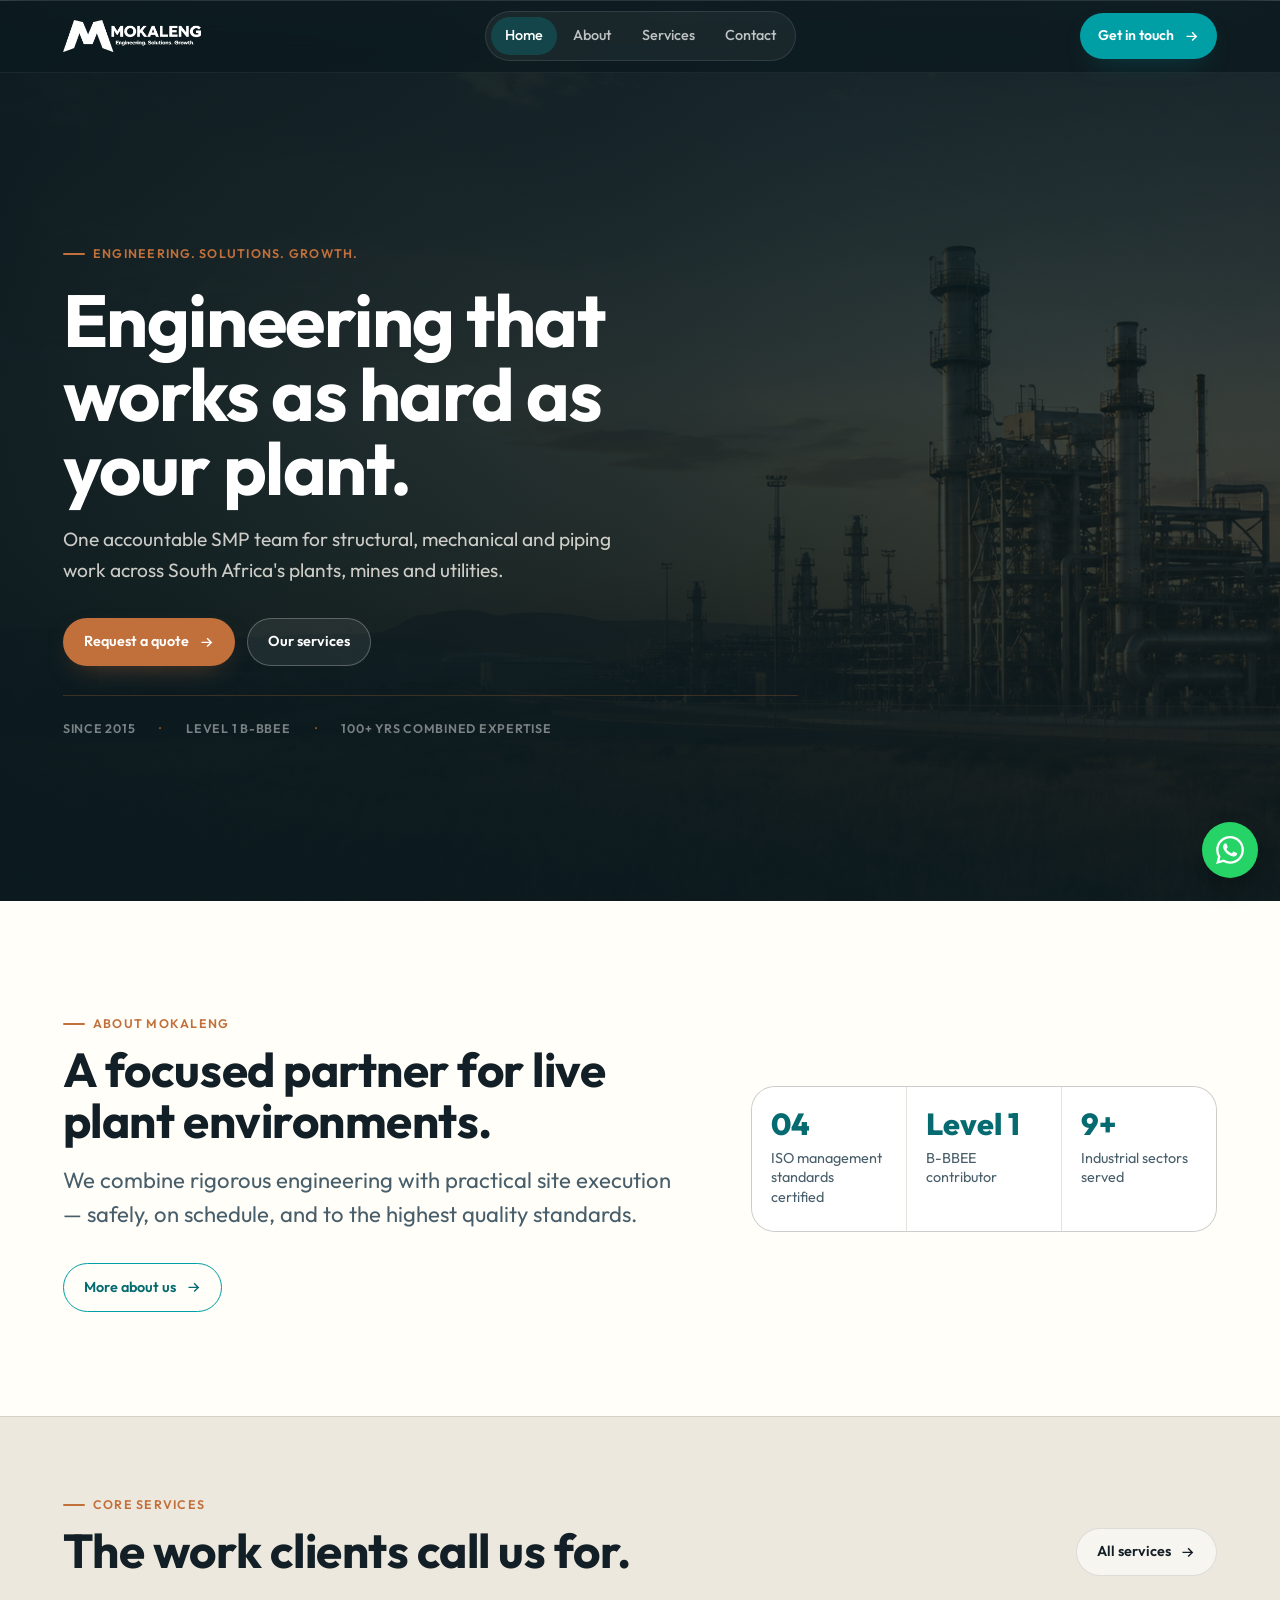
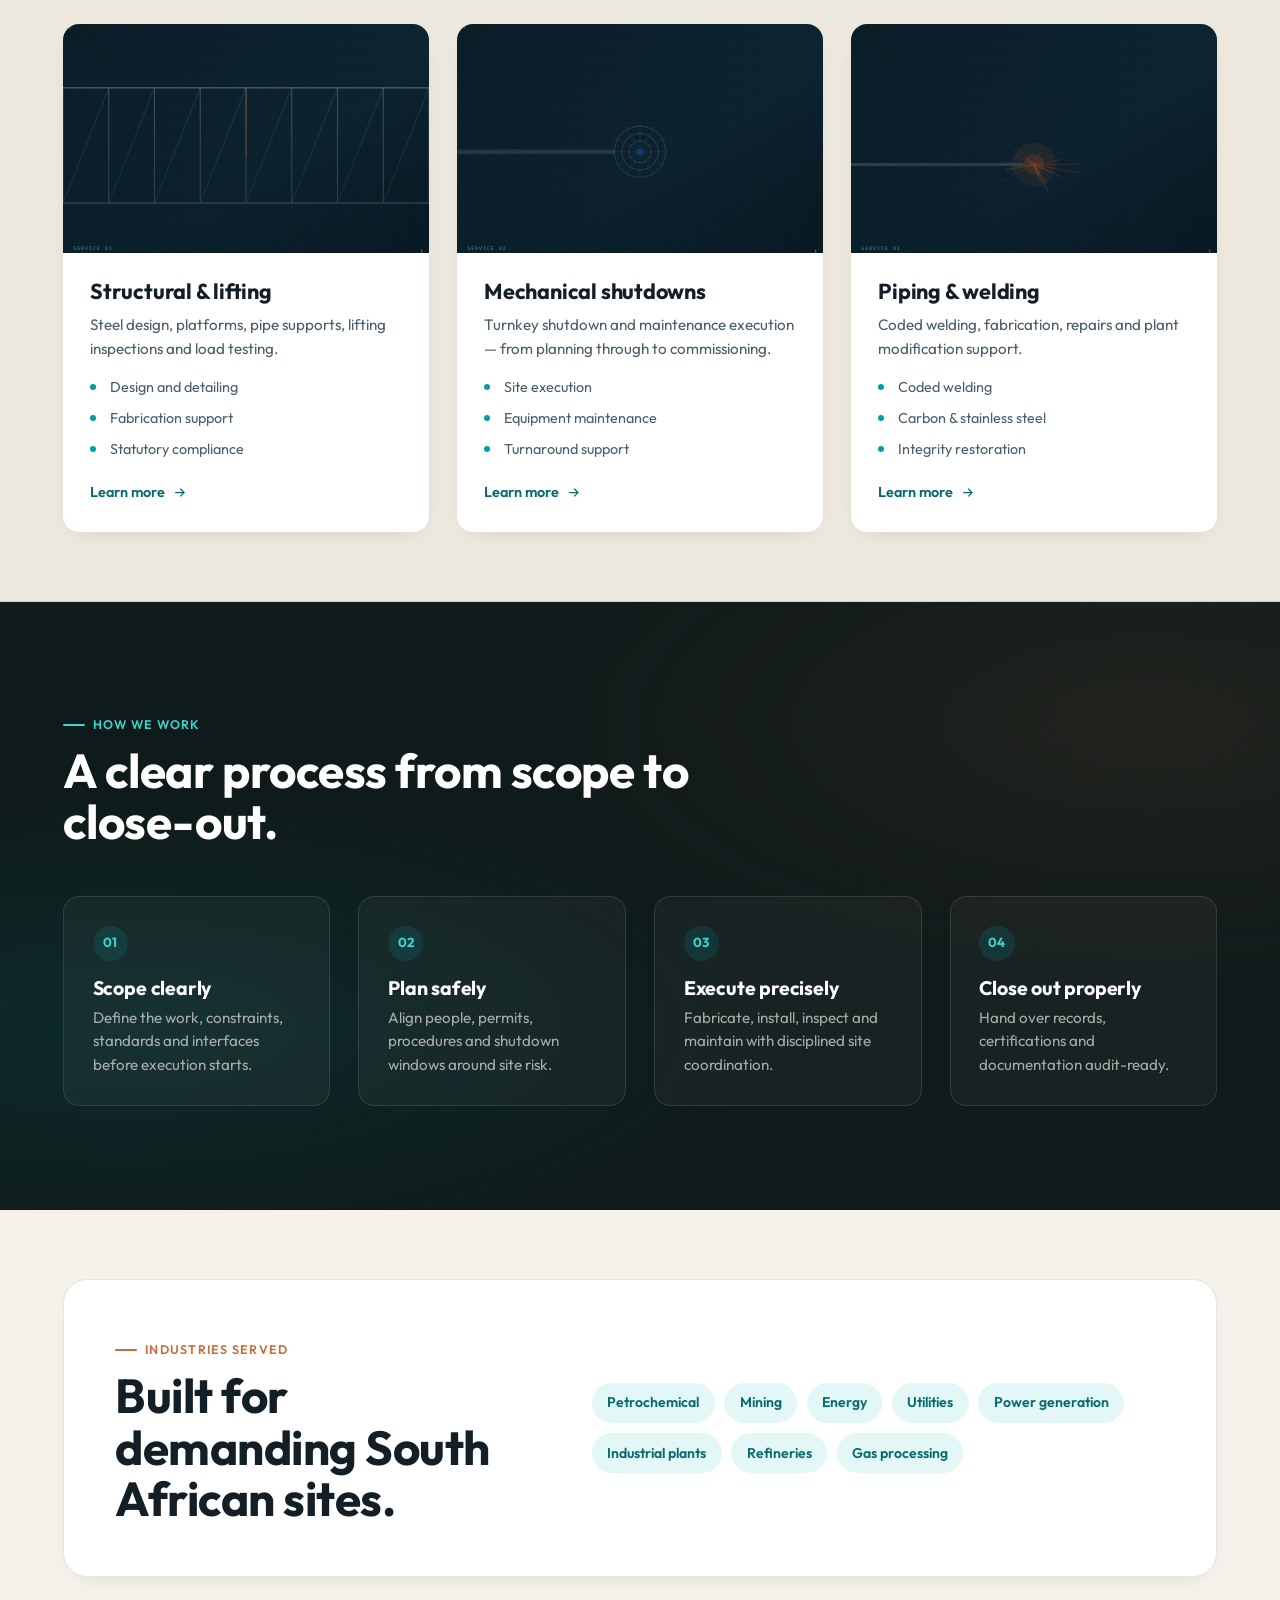
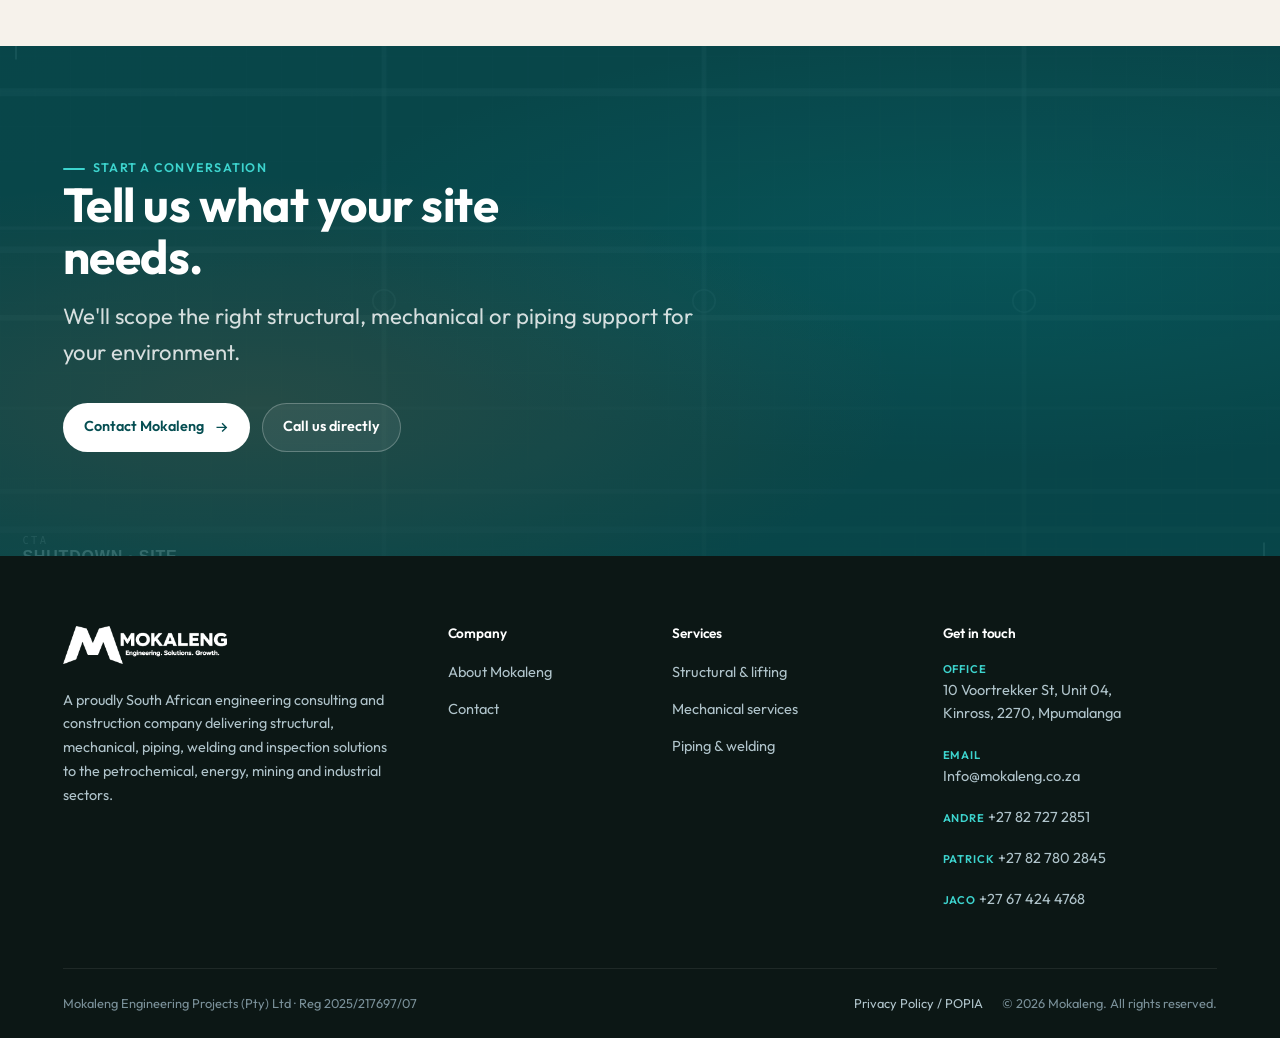
==== index.html @ dd16d57f "initial commit" ====
<!DOCTYPE html>
<html lang="en">
<head>
<meta charset="UTF-8" />
<meta name="viewport" content="width=device-width, initial-scale=1.0" />
<meta name="theme-color" content="#009EA5" />
<link rel="preconnect" href="https://fonts.googleapis.com" />
<link rel="preconnect" href="https://fonts.gstatic.com" crossorigin />
<link href="https://fonts.googleapis.com/css2?family=Outfit:wght@300;400;500;600;700;800&display=swap" rel="stylesheet" />
<link rel="stylesheet" href="assets/css/style.css" />
<link rel="icon" type="image/png" href="assets/img/logo.png" />
<title>Mokaleng | Structural, Mechanical & Piping Engineering — South Africa</title>
<meta name="description" content="Mokaleng SMP provides structural, mechanical, piping, welding, fabrication and inspection services for South Africa's petrochemical, energy, mining and industrial sectors." />
</head>
<body>

<!-- ── Header ──────────────────────────────────────────────────────────── -->
<header class="header" data-solid="false">
  <div class="container header__inner">
    <a href="index.html" class="brand" aria-label="Mokaleng home">
      <img class="brand__logo" src="assets/img/logo.png" alt="Mokaleng — Engineering. Solutions. Growth." />
    </a>

    <nav class="nav" aria-label="Primary">
      <a class="nav__link" href="index.html" aria-current="page">Home</a>
      <a class="nav__link" href="about.html">About</a>
      <a class="nav__link" href="services.html">Services</a>
      <a class="nav__link" href="contact.html">Contact</a>
    </nav>

    <div class="header__cta">
      <a class="btn btn--primary" href="contact.html#enquiry">
        Get in touch
        <svg viewBox="0 0 24 24" fill="none" stroke="currentColor" stroke-width="2"><path d="M5 12h14M13 6l6 6-6 6"/></svg>
      </a>
    </div>

    <button class="burger" aria-label="Open menu" aria-expanded="false" aria-controls="mobile-menu">
      <span></span><span></span><span></span>
    </button>
  </div>
</header>

<!-- ── Mobile menu ──────────────────────────────────────────────────────── -->
<div class="mobile-menu" id="mobile-menu" role="dialog" aria-label="Menu" aria-modal="true">
  <button class="mobile-menu__close" aria-label="Close menu">&times;</button>
  <nav aria-label="Mobile">
    <a class="mobile-menu__link" href="index.html"><span>Home</span><span class="spec">00</span></a>
    <a class="mobile-menu__link" href="about.html"><span>About</span><span class="spec">01</span></a>
    <a class="mobile-menu__link" href="services.html"><span>Services</span><span class="spec">02</span></a>
    <a class="mobile-menu__link" href="contact.html"><span>Contact</span><span class="spec">03</span></a>
  </nav>
  <div class="mobile-menu__cta">
    <a class="btn btn--primary" href="contact.html#enquiry">Get in touch</a>
    <a class="btn btn--on-dark" href="tel:+27827272851">Call us now</a>
  </div>
</div>

<main id="main">

<!-- ── Hero ─────────────────────────────────────────────────────────────── -->
<section class="hero">
  <div class="hero__media">
    <img src="assets/img/hero.png" alt="" aria-hidden="true" />
  </div>
  <div class="hero__grid-overlay" aria-hidden="true"></div>
  <div class="container hero__inner">
    <div class="hero__content">
      <p class="eyebrow hero__eyebrow reveal">Engineering. Solutions. Growth.</p>
      <h1 class="hero__title reveal" data-delay="1">
        Engineering that works as hard as your plant.
      </h1>
      <p class="hero__sub reveal" data-delay="2">
        One accountable SMP team for structural, mechanical and piping work across South Africa's plants, mines and utilities.
      </p>
      <div class="hero__actions reveal" data-delay="3">
        <a class="btn btn--copper" href="contact.html#enquiry">
          Request a quote
          <svg viewBox="0 0 24 24" fill="none" stroke="currentColor" stroke-width="2"><path d="M5 12h14M13 6l6 6-6 6"/></svg>
        </a>
        <a class="btn btn--on-dark" href="services.html">Our services</a>
      </div>
      <p class="hero__meta reveal" data-delay="4">
        <span>Since 2015</span><span>Level 1 B-BBEE</span><span>100+ yrs combined expertise</span>
      </p>
    </div>

  </div>
</section>


<!-- ── About intro ───────────────────────────────────────────────────────── -->
<section class="section landing-intro">
  <div class="container split">
    <div class="reveal">
      <p class="eyebrow">About Mokaleng</p>
      <h2 class="heading__title">A focused partner for live plant environments.</h2>
      <p class="lead mt-1">We combine rigorous engineering with practical site execution — safely, on schedule, and to the highest quality standards.</p>
      <div class="flex-actions mt-2">
        <a class="btn btn--teal-outline" href="about.html">
          More about us
          <svg viewBox="0 0 24 24" fill="none" stroke="currentColor" stroke-width="2"><path d="M5 12h14M13 6l6 6-6 6"/></svg>
        </a>
      </div>
    </div>
    <div class="landing-metrics reveal" data-delay="1">
      <div>
        <strong>04</strong>
        <span>ISO management standards certified</span>
      </div>
      <div>
        <strong>Level 1</strong>
        <span>B-BBEE contributor</span>
      </div>
      <div>
        <strong>9+</strong>
        <span>Industrial sectors served</span>
      </div>
    </div>
  </div>
</section>

<!-- ── Services ──────────────────────────────────────────────────────────── -->
<section class="section section--tight landing-services">
  <div class="container">
    <div class="section-head reveal">
      <div class="heading">
        <p class="eyebrow">Core services</p>
        <h2 class="heading__title">The work clients call us for.</h2>
      </div>
      <a class="btn btn--ghost" href="services.html">
        All services
        <svg viewBox="0 0 24 24" fill="none" stroke="currentColor" stroke-width="2"><path d="M5 12h14M13 6l6 6-6 6"/></svg>
      </a>
    </div>

    <div class="grid cols-3 mt-3">
      <article class="service-card reveal">
        <div class="service-card__media">
          <img src="assets/img/svc-structural.svg" alt="Structural steel and platform fabrication" />
        </div>
        <div class="service-card__body">
          <h3 class="service-card__title">Structural & lifting</h3>
          <p class="service-card__desc">Steel design, platforms, pipe supports, lifting inspections and load testing.</p>
          <ul class="caps">
            <li>Design and detailing</li>
            <li>Fabrication support</li>
            <li>Statutory compliance</li>
          </ul>
          <a class="service-card__link" href="services.html#structural">
            Learn more
            <svg viewBox="0 0 24 24" fill="none" stroke="currentColor" stroke-width="2"><path d="M5 12h14M13 6l6 6-6 6"/></svg>
          </a>
        </div>
      </article>

      <article class="service-card reveal" data-delay="1">
        <div class="service-card__media">
          <img src="assets/img/svc-mechanical.svg" alt="Mechanical equipment maintenance on-site" />
        </div>
        <div class="service-card__body">
          <h3 class="service-card__title">Mechanical shutdowns</h3>
          <p class="service-card__desc">Turnkey shutdown and maintenance execution — from planning through to commissioning.</p>
          <ul class="caps">
            <li>Site execution</li>
            <li>Equipment maintenance</li>
            <li>Turnaround support</li>
          </ul>
          <a class="service-card__link" href="services.html#mechanical">
            Learn more
            <svg viewBox="0 0 24 24" fill="none" stroke="currentColor" stroke-width="2"><path d="M5 12h14M13 6l6 6-6 6"/></svg>
          </a>
        </div>
      </article>

      <article class="service-card reveal" data-delay="2">
        <div class="service-card__media">
          <img src="assets/img/svc-piping.svg" alt="Coded welding and piping fabrication" />
        </div>
        <div class="service-card__body">
          <h3 class="service-card__title">Piping & welding</h3>
          <p class="service-card__desc">Coded welding, fabrication, repairs and plant modification support.</p>
          <ul class="caps">
            <li>Coded welding</li>
            <li>Carbon & stainless steel</li>
            <li>Integrity restoration</li>
          </ul>
          <a class="service-card__link" href="services.html#piping">
            Learn more
            <svg viewBox="0 0 24 24" fill="none" stroke="currentColor" stroke-width="2"><path d="M5 12h14M13 6l6 6-6 6"/></svg>
          </a>
        </div>
      </article>
    </div>
  </div>
</section>

<!-- ── How we work ───────────────────────────────────────────────────────── -->
<section class="section delivery-system">
  <div class="container">
    <div class="section-head reveal">
      <div class="heading">
        <p class="eyebrow on-dark">How we work</p>
        <h2 class="heading__title" style="color:var(--white)">A clear process from scope to close-out.</h2>
      </div>
    </div>
    <div class="grid cols-4 mt-3">
      <div class="feature reveal">
        <span class="feature__step">01</span>
        <h3 class="feature__title">Scope clearly</h3>
        <p class="feature__text">Define the work, constraints, standards and interfaces before execution starts.</p>
      </div>
      <div class="feature reveal" data-delay="1">
        <span class="feature__step">02</span>
        <h3 class="feature__title">Plan safely</h3>
        <p class="feature__text">Align people, permits, procedures and shutdown windows around site risk.</p>
      </div>
      <div class="feature reveal" data-delay="2">
        <span class="feature__step">03</span>
        <h3 class="feature__title">Execute precisely</h3>
        <p class="feature__text">Fabricate, install, inspect and maintain with disciplined site coordination.</p>
      </div>
      <div class="feature reveal" data-delay="3">
        <span class="feature__step">04</span>
        <h3 class="feature__title">Close out properly</h3>
        <p class="feature__text">Hand over records, certifications and documentation audit-ready.</p>
      </div>
    </div>
  </div>
</section>

<!-- ── Industries ────────────────────────────────────────────────────────── -->
<section class="section section--tight">
  <div class="container">
    <div class="industry-band reveal">
      <div>
        <p class="eyebrow">Industries served</p>
        <h2 class="heading__title">Built for demanding South African sites.</h2>
      </div>
      <div class="industry-pills">
        <span>Petrochemical</span>
        <span>Mining</span>
        <span>Energy</span>
        <span>Utilities</span>
        <span>Power generation</span>
        <span>Industrial plants</span>
        <span>Refineries</span>
        <span>Gas processing</span>
      </div>
    </div>
  </div>
</section>

<!-- ── CTA ───────────────────────────────────────────────────────────────── -->
<section class="cta">
  <div class="cta__bg"><img src="assets/img/cta-bg.svg" alt="" aria-hidden="true" /></div>
  <div class="container section">
    <div class="cta__inner reveal">
      <p class="eyebrow on-dark">Start a conversation</p>
      <h2 class="cta__title">Tell us what your site needs.</h2>
      <p class="cta__text">We'll scope the right structural, mechanical or piping support for your environment.</p>
      <div class="cta__actions">
        <a class="btn btn--primary" href="contact.html#enquiry">
          Contact Mokaleng
          <svg viewBox="0 0 24 24" fill="none" stroke="currentColor" stroke-width="2"><path d="M5 12h14M13 6l6 6-6 6"/></svg>
        </a>
        <a class="btn btn--on-dark" href="tel:+27827272851">Call us directly</a>
      </div>
    </div>
  </div>
</section>

</main>

<!-- ── Footer ────────────────────────────────────────────────────────────── -->
<footer class="footer">
  <div class="container">
    <div class="footer__top">
      <div class="footer__brand">
        <a href="index.html" class="brand" aria-label="Mokaleng home">
          <img class="brand__logo" src="assets/img/logo.png" alt="Mokaleng" />
        </a>
        <p class="footer__desc">A proudly South African engineering consulting and construction company delivering structural, mechanical, piping, welding and inspection solutions to the petrochemical, energy, mining and industrial sectors.</p>
      </div>

      <div class="footer__col">
        <h4>Company</h4>
        <ul>
          <li><a href="about.html">About Mokaleng</a></li>
          <li><a href="contact.html">Contact</a></li>
        </ul>
      </div>

      <div class="footer__col">
        <h4>Services</h4>
        <ul>
          <li><a href="services.html#structural">Structural &amp; lifting</a></li>
          <li><a href="services.html#mechanical">Mechanical services</a></li>
          <li><a href="services.html#piping">Piping &amp; welding</a></li>
        </ul>
      </div>

      <div class="footer__col footer__contact">
        <h4>Get in touch</h4>
        <ul>
          <li>
            <span class="who">Office</span><br>
            10 Voortrekker St, Unit 04,<br>Kinross, 2270, Mpumalanga
          </li>
          <li><span class="who">Email</span><br><a href="mailto:Info@mokaleng.co.za">Info@mokaleng.co.za</a></li>
          <li><span class="who">Andre</span> <a href="tel:+27827272851">+27 82 727 2851</a></li>
          <li><span class="who">Patrick</span> <a href="tel:+27827802845">+27 82 780 2845</a></li>
          <li><span class="who">Jaco</span> <a href="tel:+27674244768">+27 67 424 4768</a></li>
        </ul>
      </div>
    </div>

    <div class="footer__bottom">
      <span class="reg">Mokaleng Engineering Projects (Pty) Ltd · Reg 2025/217697/07</span>
      <div class="footer__legal">
        <a href="#">Privacy Policy / POPIA</a>
        <span>&copy; <span id="year">2026</span> Mokaleng. All rights reserved.</span>
      </div>
    </div>
  </div>
</footer>

<!-- WhatsApp float -->
<a class="wa-float" href="https://wa.me/27827272851?text=Hi%20Mokaleng%2C%20I%27d%20like%20to%20discuss%20a%20project." target="_blank" rel="noopener" aria-label="Chat on WhatsApp">
  <svg viewBox="0 0 24 24" fill="currentColor" aria-hidden="true"><path d="M.057 24l1.687-6.163a11.867 11.867 0 01-1.587-5.946C.16 5.335 5.495 0 12.05 0a11.817 11.817 0 018.413 3.488 11.824 11.824 0 013.48 8.414c-.003 6.557-5.338 11.892-11.893 11.892a11.9 11.9 0 01-5.688-1.448L.057 24zm6.597-3.807c1.676.995 3.276 1.591 5.392 1.592 5.448 0 9.886-4.434 9.889-9.885.002-5.462-4.415-9.89-9.881-9.892-5.452 0-9.887 4.434-9.889 9.884-.001 2.225.651 3.891 1.746 5.634l-.999 3.648 3.742-.981zm11.387-5.464c-.074-.124-.272-.198-.57-.347-.297-.149-1.758-.868-2.031-.967-.272-.099-.47-.149-.669.149-.198.297-.768.967-.941 1.165-.173.198-.347.223-.644.074-.297-.149-1.255-.462-2.39-1.475-.883-.788-1.48-1.761-1.653-2.059-.173-.297-.018-.458.13-.606.134-.133.297-.347.446-.521.151-.172.2-.296.3-.495.099-.198.05-.372-.025-.521-.075-.148-.669-1.611-.916-2.206-.242-.579-.487-.501-.669-.51l-.57-.01c-.198 0-.52.074-.792.372s-1.04 1.016-1.04 2.479 1.065 2.876 1.213 3.074c.149.198 2.095 3.2 5.076 4.487.709.306 1.263.489 1.694.626.712.226 1.36.194 1.872.118.571-.085 1.758-.719 2.006-1.413.248-.694.248-1.289.173-1.413z"/></svg>
</a>

<script src="assets/js/main.js"></script>
</body>
</html>
---- assets/css/style.css ----
/* ==========================================================================
   MOKALENG SMP — Engineering. Solutions. Growth.
   Design: teal-dominant, modern industrial, clean hierarchy
   Font: Outfit (single family, all weights)
   ========================================================================== */

/* ── Tokens ─────────────────────────────────────────────────────────────── */
:root {
  /* Brand teal — sourced from company profile */
  --teal:        #009EA5;   /* primary teal */
  --teal-dark:   #066B70;   /* logo left / dark elements */
  --teal-deep:   #054E52;   /* deepest teal */
  --teal-mid:    #1DBDB8;   /* lighter accent */
  --teal-light:  #3DD4CE;   /* on dark backgrounds */
  --teal-pale:   #E4F7F7;   /* teal tint on light bg */

  /* Darks */
  --navy:        #0B1A1F;   /* primary dark bg */
  --navy-mid:    #10252C;   /* cards on dark */
  --navy-soft:   #1A3540;   /* lighter dark */

  /* Accent */
  --copper:      #C2703B;   /* warm accent, use sparingly */
  --copper-light:#F0BE96;   /* copper on dark */

  /* Neutrals */
  --ink:         #131F26;   /* body text */
  --ink-soft:    #485E6A;   /* secondary text */
  --steel:       #7A9099;   /* muted text */
  --steel-light: #B0C4CB;   /* very muted */
  --bone:        #F6F2EB;   /* light page bg — warm */
  --bone-dark:   #EDE8DD;   /* slightly darker bone */
  --white:       #FFFFFF;

  /* Semantic */
  --surface:     var(--white);
  --bg:          var(--bone);
  --line:        rgba(10, 26, 31, 0.11);
  --line-soft:   rgba(10, 26, 31, 0.06);
  --line-teal:   rgba(0, 158, 165, 0.25);

  /* Shadows */
  --shadow-sm:   0 8px 24px -16px rgba(0,0,0,0.22);
  --shadow-md:   0 20px 52px -28px rgba(0,0,0,0.28);
  --shadow-lg:   0 36px 80px -40px rgba(0,0,0,0.35);

  /* Type */
  --display: "Outfit", system-ui, sans-serif;
  --body:    "Outfit", system-ui, sans-serif;

  /* Scale */
  --step--1: clamp(0.78rem, 0.74rem + 0.18vw, 0.88rem);
  --step-0:  clamp(1rem, 0.96rem + 0.2vw, 1.08rem);
  --step-1:  clamp(1.15rem, 1.05rem + 0.45vw, 1.38rem);
  --step-2:  clamp(1.45rem, 1.24rem + 0.9vw, 2rem);
  --step-3:  clamp(1.9rem, 1.5rem + 1.85vw, 3rem);
  --step-4:  clamp(2.4rem, 1.75rem + 3vw, 4.2rem);
  --step-5:  clamp(3rem, 2rem + 4.5vw, 5.6rem);

  /* Space */
  --pad-x:    clamp(1.15rem, 0.6rem + 2.6vw, 3.5rem);
  --sec-y:    clamp(4rem, 2.5rem + 5vw, 7.5rem);
  --sec-y-sm: clamp(2.5rem, 1.5rem + 3.5vw, 5rem);
  --maxw:     1240px;
  --radius:   8px;
  --radius-sm: 5px;
  --radius-lg: 16px;
  --radius-xl: 24px;

  --ease: cubic-bezier(0.22, 1, 0.36, 1);
  --speed: 0.46s;
}

/* ── Reset ───────────────────────────────────────────────────────────────── */
*, *::before, *::after { box-sizing: border-box; }
* { margin: 0; }
html { -webkit-text-size-adjust: 100%; scroll-behavior: smooth; }
@media (prefers-reduced-motion: reduce) {
  html { scroll-behavior: auto; }
  *, *::before, *::after {
    animation-duration: 0.001ms !important;
    transition-duration: 0.001ms !important;
  }
}
body {
  font-family: var(--body);
  font-size: var(--step-0);
  line-height: 1.65;
  color: var(--ink);
  background: var(--bg);
  -webkit-font-smoothing: antialiased;
  overflow-x: hidden;
}
img, svg, picture { display: block; max-width: 100%; }
a { color: inherit; text-decoration: none; }
button { font: inherit; cursor: pointer; border: 0; background: none; }
ul { list-style: none; padding: 0; }
:focus-visible {
  outline: 2.5px solid var(--teal);
  outline-offset: 3px;
  border-radius: 3px;
}

/* ── Typography ─────────────────────────────────────────────────────────── */
h1, h2, h3, h4 {
  font-family: var(--display);
  font-weight: 700;
  line-height: 1.08;
  letter-spacing: -0.01em;
  color: var(--ink);
}

.eyebrow {
  display: inline-flex;
  align-items: center;
  gap: 0.5rem;
  font-size: 0.78rem;
  font-weight: 600;
  letter-spacing: 0.1em;
  text-transform: uppercase;
  color: var(--copper);
}
.eyebrow::before {
  content: "";
  width: 22px;
  height: 2px;
  border-radius: 2px;
  background: var(--copper);
  flex: none;
}
.eyebrow.on-dark { color: var(--teal-light); }
.eyebrow.on-dark::before { background: var(--teal-light); }

.lead {
  font-size: var(--step-1);
  line-height: 1.55;
  color: var(--ink-soft);
}
.muted { color: var(--ink-soft); }

/* ── Layout ──────────────────────────────────────────────────────────────── */
.container {
  width: 100%;
  max-width: var(--maxw);
  margin-inline: auto;
  padding-inline: var(--pad-x);
}
.section {
  padding-block: var(--sec-y);
  position: relative;
}
.section--tight { padding-block: var(--sec-y-sm); }
.section--dark {
  background: var(--navy);
  color: var(--bone);
}
.section--dark h1, .section--dark h2,
.section--dark h3, .section--dark h4 { color: var(--white); }
.section--teal {
  background: var(--teal);
  color: var(--white);
}
.section--teal-deep {
  background: var(--teal-deep);
  color: var(--bone);
}
.section--bone { background: var(--bone-dark); }

.split {
  display: grid;
  grid-template-columns: 1fr 1fr;
  gap: clamp(2rem, 1rem + 4vw, 5rem);
  align-items: center;
}
.split--reverse { grid-template-columns: 1fr 1fr; }
.split--reverse .split__media { order: -1; }
@media (max-width: 860px) {
  .split, .split--reverse { grid-template-columns: 1fr; }
  .split--reverse .split__media { order: 0; }
}
.split__media img {
  width: 100%;
  object-fit: cover;
  border-radius: var(--radius-lg);
  aspect-ratio: 4/3;
  box-shadow: var(--shadow-md);
}

.grid { display: grid; gap: clamp(1rem, 0.6rem + 1.5vw, 1.75rem); }
.cols-2 { grid-template-columns: repeat(2, 1fr); }
.cols-3 { grid-template-columns: repeat(3, 1fr); }
.cols-4 { grid-template-columns: repeat(4, 1fr); }
@media (max-width: 960px) {
  .cols-3, .cols-4 { grid-template-columns: repeat(2, 1fr); }
}
@media (max-width: 580px) {
  .cols-2, .cols-3, .cols-4 { grid-template-columns: 1fr; }
}

/* ── Heading block ───────────────────────────────────────────────────────── */
.heading { max-width: 62ch; }
.heading__title {
  font-size: var(--step-3);
  margin-top: 0.6rem;
}
.heading__text {
  margin-top: 0.9rem;
  max-width: 52ch;
  color: var(--ink-soft);
}
.heading--center { margin-inline: auto; text-align: center; }
.heading--center .eyebrow { justify-content: center; }

.section-head {
  display: flex;
  align-items: flex-end;
  justify-content: space-between;
  gap: 1.5rem;
}
@media (max-width: 720px) {
  .section-head { flex-direction: column; align-items: flex-start; }
}

/* ── Buttons ─────────────────────────────────────────────────────────────── */
.btn {
  display: inline-flex;
  align-items: center;
  justify-content: center;
  gap: 0.55rem;
  min-height: 46px;
  padding: 0.72rem 1.25rem;
  font-family: var(--body);
  font-size: 0.9rem;
  font-weight: 600;
  border-radius: 999px;
  border: 1.5px solid transparent;
  transition:
    background var(--speed) var(--ease),
    border-color var(--speed) var(--ease),
    color var(--speed) var(--ease),
    transform var(--speed) var(--ease),
    box-shadow var(--speed) var(--ease);
  cursor: pointer;
  white-space: nowrap;
}
.btn svg {
  width: 1.05rem;
  height: 1.05rem;
  flex: none;
  transition: transform var(--speed) var(--ease);
}
.btn:hover { transform: translateY(-2px); }
.btn:hover svg { transform: translateX(3px); }

/* Primary — teal */
.btn--primary {
  background: var(--teal);
  color: var(--white);
  box-shadow: 0 10px 28px -16px rgba(0,158,165,0.55);
}
.btn--primary:hover {
  background: var(--teal-dark);
  box-shadow: 0 14px 34px -16px rgba(0,158,165,0.65);
}

/* Solid dark */
.btn--solid {
  background: var(--navy);
  color: var(--white);
}
.btn--solid:hover { background: var(--navy-soft); }

/* Ghost — outlined */
.btn--ghost {
  border-color: var(--line);
  color: var(--ink);
  background: rgba(255,255,255,0.55);
}
.btn--ghost:hover {
  border-color: var(--teal);
  background: var(--teal-pale);
  color: var(--teal-dark);
}

/* On dark bg */
.btn--on-dark {
  border-color: rgba(255,255,255,0.25);
  color: var(--white);
  background: rgba(255,255,255,0.07);
}
.btn--on-dark:hover {
  background: rgba(255,255,255,0.14);
  border-color: rgba(255,255,255,0.4);
}

/* Copper CTA */
.btn--copper {
  background: var(--copper);
  color: var(--white);
  border-color: transparent;
  box-shadow: 0 10px 28px -14px rgba(194,112,59,0.6);
}
.btn--copper:hover {
  background: #a85e30;
  box-shadow: 0 14px 34px -14px rgba(194,112,59,0.7);
}

/* Teal outline (light bg) */
.btn--teal-outline {
  border-color: var(--teal);
  color: var(--teal-dark);
  background: transparent;
}
.btn--teal-outline:hover {
  background: var(--teal);
  color: var(--white);
}

/* ── Header ──────────────────────────────────────────────────────────────── */
.header {
  position: sticky;
  top: 0;
  z-index: 100;
  background: rgba(11, 26, 31, 0.75);
  backdrop-filter: blur(20px);
  -webkit-backdrop-filter: blur(20px);
  border-bottom: 1px solid rgba(255,255,255,0.06);
  transition: background var(--speed) var(--ease), box-shadow var(--speed) var(--ease);
}
.header.is-solid {
  background: rgba(11, 26, 31, 0.96);
  box-shadow: 0 1px 0 rgba(255,255,255,0.06), 0 8px 28px rgba(0,0,0,0.22);
}
.header__inner {
  display: flex;
  align-items: center;
  gap: 1.5rem;
  height: 72px;
}

/* Brand / Logo */
.brand {
  display: inline-flex;
  align-items: center;
  flex: none;
}
.brand__logo {
  height: 32px;
  width: auto;
  display: block;
  /* logo has dark text — invert to white on dark header/footer */
  filter: brightness(0) invert(1);
  transition: filter var(--speed) var(--ease);
}

/* Nav */
.nav {
  display: flex;
  align-items: center;
  margin-inline: auto;
  gap: 0.1rem;
  padding: 0.28rem;
  border: 1px solid rgba(255,255,255,0.1);
  border-radius: 999px;
  background: rgba(255,255,255,0.05);
}
.nav__link {
  position: relative;
  padding: 0.45rem 0.9rem;
  border-radius: 999px;
  font-size: 0.9rem;
  font-weight: 500;
  color: rgba(255,255,255,0.72);
  transition: color var(--speed) var(--ease), background var(--speed) var(--ease);
}
.nav__link:hover { color: var(--white); background: rgba(255,255,255,0.08); }
.nav__link[aria-current="page"] {
  color: var(--white);
  background: rgba(0,158,165,0.25);
}

.header__cta { display: flex; align-items: center; gap: 0.6rem; flex: none; }
.header__cta .btn { padding: 0.6rem 1.05rem; font-size: 0.88rem; }

/* Burger */
.burger {
  display: none;
  width: 44px; height: 44px;
  border: 1px solid rgba(255,255,255,0.2) !important;
  border-radius: var(--radius-sm) !important;
  background: rgba(255,255,255,0.05) !important;
  position: relative;
  flex: none;
}
.burger span {
  position: absolute;
  left: 11px; right: 11px;
  height: 1.5px;
  background: var(--white);
  border-radius: 2px;
  transition: transform 0.4s var(--ease), opacity 0.3s;
}
.burger span:nth-child(1) { top: 15px; }
.burger span:nth-child(2) { top: 21px; }
.burger span:nth-child(3) { top: 27px; }
.burger[aria-expanded="true"] span:nth-child(1) { transform: translateY(6px) rotate(45deg); }
.burger[aria-expanded="true"] span:nth-child(2) { opacity: 0; }
.burger[aria-expanded="true"] span:nth-child(3) { transform: translateY(-6px) rotate(-45deg); }

@media (max-width: 1040px) {
  .nav { display: none; }
  .burger { display: flex; align-items: center; justify-content: center; }
  .header__cta { margin-left: auto; }
}

/* Mobile menu */
.mobile-menu {
  position: fixed;
  inset: 0;
  z-index: 200;
  background: var(--navy);
  padding: var(--pad-x);
  padding-top: 96px;
  transform: translateX(100%);
  transition: transform 0.5s var(--ease);
  display: flex;
  flex-direction: column;
  overflow-y: auto;
}
.mobile-menu.is-open { transform: translateX(0); }
.mobile-menu__close {
  position: absolute;
  top: 20px; right: var(--pad-x);
  width: 44px; height: 44px;
  border: 1px solid rgba(255,255,255,0.2) !important;
  border-radius: var(--radius-sm) !important;
  background: transparent !important;
  color: var(--white);
  font-size: 1.4rem;
  display: grid;
  place-items: center;
}
.mobile-menu__link {
  display: flex;
  align-items: baseline;
  justify-content: space-between;
  font-family: var(--display);
  font-size: clamp(1.8rem, 1.3rem + 3vw, 2.8rem);
  font-weight: 700;
  color: var(--white);
  padding: 0.6rem 0;
  border-bottom: 1px solid rgba(255,255,255,0.1);
}
.mobile-menu__link .spec {
  font-size: 0.78rem;
  font-weight: 500;
  color: var(--teal-light);
  letter-spacing: 0.08em;
}
.mobile-menu__cta {
  margin-top: auto;
  padding-top: 2rem;
  display: grid;
  gap: 0.7rem;
}
.mobile-menu__cta .btn { justify-content: center; }
body.menu-open { overflow: hidden; }

/* ── Hero ────────────────────────────────────────────────────────────────── */
.hero {
  position: relative;
  min-height: 100vh;
  margin-top: -72px;
  padding-top: 72px;
  display: flex;
  align-items: center;
  overflow: hidden;
  isolation: isolate;
  background:
    radial-gradient(ellipse at 88% 88%, rgba(194,112,59,0.16) 0%, transparent 40%),
    radial-gradient(ellipse at 65% 15%, rgba(0,158,165,0.12) 0%, transparent 48%),
    #0F1A1A;
}

/* Hero background image layer */
.hero__media {
  position: absolute;
  inset: 0;
  z-index: 0;
}
.hero__media img {
  width: 100%;
  height: 100%;
  object-fit: cover;
  opacity: 0.52;
  filter: saturate(0.7) contrast(1.05);
}
.hero__media::after {
  content: "";
  position: absolute;
  inset: 0;
  background:
    linear-gradient(90deg, rgba(11,26,31,0.94) 0%, rgba(11,26,31,0.7) 50%, rgba(11,26,31,0.35) 100%),
    linear-gradient(180deg, rgba(11,26,31,0.55) 0%, rgba(11,26,31,0.2) 45%, rgba(11,26,31,0.82) 100%);
}

/* Grid overlay — off */
.hero__grid-overlay { display: none; }

.hero__inner {
  position: relative;
  z-index: 2;
  display: grid;
  grid-template-columns: minmax(0, 1fr) minmax(260px, 0.5fr);
  align-items: center;
  gap: clamp(2rem, 4vw, 5rem);
  padding-top: clamp(3rem, 5vw, 6rem);
  padding-bottom: clamp(3rem, 5vw, 5rem);
}

.hero__eyebrow { color: var(--copper); margin-bottom: 1.2rem; }
.hero__eyebrow::before { background: var(--copper); }

.hero__title {
  font-size: clamp(2.6rem, 1.8rem + 3.5vw, 5.2rem);
  line-height: 1;
  color: var(--white);
  max-width: 14ch;
  letter-spacing: -0.02em;
}
.hero__title .accent { color: var(--teal-light); }

.hero__sub {
  margin-top: 1.25rem;
  font-size: clamp(1rem, 0.92rem + 0.4vw, 1.2rem);
  line-height: 1.6;
  color: rgba(245,242,236,0.82);
  max-width: 44ch;
}

.hero__actions {
  margin-top: 2rem;
  display: flex;
  flex-wrap: wrap;
  gap: 0.75rem;
}

.hero__meta {
  display: flex;
  flex-wrap: wrap;
  gap: 0 1.5rem;
  margin-top: 1.8rem;
  padding-top: 1.4rem;
  border-top: 1px solid rgba(194,112,59,0.25);
}
.hero__meta span {
  font-size: 0.78rem;
  font-weight: 600;
  letter-spacing: 0.06em;
  text-transform: uppercase;
  color: rgba(255,255,255,0.45);
  position: relative;
}
.hero__meta span + span::before {
  content: "·";
  margin-right: 1.5rem;
  color: var(--copper);
  opacity: 0.7;
}

/* Hero stats panel (right side) */
.hero__panel {
  display: grid;
  gap: 1px;
  padding: 5px;
  border: 1px solid rgba(0,158,165,0.22);
  border-radius: var(--radius-xl);
  background: rgba(0,158,165,0.08);
  backdrop-filter: blur(18px);
  box-shadow: 0 24px 64px -40px rgba(0,0,0,0.7), inset 0 1px 0 rgba(255,255,255,0.06);
}
.hero__panel > div {
  padding: 1.1rem 1.2rem;
  border-radius: calc(var(--radius-xl) - 6px);
  background: rgba(11,26,31,0.65);
}
.hero__panel-kicker {
  display: block;
  font-size: 0.75rem;
  font-weight: 500;
  color: rgba(255,255,255,0.5);
  margin-bottom: 0.2rem;
}
.hero__panel strong {
  display: block;
  color: var(--white);
  font-size: clamp(1.3rem, 1rem + 1.1vw, 2rem);
  font-weight: 700;
  line-height: 1.05;
}

/* ── Trust strip ─────────────────────────────────────────────────────────── */
.trust-strip {
  background: #0E1814;
  border-block: 1px solid rgba(0,0,0,0.18);
}
.trust-strip__row {
  display: flex;
  flex-wrap: wrap;
  gap: 0.55rem;
  padding-block: 1.1rem;
}
.trust-strip__row span {
  padding: 0.45rem 0.9rem;
  border-radius: 999px;
  border: 1px solid rgba(0,158,165,0.22);
  background: rgba(0,158,165,0.07);
  color: rgba(255,255,255,0.72);
  font-size: 0.85rem;
  font-weight: 500;
}

/* ── Landing page sections ───────────────────────────────────────────────── */
.landing-intro {
  background: #FFFEF8;
}
.landing-intro .split {
  grid-template-columns: minmax(0, 1fr) minmax(320px, 0.75fr);
}

.landing-metrics {
  display: grid;
  grid-template-columns: repeat(3, 1fr);
  gap: 1px;
  background: var(--line);
  border: 1px solid var(--line);
  border-radius: var(--radius-xl);
  overflow: hidden;
}
.landing-metrics div {
  padding: 1.4rem 1.2rem;
  background: var(--white);
  min-height: 9rem;
}
.landing-metrics strong {
  display: block;
  font-size: clamp(1.5rem, 1.1rem + 1vw, 2rem);
  font-weight: 800;
  color: var(--teal-dark);
  line-height: 1;
}
.landing-metrics span {
  display: block;
  margin-top: 0.6rem;
  font-size: 0.9rem;
  color: var(--ink-soft);
  line-height: 1.35;
}

/* Service cards — landing */
.landing-services {
  background: var(--bone-dark);
  border-block: 1px solid var(--line);
}
.service-card {
  background: var(--white);
  border-radius: var(--radius-lg);
  overflow: hidden;
  display: flex;
  flex-direction: column;
  box-shadow: var(--shadow-sm);
  transition:
    transform var(--speed) var(--ease),
    box-shadow var(--speed) var(--ease);
}
.service-card:hover {
  transform: translateY(-5px);
  box-shadow: var(--shadow-md);
}
.service-card__media {
  aspect-ratio: 16/10;
  overflow: hidden;
  background: var(--teal-pale);
  position: relative;
}
.service-card__media img {
  width: 100%;
  height: 100%;
  object-fit: cover;
  transition: transform 0.8s var(--ease);
}
.service-card:hover .service-card__media img { transform: scale(1.06); }
.service-card__tag {
  position: absolute;
  top: 0.8rem;
  left: 0.8rem;
  padding: 0.3rem 0.6rem;
  border-radius: 4px;
  background: rgba(11,26,31,0.85);
  color: var(--teal-light);
  font-size: 0.68rem;
  font-weight: 600;
  letter-spacing: 0.1em;
  text-transform: uppercase;
}
.service-card__body {
  padding: clamp(1.2rem, 1rem + 1vw, 1.7rem);
  display: flex;
  flex-direction: column;
  flex: 1;
}
.service-card__title {
  font-size: clamp(1.1rem, 1rem + 0.5vw, 1.35rem);
  color: var(--ink);
}
.service-card__desc {
  margin-top: 0.6rem;
  color: var(--ink-soft);
  font-size: 0.95rem;
  line-height: 1.55;
}
.caps {
  margin-top: 1rem;
  display: grid;
  gap: 0.45rem;
}
.caps li {
  position: relative;
  padding-left: 1.25rem;
  font-size: 0.9rem;
  color: var(--ink-soft);
}
.caps li::before {
  content: "";
  position: absolute;
  left: 0;
  top: 0.55em;
  width: 6px;
  height: 6px;
  border-radius: 50%;
  background: var(--teal);
}
.service-card__link {
  margin-top: auto;
  padding-top: 1.2rem;
  display: inline-flex;
  align-items: center;
  gap: 0.45rem;
  font-size: 0.9rem;
  font-weight: 600;
  color: var(--teal-dark);
}
.service-card__link svg { width: 0.95rem; height: 0.95rem; transition: transform var(--speed) var(--ease); }
.service-card:hover .service-card__link svg { transform: translateX(4px); }

/* ── Delivery/how we work section ────────────────────────────────────────── */
.delivery-system {
  background:
    radial-gradient(ellipse at 90% 20%, rgba(194,112,59,0.1), transparent 38%),
    radial-gradient(ellipse at 10% 70%, rgba(0,158,165,0.12), transparent 40%),
    #0F1A1A;
}

.feature {
  background: rgba(255,255,255,0.04);
  border: 1px solid rgba(255,255,255,0.1);
  border-radius: var(--radius-lg);
  padding: clamp(1.3rem, 1rem + 1vw, 1.8rem);
  transition: border-color var(--speed) var(--ease), background var(--speed) var(--ease);
}
.feature:hover {
  border-color: rgba(0,158,165,0.55);
  background: rgba(0,158,165,0.06);
}
.feature__step {
  display: inline-flex;
  align-items: center;
  justify-content: center;
  width: 2.2rem;
  height: 2.2rem;
  border-radius: 999px;
  background: rgba(0,158,165,0.15);
  color: var(--teal-light);
  font-size: 0.82rem;
  font-weight: 700;
  margin-bottom: 1rem;
}
.feature__title {
  color: var(--white);
  font-size: clamp(1rem, 0.9rem + 0.4vw, 1.22rem);
  font-weight: 700;
  margin-bottom: 0.5rem;
}
.feature__text { color: rgba(245,242,236,0.65); font-size: 0.95rem; line-height: 1.55; }

/* ── Industry band ───────────────────────────────────────────────────────── */
.industry-band {
  display: grid;
  grid-template-columns: minmax(0, 0.72fr) minmax(320px, 1fr);
  gap: clamp(2rem, 5vw, 4.5rem);
  align-items: center;
  padding: clamp(2rem, 4vw, 3.5rem);
  background: var(--white);
  border: 1px solid var(--line);
  border-radius: var(--radius-xl);
  box-shadow: var(--shadow-sm);
}
@media (max-width: 860px) {
  .industry-band { grid-template-columns: 1fr; }
}
.industry-pills {
  display: flex;
  flex-wrap: wrap;
  gap: 0.6rem;
}
.industry-pills span {
  padding: 0.48rem 0.9rem;
  border-radius: 999px;
  border: 1px solid var(--teal-pale);
  background: var(--teal-pale);
  color: var(--teal-dark);
  font-size: 0.88rem;
  font-weight: 600;
}

/* ── CTA section ─────────────────────────────────────────────────────────── */
.cta {
  position: relative;
  background: var(--teal-deep);
  overflow: hidden;
}
.cta::before {
  content: "";
  position: absolute;
  inset: 0;
  background:
    radial-gradient(ellipse at 20% 70%, rgba(194,112,59,0.18), transparent 45%),
    radial-gradient(ellipse at 78% 40%, rgba(0,158,165,0.2), transparent 50%);
}
.cta__bg { position: absolute; inset: 0; z-index: 0; opacity: 0.15; }
.cta__bg img { width: 100%; height: 100%; object-fit: cover; filter: saturate(0); }
.cta__inner {
  position: relative;
  z-index: 2;
  max-width: 60ch;
  color: var(--white);
}
.cta__title {
  font-size: var(--step-3);
  color: var(--white);
  max-width: 18ch;
}
.cta__text {
  margin-top: 1rem;
  font-size: var(--step-1);
  color: rgba(255,255,255,0.82);
  max-width: 46ch;
}
.cta__actions { margin-top: 2rem; display: flex; flex-wrap: wrap; gap: 0.75rem; }
.cta .btn--primary {
  background: var(--white);
  color: var(--teal-deep);
  box-shadow: none;
}
.cta .btn--primary:hover { background: var(--teal-pale); color: var(--teal-dark); }

/* ── Page hero (inner pages) ─────────────────────────────────────────────── */
.page-hero {
  position: relative;
  background: var(--navy);
  color: var(--bone);
  margin-top: -72px;
  padding-top: clamp(8rem, 6rem + 5vw, 10.5rem);
  padding-bottom: clamp(3.5rem, 2.5rem + 3vw, 5.5rem);
  overflow: hidden;
  isolation: isolate;
}
.page-hero__media { position: absolute; inset: 0; z-index: -2; }
.page-hero__media img {
  width: 100%; height: 100%;
  object-fit: cover;
  opacity: 0.35;
  filter: saturate(0.55);
}
.page-hero__media::after {
  content: "";
  position: absolute;
  inset: 0;
  background:
    linear-gradient(180deg, rgba(11,26,31,0.88), rgba(11,26,31,0.78)),
    linear-gradient(90deg, rgba(11,26,31,0.9), rgba(11,26,31,0.35));
}
/* Page hero grid — off */
.page-hero__grid { display: none; }
.page-hero__inner { position: relative; }
.page-hero__title {
  font-size: clamp(2.4rem, 1.8rem + 2.5vw, 4.2rem);
  color: var(--white);
  max-width: 18ch;
  margin-top: 0.7rem;
}
.page-hero__text {
  margin-top: 1rem;
  max-width: 50ch;
  font-size: var(--step-1);
  color: rgba(245,242,236,0.82);
  line-height: 1.58;
}

/* Breadcrumbs */
.crumbs {
  display: flex;
  align-items: center;
  gap: 0.5rem;
  font-size: 0.82rem;
  font-weight: 500;
  letter-spacing: 0.04em;
  color: rgba(245,242,236,0.55);
  margin-bottom: 1.1rem;
}
.crumbs a { color: var(--teal-light); }
.crumbs a:hover { color: var(--white); }
.crumbs .sep { opacity: 0.45; }

/* ── Service detail blocks (services page) ───────────────────────────────── */
.service-block { scroll-margin-top: 90px; }
.service-block__head {
  display: flex;
  align-items: flex-start;
  gap: 1rem;
  flex-wrap: wrap;
  margin-bottom: 1.25rem;
}
.service-block__no {
  font-size: var(--step-3);
  font-weight: 800;
  color: var(--bone-dark);
  line-height: 0.9;
  flex: none;
}
.service-block__title {
  font-size: var(--step-2);
  color: var(--ink);
}
.cap-grid {
  display: grid;
  grid-template-columns: repeat(2, 1fr);
  gap: 0.5rem 2rem;
  margin-top: 1.2rem;
}
@media (max-width: 580px) { .cap-grid { grid-template-columns: 1fr; } }
.cap-grid li {
  position: relative;
  padding-left: 1.2rem;
  font-size: 0.93rem;
  color: var(--ink-soft);
}
.cap-grid li::before {
  content: "";
  position: absolute;
  left: 0;
  top: 0.55em;
  width: 6px;
  height: 6px;
  border-radius: 50%;
  background: var(--teal);
}

/* Service nav cards (services page top) */
.svc-nav { background: var(--navy); }
.svc-nav .feature__check {
  width: 36px; height: 36px;
  border: 1.5px solid var(--teal-light);
  border-radius: 50%;
  display: grid;
  place-items: center;
  color: var(--teal-light);
  margin-bottom: 0.8rem;
}
.svc-nav .feature__check svg { width: 1rem; }

/* ── Value cards ─────────────────────────────────────────────────────────── */
.value-card {
  background: var(--white);
  border: 1px solid var(--line);
  border-top: 3px solid var(--teal);
  border-radius: var(--radius-lg);
  padding: 1.5rem;
  box-shadow: var(--shadow-sm);
  transition: transform var(--speed) var(--ease), border-top-color var(--speed) var(--ease);
}
.value-card:hover { transform: translateY(-4px); border-top-color: var(--teal-dark); }
.value-card__title { font-size: 1.1rem; color: var(--ink); margin-bottom: 0.5rem; }
.value-card__text { font-size: 0.92rem; color: var(--ink-soft); line-height: 1.55; }

/* ── Stats strip ─────────────────────────────────────────────────────────── */
.stats { background: #111F1C; }
.stats__row {
  display: grid;
  grid-template-columns: repeat(4, 1fr);
}
.stat {
  padding: clamp(1.4rem, 1rem + 1.5vw, 2.2rem) clamp(1rem, 0.7rem + 1vw, 1.8rem);
  border-left: 1px solid rgba(255,255,255,0.07);
}
.stat:first-child { border-left: none; }
.stat__num {
  font-family: var(--display);
  font-weight: 800;
  font-size: clamp(1.5rem, 1.1rem + 1.5vw, 2.5rem);
  color: var(--white);
  line-height: 1;
}
.stat__num .unit { color: var(--teal-light); }
.stat__label {
  margin-top: 0.5rem;
  font-size: 0.83rem;
  color: rgba(255,255,255,0.55);
  line-height: 1.4;
}
@media (max-width: 720px) {
  .stats__row { grid-template-columns: repeat(2, 1fr); }
  .stat { border-top: 1px solid rgba(255,255,255,0.07); }
  .stat:nth-child(odd) { border-left: none; }
}
@media (max-width: 400px) {
  .stats__row { grid-template-columns: 1fr; }
  .stat { border-left: none; }
}

/* ── Client logos ────────────────────────────────────────────────────────── */
.clients-grid {
  display: grid;
  grid-template-columns: repeat(4, 1fr);
  gap: 1px;
  background: var(--line);
  border: 1px solid var(--line);
  border-radius: var(--radius-lg);
  overflow: hidden;
}
@media (max-width: 720px) { .clients-grid { grid-template-columns: repeat(2, 1fr); } }
.clients-grid--compact .client-cell { aspect-ratio: 3/1; }
.client-cell {
  background: var(--white);
  aspect-ratio: 3/2;
  display: grid;
  place-items: center;
  padding: 1.25rem;
  transition: background var(--speed) var(--ease);
}
.client-cell:hover { background: var(--teal-pale); }
.client-logo {
  font-family: var(--display);
  font-weight: 700;
  font-size: clamp(1rem, 0.85rem + 0.7vw, 1.4rem);
  color: var(--steel);
  text-align: center;
  transition: color var(--speed) var(--ease);
  text-transform: uppercase;
  letter-spacing: 0.03em;
}
.client-cell:hover .client-logo { color: var(--teal-dark); }
.client-logo small {
  display: block;
  font-size: 0.6rem;
  letter-spacing: 0.12em;
  margin-top: 2px;
  font-weight: 500;
}

/* ── Contact / Form ──────────────────────────────────────────────────────── */
.contact-grid {
  display: grid;
  grid-template-columns: 1fr 1.2fr;
  gap: clamp(1.5rem, 1rem + 3vw, 3.5rem);
  align-items: start;
}
@media (max-width: 860px) { .contact-grid { grid-template-columns: 1fr; } }

.info-card {
  border: 1px solid var(--line);
  border-radius: var(--radius-lg);
  padding: 1.3rem 1.4rem;
  background: var(--white);
  box-shadow: var(--shadow-sm);
}
.info-card + .info-card { margin-top: 0.75rem; }
.info-card__label {
  font-size: 0.72rem;
  font-weight: 700;
  letter-spacing: 0.1em;
  text-transform: uppercase;
  color: var(--teal);
  margin-bottom: 0.5rem;
}
.info-card__row {
  display: flex;
  align-items: center;
  gap: 0.8rem;
  margin-top: 0.55rem;
  font-size: 0.93rem;
}
.info-card__row a { color: var(--ink); font-weight: 500; }
.info-card__row a:hover { color: var(--teal-dark); }
.info-card__row .who {
  font-size: 0.7rem;
  font-weight: 600;
  letter-spacing: 0.08em;
  text-transform: uppercase;
  color: var(--steel);
  min-width: 50px;
}

.form {
  background: var(--white);
  border: 1px solid var(--line);
  border-radius: var(--radius-xl);
  padding: clamp(1.5rem, 1rem + 2vw, 2.5rem);
  box-shadow: var(--shadow-md);
}
.field { margin-bottom: 1rem; }
.field label {
  display: block;
  font-size: 0.84rem;
  font-weight: 600;
  color: var(--ink);
  margin-bottom: 0.38rem;
}
.field label .req { color: var(--teal); }
.field input, .field select, .field textarea {
  width: 100%;
  padding: 0.78rem 0.9rem;
  border: 1.5px solid var(--line);
  border-radius: var(--radius);
  font: inherit;
  font-size: 0.95rem;
  background: var(--bg);
  color: var(--ink);
  transition: border-color var(--speed) var(--ease), box-shadow var(--speed) var(--ease);
}
.field input:focus, .field select:focus, .field textarea:focus {
  border-color: var(--teal);
  background: var(--white);
  outline: none;
  box-shadow: 0 0 0 3px rgba(0,158,165,0.13);
}
.field textarea { resize: vertical; min-height: 110px; }
.field-row { display: grid; grid-template-columns: 1fr 1fr; gap: 0.9rem; }
@media (max-width: 520px) { .field-row { grid-template-columns: 1fr; } }
.field--error input, .field--error select, .field--error textarea { border-color: #e05a1a; }
.field__err { display: none; font-size: 0.78rem; color: #c04f18; margin-top: 0.3rem; font-weight: 500; }
.field--error .field__err { display: block; }

.consent { display: flex; gap: 0.65rem; align-items: flex-start; font-size: 0.84rem; color: var(--ink-soft); }
.consent input { width: 17px; height: 17px; margin-top: 0.2rem; flex: none; accent-color: var(--teal); }
.consent a { color: var(--teal); text-decoration: underline; }
.form__note { margin-top: 0.8rem; font-size: 0.78rem; color: var(--steel); }
.form__status { margin-top: 0.8rem; padding: 0.85rem 1rem; border-radius: var(--radius); font-size: 0.88rem; display: none; }
.form__status.is-show { display: block; }
.form__status--ok { background: rgba(0,158,165,0.1); border: 1px solid var(--teal); color: var(--teal-deep); }
.form__status--err { background: rgba(224,90,26,0.1); border: 1px solid #e05a1a; color: #aa4512; }
.map-embed { border: 1px solid var(--line); border-radius: var(--radius-lg); overflow: hidden; aspect-ratio: 16/6; margin-top: clamp(2rem, 1.5rem + 2vw, 3rem); }
.map-embed iframe { width: 100%; height: 100%; border: 0; }

/* ── Footer ──────────────────────────────────────────────────────────────── */
.footer {
  background: #0C1715;
  color: var(--steel-light);
  padding-top: clamp(3rem, 2rem + 3vw, 5rem);
}
.footer__top {
  display: grid;
  grid-template-columns: 1.5fr 0.8fr 1fr 1.2fr;
  gap: clamp(1.5rem, 1rem + 2vw, 3rem);
  padding-bottom: 3rem;
}
@media (max-width: 880px) { .footer__top { grid-template-columns: 1fr 1fr; } }
@media (max-width: 520px) { .footer__top { grid-template-columns: 1fr; } }

.footer__brand .brand__logo { height: 38px; }
.footer__desc {
  margin-top: 1rem;
  font-size: 0.9rem;
  line-height: 1.65;
  max-width: 36ch;
  color: var(--steel-light);
}
.footer__col h4 {
  color: var(--white);
  font-size: 0.85rem;
  font-weight: 600;
  margin-bottom: 1rem;
}
.footer__col ul { display: grid; gap: 0.55rem; }
.footer__col a {
  font-size: 0.91rem;
  color: var(--steel-light);
  transition: color var(--speed) var(--ease);
}
.footer__col a:hover { color: var(--teal-light); }
.footer__contact li { font-size: 0.91rem; line-height: 1.55; margin-bottom: 0.6rem; }
.footer__contact .who {
  font-size: 0.7rem;
  font-weight: 600;
  letter-spacing: 0.08em;
  text-transform: uppercase;
  color: var(--teal-light);
}
.footer__bottom {
  border-top: 1px solid rgba(255,255,255,0.08);
  padding-block: 1.5rem;
  display: flex;
  flex-wrap: wrap;
  gap: 0.7rem 1.5rem;
  justify-content: space-between;
  align-items: center;
  font-size: 0.8rem;
}
.footer__bottom .reg { color: var(--steel); }
.footer__legal { display: flex; gap: 1.2rem; flex-wrap: wrap; }
.footer__legal a { color: var(--steel-light); }
.footer__legal a:hover { color: var(--teal-light); }
.footer__legal span { color: var(--steel); }

/* ── WhatsApp float ──────────────────────────────────────────────────────── */
.wa-float {
  position: fixed;
  bottom: 22px; right: 22px;
  z-index: 90;
  width: 56px; height: 56px;
  border-radius: 50%;
  background: #25D366;
  color: #fff;
  display: grid;
  place-items: center;
  box-shadow: 0 10px 28px -8px rgba(0,0,0,0.45);
  transition: transform var(--speed) var(--ease);
}
.wa-float:hover { transform: scale(1.08); }
.wa-float svg { width: 28px; height: 28px; }

/* ── Reveal animations ───────────────────────────────────────────────────── */
.reveal {
  opacity: 0;
  transform: translateY(20px);
  transition: opacity 0.65s var(--ease), transform 0.65s var(--ease);
}
.reveal.is-in { opacity: 1; transform: none; }
.reveal[data-delay="1"] { transition-delay: 0.08s; }
.reveal[data-delay="2"] { transition-delay: 0.16s; }
.reveal[data-delay="3"] { transition-delay: 0.24s; }
.reveal[data-delay="4"] { transition-delay: 0.32s; }

/* ── Utilities ───────────────────────────────────────────────────────────── */
.mt-1 { margin-top: 1rem; }
.mt-2 { margin-top: 2rem; }
.mt-3 { margin-top: 3rem; }
.flex-actions { display: flex; flex-wrap: wrap; gap: 0.75rem; }

/* ── Responsive overrides ────────────────────────────────────────────────── */
@media (max-width: 860px) {
  .hero__inner {
    grid-template-columns: 1fr;
  }
  .hero__panel {
    grid-template-columns: repeat(3, 1fr);
  }
  .landing-metrics { grid-template-columns: repeat(3, 1fr); }
  .landing-intro .split { grid-template-columns: 1fr; }
}

@media (max-width: 640px) {
  .hero {
    min-height: 100svh;
    padding-bottom: 3rem;
  }
  .hero__title {
    font-size: clamp(2.2rem, 1.6rem + 6.5vw, 3.2rem);
    max-width: 11ch;
  }
  .hero__panel { grid-template-columns: 1fr; }
  .landing-metrics { grid-template-columns: 1fr; }
  .landing-metrics div { min-height: auto; }
  .footer__top { grid-template-columns: 1fr; }
  .btn {
    font-size: 0.85rem;
  }
}

@media (max-width: 440px) {
  .hero__actions .btn,
  .cta__actions .btn,
  .flex-actions .btn {
    width: 100%;
  }
  .hero__proof span { font-size: 0.78rem; }
  .eyebrow { font-size: 0.72rem; }
}
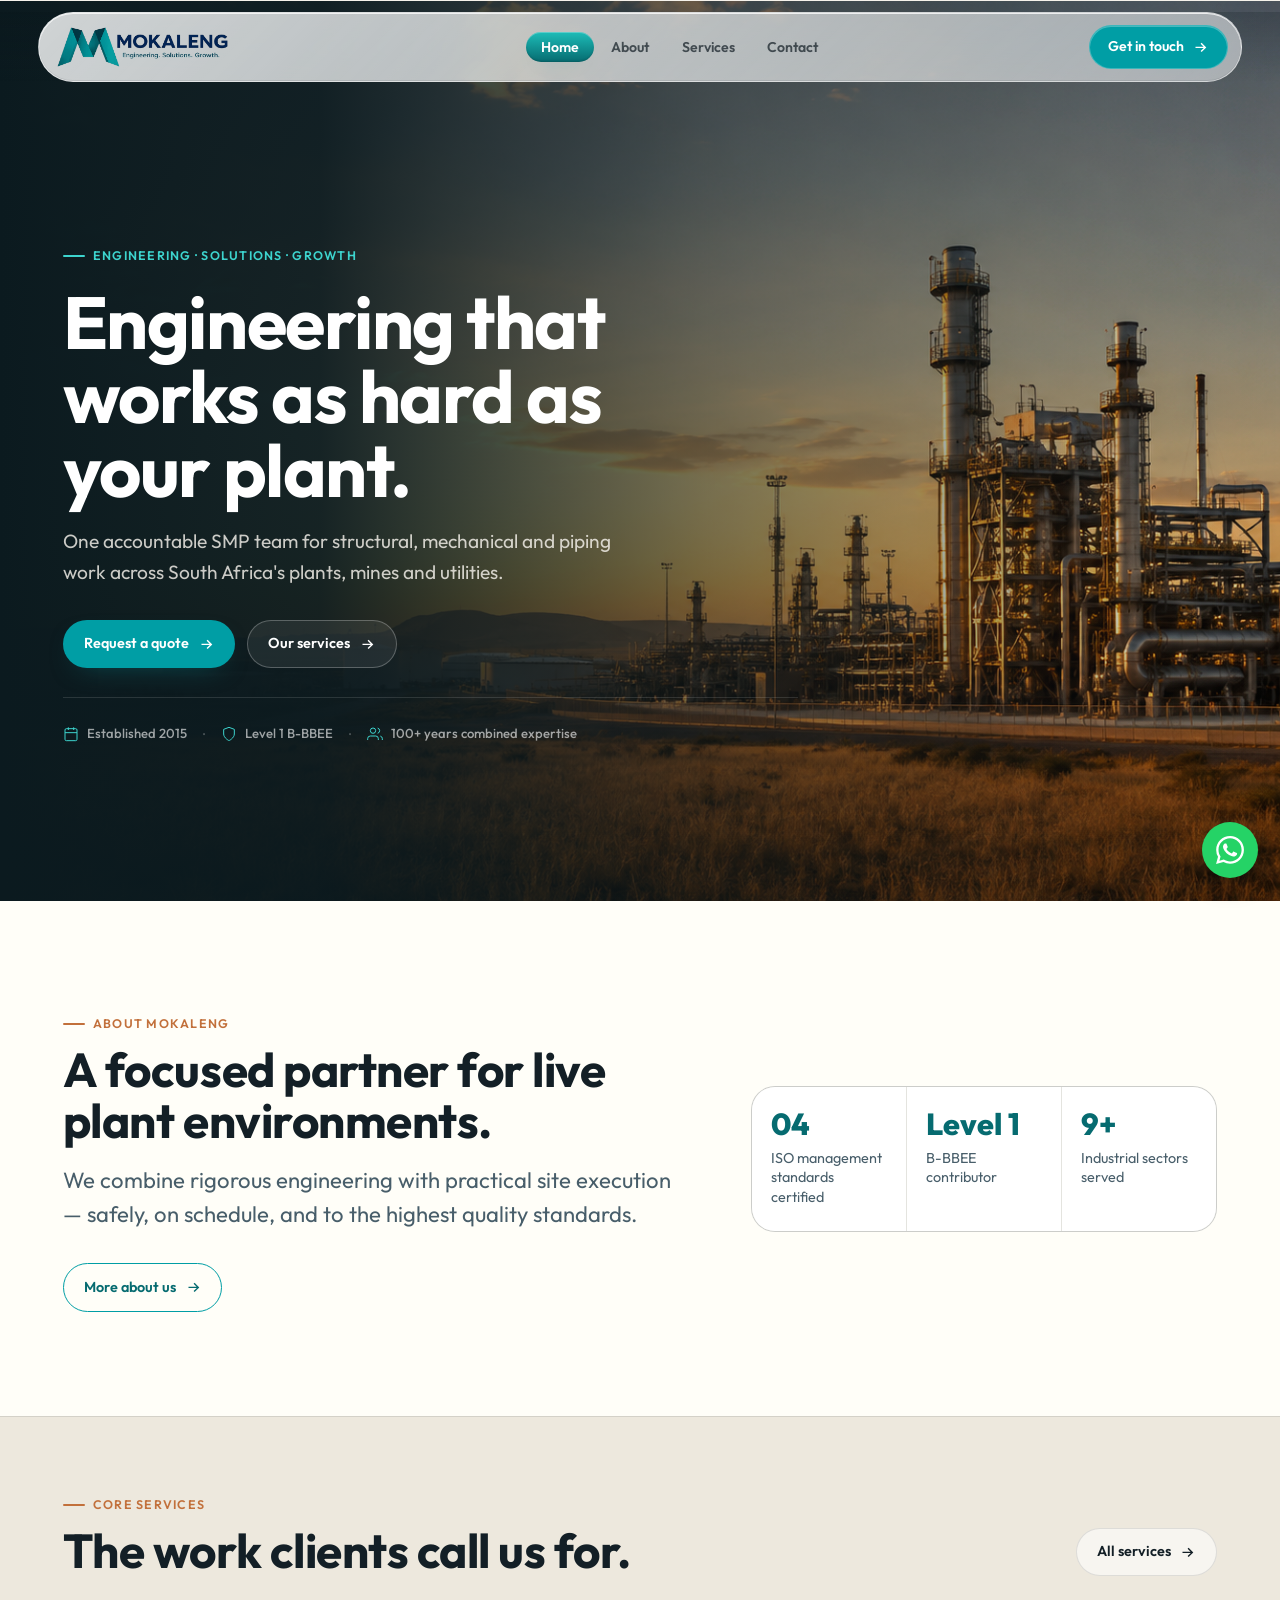
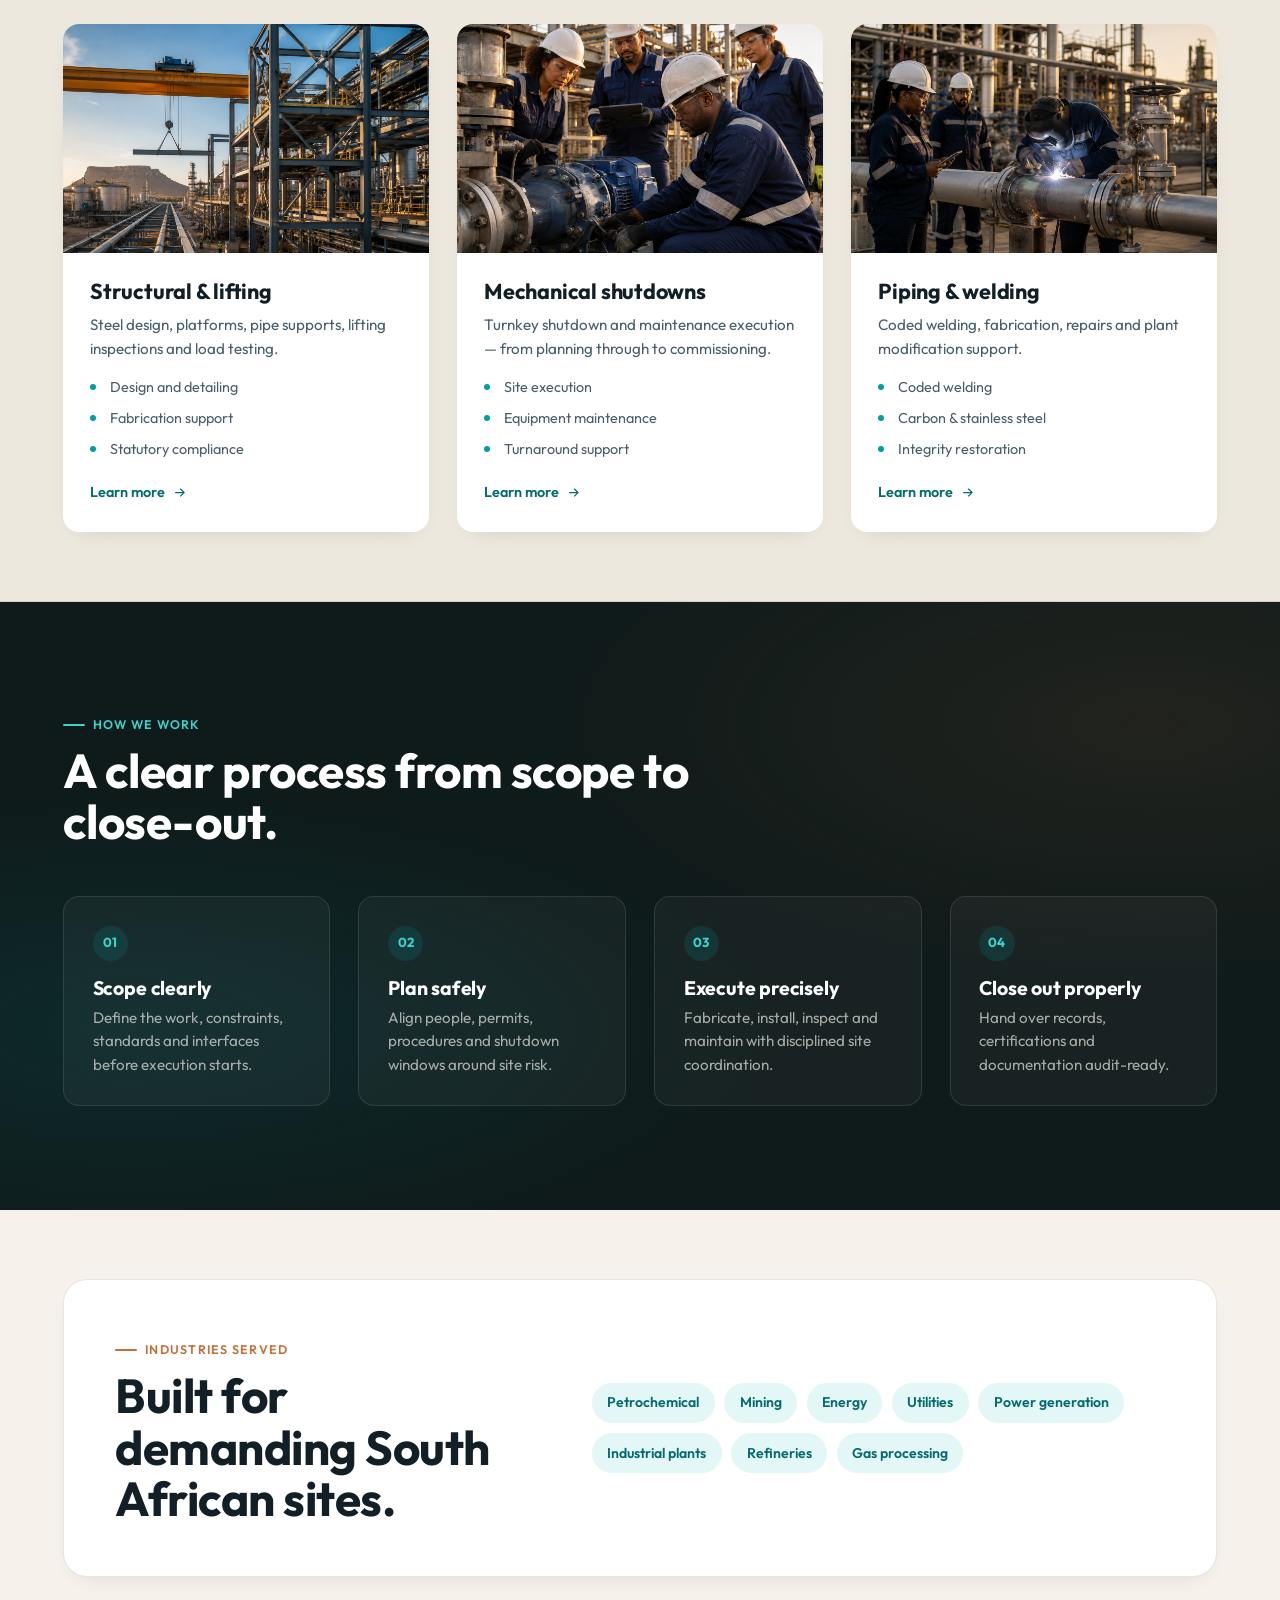
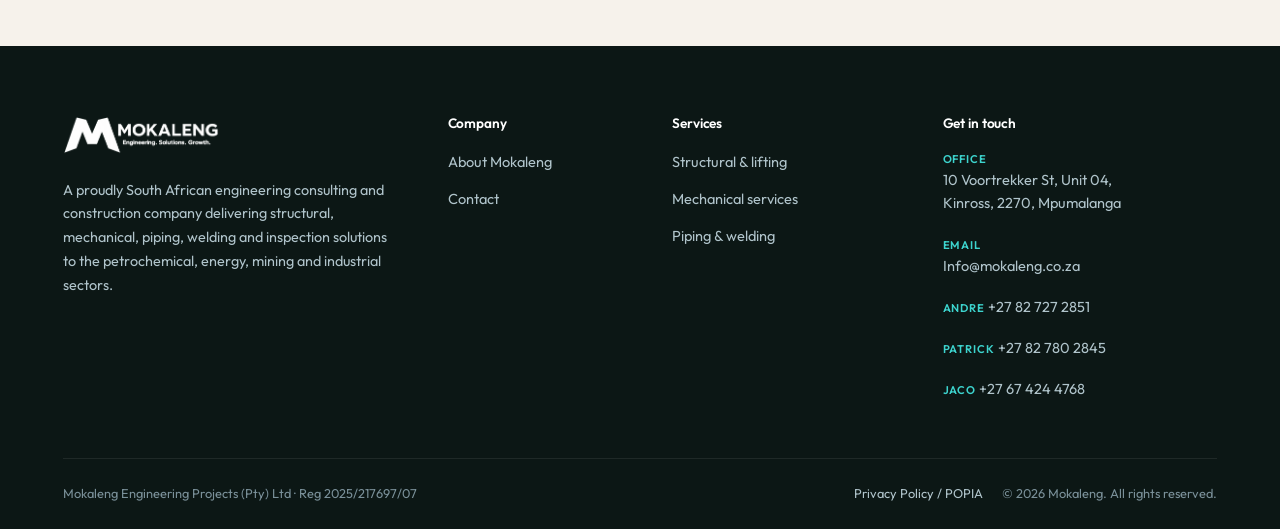
==== commit d8923e4a: "progress so far" ====
--- a/index.html
+++ b/index.html
@@ -18,7 +18,7 @@
 <header class="header" data-solid="false">
   <div class="container header__inner">
     <a href="index.html" class="brand" aria-label="Mokaleng home">
-      <img class="brand__logo" src="assets/img/logo.png" alt="Mokaleng — Engineering. Solutions. Growth." />
+      <img class="brand__logo" src="assets/img/logo-landscape.png" alt="Mokaleng — Engineering. Solutions. Growth." />
     </a>
 
     <nav class="nav" aria-label="Primary">
@@ -66,7 +66,7 @@
   <div class="hero__grid-overlay" aria-hidden="true"></div>
   <div class="container hero__inner">
     <div class="hero__content">
-      <p class="eyebrow hero__eyebrow reveal">Engineering. Solutions. Growth.</p>
+      <p class="eyebrow hero__eyebrow reveal">Engineering · Solutions · Growth</p>
       <h1 class="hero__title reveal" data-delay="1">
         Engineering that works as hard as your plant.
       </h1>
@@ -74,15 +74,31 @@
         One accountable SMP team for structural, mechanical and piping work across South Africa's plants, mines and utilities.
       </p>
       <div class="hero__actions reveal" data-delay="3">
-        <a class="btn btn--copper" href="contact.html#enquiry">
+        <a class="btn btn--primary" href="contact.html#enquiry">
           Request a quote
           <svg viewBox="0 0 24 24" fill="none" stroke="currentColor" stroke-width="2"><path d="M5 12h14M13 6l6 6-6 6"/></svg>
         </a>
-        <a class="btn btn--on-dark" href="services.html">Our services</a>
-      </div>
-      <p class="hero__meta reveal" data-delay="4">
-        <span>Since 2015</span><span>Level 1 B-BBEE</span><span>100+ yrs combined expertise</span>
-      </p>
+        <a class="btn btn--on-dark" href="services.html">
+          Our services
+          <svg viewBox="0 0 24 24" fill="none" stroke="currentColor" stroke-width="2"><path d="M5 12h14M13 6l6 6-6 6"/></svg>
+        </a>
+      </div>
+      <div class="hero__meta reveal" data-delay="4">
+        <div class="hero__meta-item">
+          <svg viewBox="0 0 24 24" fill="none" stroke="currentColor" stroke-width="1.5" aria-hidden="true"><rect x="3" y="4" width="18" height="18" rx="2"/><path d="M16 2v4M8 2v4M3 10h18"/></svg>
+          <span>Established 2015</span>
+        </div>
+        <span class="hero__meta-dot">·</span>
+        <div class="hero__meta-item">
+          <svg viewBox="0 0 24 24" fill="none" stroke="currentColor" stroke-width="1.5" aria-hidden="true"><path d="M12 22s8-4 8-10V5l-8-3-8 3v7c0 6 8 10 8 10z"/></svg>
+          <span>Level 1 B-BBEE</span>
+        </div>
+        <span class="hero__meta-dot">·</span>
+        <div class="hero__meta-item">
+          <svg viewBox="0 0 24 24" fill="none" stroke="currentColor" stroke-width="1.5" aria-hidden="true"><path d="M17 21v-2a4 4 0 00-4-4H5a4 4 0 00-4 4v2"/><circle cx="9" cy="7" r="4"/><path d="M23 21v-2a4 4 0 00-3-3.87M16 3.13a4 4 0 010 7.75"/></svg>
+          <span>100+ years combined expertise</span>
+        </div>
+      </div>
     </div>
 
   </div>
@@ -137,7 +153,7 @@
     <div class="grid cols-3 mt-3">
       <article class="service-card reveal">
         <div class="service-card__media">
-          <img src="assets/img/svc-structural.svg" alt="Structural steel and platform fabrication" />
+          <img src="assets/img/structural-engineering.png" alt="Structural steel and platform fabrication" />
         </div>
         <div class="service-card__body">
           <h3 class="service-card__title">Structural & lifting</h3>
@@ -156,7 +172,7 @@
 
       <article class="service-card reveal" data-delay="1">
         <div class="service-card__media">
-          <img src="assets/img/svc-mechanical.svg" alt="Mechanical equipment maintenance on-site" />
+          <img src="assets/img/mechenical.png" alt="Mechanical equipment maintenance on-site" />
         </div>
         <div class="service-card__body">
           <h3 class="service-card__title">Mechanical shutdowns</h3>
@@ -175,7 +191,7 @@
 
       <article class="service-card reveal" data-delay="2">
         <div class="service-card__media">
-          <img src="assets/img/svc-piping.svg" alt="Coded welding and piping fabrication" />
+          <img src="assets/img/piping.png" alt="Coded welding and piping fabrication" />
         </div>
         <div class="service-card__body">
           <h3 class="service-card__title">Piping & welding</h3>
@@ -252,7 +268,7 @@
 </section>
 
 <!-- ── CTA ───────────────────────────────────────────────────────────────── -->
-<section class="cta">
+<!-- <section class="cta">
   <div class="cta__bg"><img src="assets/img/cta-bg.svg" alt="" aria-hidden="true" /></div>
   <div class="container section">
     <div class="cta__inner reveal">
@@ -268,7 +284,7 @@
       </div>
     </div>
   </div>
-</section>
+</section> -->
 
 </main>
 
@@ -278,7 +294,7 @@
     <div class="footer__top">
       <div class="footer__brand">
         <a href="index.html" class="brand" aria-label="Mokaleng home">
-          <img class="brand__logo" src="assets/img/logo.png" alt="Mokaleng" />
+          <img class="brand__logo" src="assets/img/logo-landscape.png" alt="Mokaleng" />
         </a>
         <p class="footer__desc">A proudly South African engineering consulting and construction company delivering structural, mechanical, piping, welding and inspection solutions to the petrochemical, energy, mining and industrial sectors.</p>
       </div>
--- a/assets/css/style.css
+++ b/assets/css/style.css
@@ -321,21 +321,61 @@
   position: sticky;
   top: 0;
   z-index: 100;
-  background: rgba(11, 26, 31, 0.75);
-  backdrop-filter: blur(20px);
-  -webkit-backdrop-filter: blur(20px);
-  border-bottom: 1px solid rgba(255,255,255,0.06);
-  transition: background var(--speed) var(--ease), box-shadow var(--speed) var(--ease);
+  background: transparent;
+  border-bottom: 1px solid transparent;
+  backdrop-filter: none;
+  -webkit-backdrop-filter: none;
+  box-shadow: none;
+  transition: background 0.45s ease, box-shadow 0.45s ease, border-color 0.45s ease, backdrop-filter 0.45s ease;
+}
+/* Soft top scrim so the floating controls stay readable over image heroes. */
+.header::before {
+  content: "";
+  position: absolute;
+  inset: 0;
+  background: linear-gradient(180deg, rgba(8,21,25,0.2), rgba(8,21,25,0));
+  pointer-events: none;
+  opacity: 1;
+  transition: opacity 0.45s ease;
 }
 .header.is-solid {
-  background: rgba(11, 26, 31, 0.96);
-  box-shadow: 0 1px 0 rgba(255,255,255,0.06), 0 8px 28px rgba(0,0,0,0.22);
-}
+  background: transparent;
+  border-bottom-color: transparent;
+  box-shadow: none;
+}
+.header.is-solid::before { opacity: 0.35; }
 .header__inner {
-  display: flex;
-  align-items: center;
-  gap: 1.5rem;
-  height: 72px;
+  position: relative;
+  z-index: 1;
+  width: min(calc(100% - clamp(1rem, 6vw, 5rem)), calc(var(--maxw) - 2rem));
+  max-width: calc(var(--maxw) - 2rem);
+  display: flex;
+  align-items: center;
+  gap: clamp(1rem, 2vw, 1.75rem);
+  height: 70px;
+  margin: 12px auto 0;
+  padding: 0.5rem clamp(0.55rem, 1vw, 0.9rem);
+  border: 1px solid rgba(255,255,255,0.46);
+  border-radius: 999px;
+  background:
+    linear-gradient(135deg, rgba(255,255,255,0.74), rgba(255,255,255,0.34)),
+    rgba(255,255,255,0.28);
+  backdrop-filter: blur(24px) saturate(1.55);
+  -webkit-backdrop-filter: blur(24px) saturate(1.55);
+  box-shadow:
+    inset 0 1px 0 rgba(255,255,255,0.78),
+    inset 0 -1px 0 rgba(8,21,25,0.08),
+    0 22px 54px -36px rgba(0,0,0,0.78);
+  transition: height 0.4s cubic-bezier(0.4,0,0.2,1), background 0.4s ease, box-shadow 0.4s ease;
+}
+.header.is-solid .header__inner {
+  height: 64px;
+  background:
+    linear-gradient(135deg, rgba(255,255,255,0.88), rgba(255,255,255,0.54)),
+    rgba(255,255,255,0.42);
+  box-shadow:
+    inset 0 1px 0 rgba(255,255,255,0.86),
+    0 20px 46px -34px rgba(0,0,0,0.68);
 }
 
 /* Brand / Logo */
@@ -343,60 +383,89 @@
   display: inline-flex;
   align-items: center;
   flex: none;
+  min-width: 218px;
+  padding-inline: 0.25rem 0.7rem;
+  border-radius: 999px;
 }
 .brand__logo {
   height: 32px;
   width: auto;
   display: block;
-  /* logo has dark text — invert to white on dark header/footer */
-  filter: brightness(0) invert(1);
-  transition: filter var(--speed) var(--ease);
-}
-
+  filter: none;
+  transition: height 0.4s cubic-bezier(0.4,0,0.2,1), transform var(--speed) var(--ease);
+}
+.header .brand__logo {
+  height: 42px;
+  max-width: 210px;
+  object-fit: contain;
+}
+.header.is-solid .brand__logo {
+  height: 36px;
+}
+.brand:hover .brand__logo { transform: translateY(-1px); }
 /* Nav */
 .nav {
   display: flex;
   align-items: center;
   margin-inline: auto;
-  gap: 0.1rem;
+  gap: 0.12rem;
   padding: 0.28rem;
-  border: 1px solid rgba(255,255,255,0.1);
   border-radius: 999px;
-  background: rgba(255,255,255,0.05);
+  border: 1px solid transparent;
+  background: transparent;
+  box-shadow: none;
 }
 .nav__link {
   position: relative;
-  padding: 0.45rem 0.9rem;
+  padding: 0.48rem 0.95rem;
   border-radius: 999px;
-  font-size: 0.9rem;
-  font-weight: 500;
-  color: rgba(255,255,255,0.72);
-  transition: color var(--speed) var(--ease), background var(--speed) var(--ease);
-}
-.nav__link:hover { color: var(--white); background: rgba(255,255,255,0.08); }
+  font-size: 0.88rem;
+  font-weight: 600;
+  line-height: 1;
+  color: rgba(19,31,38,0.72);
+  text-shadow: none;
+  transition: color 0.25s var(--ease), background 0.25s var(--ease), box-shadow 0.25s var(--ease);
+}
+.nav__link:hover {
+  color: var(--teal-dark);
+  background: rgba(0,158,165,0.1);
+  box-shadow: inset 0 1px 0 rgba(255,255,255,0.4);
+}
 .nav__link[aria-current="page"] {
   color: var(--white);
-  background: rgba(0,158,165,0.25);
-}
-
+  background: linear-gradient(180deg, var(--teal-mid) 0%, var(--teal-dark) 100%);
+  box-shadow:
+    inset 0 1px 0 rgba(255,255,255,0.28),
+    inset 0 -1px 2px rgba(0,0,0,0.15),
+    0 10px 20px -14px rgba(0,158,165,0.85);
+}
 .header__cta { display: flex; align-items: center; gap: 0.6rem; flex: none; }
-.header__cta .btn { padding: 0.6rem 1.05rem; font-size: 0.88rem; }
+.header__cta .btn {
+  min-height: 42px;
+  padding: 0.58rem 1.1rem;
+  font-size: 0.88rem;
+  border-color: rgba(255,255,255,0.24);
+  box-shadow:
+    inset 0 1px 0 rgba(255,255,255,0.28),
+    0 18px 40px -24px rgba(0,158,165,0.95);
+}
 
 /* Burger */
 .burger {
   display: none;
   width: 44px; height: 44px;
-  border: 1px solid rgba(255,255,255,0.2) !important;
-  border-radius: var(--radius-sm) !important;
-  background: rgba(255,255,255,0.05) !important;
+  border: 1px solid rgba(10,26,31,0.12) !important;
+  border-radius: 999px !important;
+  background: rgba(255,255,255,0.72) !important;
   position: relative;
   flex: none;
+  box-shadow: inset 0 1px 0 rgba(255,255,255,0.8);
 }
 .burger span {
   position: absolute;
   left: 11px; right: 11px;
   height: 1.5px;
-  background: var(--white);
+  background: var(--teal-deep);
   border-radius: 2px;
   transition: transform 0.4s var(--ease), opacity 0.3s;
 }
@@ -470,8 +539,8 @@
 .hero {
   position: relative;
   min-height: 100vh;
-  margin-top: -72px;
-  padding-top: 72px;
+  margin-top: -82px;
+  padding-top: 82px;
   display: flex;
   align-items: center;
   overflow: hidden;
@@ -492,16 +561,20 @@
   width: 100%;
   height: 100%;
   object-fit: cover;
-  opacity: 0.52;
-  filter: saturate(0.7) contrast(1.05);
+  opacity: 0.88;
+  filter: saturate(1.05) contrast(1.05);
 }
 .hero__media::after {
   content: "";
   position: absolute;
   inset: 0;
-  background:
-    linear-gradient(90deg, rgba(11,26,31,0.94) 0%, rgba(11,26,31,0.7) 50%, rgba(11,26,31,0.35) 100%),
-    linear-gradient(180deg, rgba(11,26,31,0.55) 0%, rgba(11,26,31,0.2) 45%, rgba(11,26,31,0.82) 100%);
+  background: linear-gradient(
+    to right,
+    rgba(11,26,31,1.0) 0%,
+    rgba(11,26,31,0.95) 25%,
+    rgba(11,26,31,0.5) 55%,
+    rgba(11,26,31,0.0) 100%
+  );
 }
 
 /* Grid overlay — off */
@@ -518,8 +591,8 @@
   padding-bottom: clamp(3rem, 5vw, 5rem);
 }
 
-.hero__eyebrow { color: var(--copper); margin-bottom: 1.2rem; }
-.hero__eyebrow::before { background: var(--copper); }
+.hero__eyebrow { color: var(--teal-light); margin-bottom: 1.2rem; }
+.hero__eyebrow::before { background: var(--teal-light); }
 
 .hero__title {
   font-size: clamp(2.6rem, 1.8rem + 3.5vw, 5.2rem);
@@ -547,25 +620,30 @@
 
 .hero__meta {
   display: flex;
+  align-items: center;
   flex-wrap: wrap;
-  gap: 0 1.5rem;
+  gap: 0.6rem 1rem;
   margin-top: 1.8rem;
   padding-top: 1.4rem;
-  border-top: 1px solid rgba(194,112,59,0.25);
-}
-.hero__meta span {
-  font-size: 0.78rem;
-  font-weight: 600;
-  letter-spacing: 0.06em;
-  text-transform: uppercase;
-  color: rgba(255,255,255,0.45);
-  position: relative;
-}
-.hero__meta span + span::before {
-  content: "·";
-  margin-right: 1.5rem;
-  color: var(--copper);
-  opacity: 0.7;
+  border-top: 1px solid rgba(255,255,255,0.12);
+}
+.hero__meta-item {
+  display: flex;
+  align-items: center;
+  gap: 0.5rem;
+  color: rgba(255,255,255,0.6);
+  font-size: 0.82rem;
+  font-weight: 500;
+}
+.hero__meta-item svg {
+  width: 16px;
+  height: 16px;
+  flex: none;
+  stroke: var(--teal-light);
+}
+.hero__meta-dot {
+  color: rgba(255,255,255,0.25);
+  font-size: 1rem;
 }
 
 /* Hero stats panel (right side) */
@@ -618,6 +696,106 @@
   color: rgba(255,255,255,0.72);
   font-size: 0.85rem;
   font-weight: 500;
+}
+
+/* ── About feature (immersive split) ────────────────────────────────────── */
+.about-feature-wrap { background: var(--bone); }
+.about-feature {
+  display: grid;
+  grid-template-columns: 1fr 1fr;
+  min-height: 580px;
+  border-radius: 16px;
+  overflow: hidden;
+  box-shadow: 0 8px 48px rgba(0,0,0,0.1);
+}
+.about-feature__media {
+  position: relative;
+  overflow: hidden;
+}
+.about-feature__media img {
+  width: 100%;
+  height: 100%;
+  object-fit: cover;
+  display: block;
+}
+.about-feature__media-bar {
+  position: absolute;
+  right: 0; top: 0; bottom: 0;
+  width: 4px;
+  background: var(--teal);
+}
+.about-feature__body {
+  background: var(--white);
+  padding: 4rem 3.5rem;
+  display: flex;
+  flex-direction: column;
+  justify-content: center;
+}
+.about-feature__eyebrow { color: var(--copper) !important; }
+.about-feature__eyebrow::before { background: var(--copper) !important; }
+.about-feature__title {
+  color: var(--navy);
+  font-size: clamp(1.8rem, 2.5vw, 2.6rem);
+  font-weight: 800;
+  line-height: 1.15;
+  margin: 0.6rem 0 1.4rem;
+}
+.about-feature__lead {
+  color: var(--ink);
+  font-size: var(--step-0);
+  line-height: 1.7;
+  margin-bottom: 1rem;
+}
+.about-feature__text {
+  color: var(--muted);
+  font-size: 0.92rem;
+  line-height: 1.7;
+  margin-bottom: 0.9rem;
+}
+.about-feature__stats {
+  display: grid;
+  grid-template-columns: repeat(4, 1fr);
+  gap: 0;
+  margin-top: 2.5rem;
+  padding-top: 2rem;
+  border-top: 1px solid var(--line);
+}
+.about-feature__stats div {
+  padding-right: 1rem;
+  border-right: 1px solid var(--line);
+}
+.about-feature__stats div:last-child { border-right: none; padding-right: 0; }
+.about-feature__stats div:not(:first-child) { padding-left: 1rem; }
+.about-feature__stats strong {
+  display: block;
+  font-size: 1.8rem;
+  font-weight: 800;
+  color: var(--teal);
+  line-height: 1;
+}
+.about-feature__stats strong em {
+  font-style: normal;
+  font-size: 1.1rem;
+  color: var(--copper);
+}
+.about-feature__stats span {
+  display: block;
+  font-size: 0.7rem;
+  text-transform: uppercase;
+  letter-spacing: 0.07em;
+  color: var(--muted);
+  margin-top: 0.4rem;
+  line-height: 1.4;
+}
+.about-feature__cta { margin-top: 2.2rem; align-self: flex-start; }
+
+@media (max-width: 900px) {
+  .about-feature { grid-template-columns: 1fr; }
+  .about-feature__media { min-height: 300px; }
+  .about-feature__body { padding: 2.5rem 2rem; }
+  .about-feature__stats { grid-template-columns: repeat(2, 1fr); gap: 1.5rem 0; }
+  .about-feature__stats div { border-right: none; padding: 0; }
+  .about-feature__stats div:not(:first-child) { padding-left: 0; }
 }
 
 /* ── Landing page sections ───────────────────────────────────────────────── */
@@ -869,7 +1047,7 @@
   position: relative;
   background: var(--navy);
   color: var(--bone);
-  margin-top: -72px;
+  margin-top: -82px;
   padding-top: clamp(8rem, 6rem + 5vw, 10.5rem);
   padding-bottom: clamp(3.5rem, 2.5rem + 3vw, 5.5rem);
   overflow: hidden;
@@ -879,16 +1057,16 @@
 .page-hero__media img {
   width: 100%; height: 100%;
   object-fit: cover;
-  opacity: 0.35;
-  filter: saturate(0.55);
+  opacity: 0.82;
+  filter: saturate(0.9);
 }
 .page-hero__media::after {
   content: "";
   position: absolute;
   inset: 0;
   background:
-    linear-gradient(180deg, rgba(11,26,31,0.88), rgba(11,26,31,0.78)),
-    linear-gradient(90deg, rgba(11,26,31,0.9), rgba(11,26,31,0.35));
+    linear-gradient(90deg, rgba(11,26,31,0.85) 0%, rgba(11,26,31,0.5) 50%, rgba(11,26,31,0.15) 100%),
+    linear-gradient(180deg, rgba(11,26,31,0.3) 0%, rgba(11,26,31,0.6) 100%);
 }
 /* Page hero grid — off */
 .page-hero__grid { display: none; }
@@ -993,7 +1171,152 @@
 .value-card__title { font-size: 1.1rem; color: var(--ink); margin-bottom: 0.5rem; }
 .value-card__text { font-size: 0.92rem; color: var(--ink-soft); line-height: 1.55; }
 
+/* ── Principles strip ────────────────────────────────────────────────────── */
+.principles-strip {
+  background:
+    radial-gradient(ellipse at 50% 0%, rgba(61,212,206,0.25) 0%, transparent 60%),
+    radial-gradient(ellipse at 100% 100%, rgba(6,107,112,0.6) 0%, transparent 50%),
+    var(--teal-dark);
+  padding: 5rem 0;
+  position: relative;
+  overflow: hidden;
+}
+.principles-strip::before {
+  content: "";
+  position: absolute;
+  inset: 0;
+  background: linear-gradient(135deg, rgba(255,255,255,0.06) 0%, transparent 50%, rgba(0,0,0,0.1) 100%);
+  pointer-events: none;
+}
+.principles-strip__head {
+  text-align: center;
+  margin-bottom: 3.5rem;
+}
+.principles-strip__title {
+  color: var(--white);
+  font-size: clamp(1.6rem, 2.5vw, 2.2rem);
+  font-weight: 800;
+  margin-top: 0.6rem;
+}
+.principles-strip__row {
+  display: flex;
+  align-items: flex-start;
+  gap: 0;
+}
+.principle {
+  flex: 1;
+  display: flex;
+  flex-direction: column;
+  align-items: center;
+  text-align: center;
+  padding: 0 1.5rem;
+}
+.principle__icon {
+  width: 56px;
+  height: 56px;
+  border-radius: 50%;
+  background: rgba(255,255,255,0.12);
+  border: 1px solid rgba(255,255,255,0.22);
+  box-shadow: 0 2px 12px rgba(0,0,0,0.15), inset 0 1px 0 rgba(255,255,255,0.2);
+  display: flex;
+  align-items: center;
+  justify-content: center;
+  margin-bottom: 1.2rem;
+  flex: none;
+  backdrop-filter: blur(6px);
+  -webkit-backdrop-filter: blur(6px);
+}
+.principle__icon svg {
+  width: 22px;
+  height: 22px;
+  stroke: var(--white);
+}
+.principle__title {
+  font-size: 1rem;
+  font-weight: 700;
+  color: var(--white);
+  margin-bottom: 0.6rem;
+}
+.principle__text {
+  font-size: 0.83rem;
+  color: rgba(255,255,255,0.6);
+  line-height: 1.6;
+}
+.principle__divider {
+  width: 1px;
+  height: 120px;
+  background: rgba(255,255,255,0.15);
+  flex: none;
+  margin-top: 14px;
+}
+
+@media (max-width: 900px) {
+  .principles-strip__row {
+    display: grid;
+    grid-template-columns: repeat(2, 1fr);
+    gap: 2.5rem 1rem;
+  }
+  .principle__divider { display: none; }
+}
+@media (max-width: 480px) {
+  .principles-strip__row { grid-template-columns: 1fr; }
+}
+
 /* ── Stats strip ─────────────────────────────────────────────────────────── */
+/* ── About stats strip ───────────────────────────────────────────────────── */
+.about-stats-strip {
+  background: var(--teal-deep);
+  padding: 3rem 0;
+  border-top: 1px solid rgba(255,255,255,0.06);
+  border-bottom: 1px solid rgba(255,255,255,0.06);
+}
+.about-stats-strip__row {
+  display: flex;
+  align-items: center;
+  justify-content: space-between;
+  gap: 1rem;
+}
+.about-stats-strip__item {
+  display: flex;
+  flex-direction: column;
+  align-items: center;
+  text-align: center;
+  flex: 1;
+}
+.about-stats-strip__num {
+  font-size: 2.4rem;
+  font-weight: 800;
+  color: var(--white);
+  line-height: 1;
+  letter-spacing: -0.02em;
+}
+.about-stats-strip__num em {
+  font-style: normal;
+  font-size: 1.3rem;
+  color: var(--teal-light);
+  font-weight: 700;
+}
+.about-stats-strip__label {
+  font-size: 0.72rem;
+  text-transform: uppercase;
+  letter-spacing: 0.08em;
+  color: rgba(255,255,255,0.5);
+  margin-top: 0.5rem;
+  line-height: 1.4;
+}
+.about-stats-strip__divider {
+  width: 1px;
+  height: 48px;
+  background: rgba(255,255,255,0.12);
+  flex: none;
+}
+
+@media (max-width: 640px) {
+  .about-stats-strip__row { flex-wrap: wrap; gap: 2rem; }
+  .about-stats-strip__item { flex: 0 0 calc(50% - 0.5rem); }
+  .about-stats-strip__divider { display: none; }
+}
+
 .stats { background: #111F1C; }
 .stats__row {
   display: grid;
@@ -1177,7 +1500,8 @@
 @media (max-width: 880px) { .footer__top { grid-template-columns: 1fr 1fr; } }
 @media (max-width: 520px) { .footer__top { grid-template-columns: 1fr; } }
 
-.footer__brand .brand__logo { height: 38px; }
+.footer__brand .brand { min-width: 0; padding: 0; }
+.footer__brand .brand__logo { height: 38px; filter: brightness(0) invert(1); }
 .footer__desc {
   margin-top: 1rem;
   font-size: 0.9rem;
@@ -1270,13 +1594,47 @@
 }
 
 @media (max-width: 640px) {
+  .header__inner {
+    height: 72px;
+    width: calc(100% - 30px);
+    margin: 12px 15px 0;
+  }
+  .header.is-solid .header__inner {
+    height: 68px;
+  }
+  .brand {
+    min-width: 164px;
+    padding-right: 0;
+  }
+  .header .brand__logo,
+  .header.is-solid .brand__logo {
+    height: 32px;
+    max-width: 164px;
+  }
+  .header__cta {
+    display: none;
+  }
   .hero {
     min-height: 100svh;
+    margin-top: -84px;
+    padding-top: 84px;
     padding-bottom: 3rem;
   }
+  .page-hero {
+    margin-top: -84px;
+    padding-top: clamp(7rem, 5rem + 10vw, 8.5rem);
+  }
   .hero__title {
-    font-size: clamp(2.2rem, 1.6rem + 6.5vw, 3.2rem);
-    max-width: 11ch;
+    font-size: clamp(2rem, 1.45rem + 4.5vw, 2.75rem);
+    line-height: 1.05;
+    max-width: 10.5ch;
+  }
+  .hero__sub {
+    max-width: 30ch;
+    font-size: 1rem;
+  }
+  .hero__actions {
+    gap: 0.6rem;
   }
   .hero__panel { grid-template-columns: 1fr; }
   .landing-metrics { grid-template-columns: 1fr; }
@@ -1287,7 +1645,7 @@
   }
 }
 
-@media (max-width: 440px) {
+@media (max-width: 520px) {
   .hero__actions .btn,
   .cta__actions .btn,
   .flex-actions .btn {
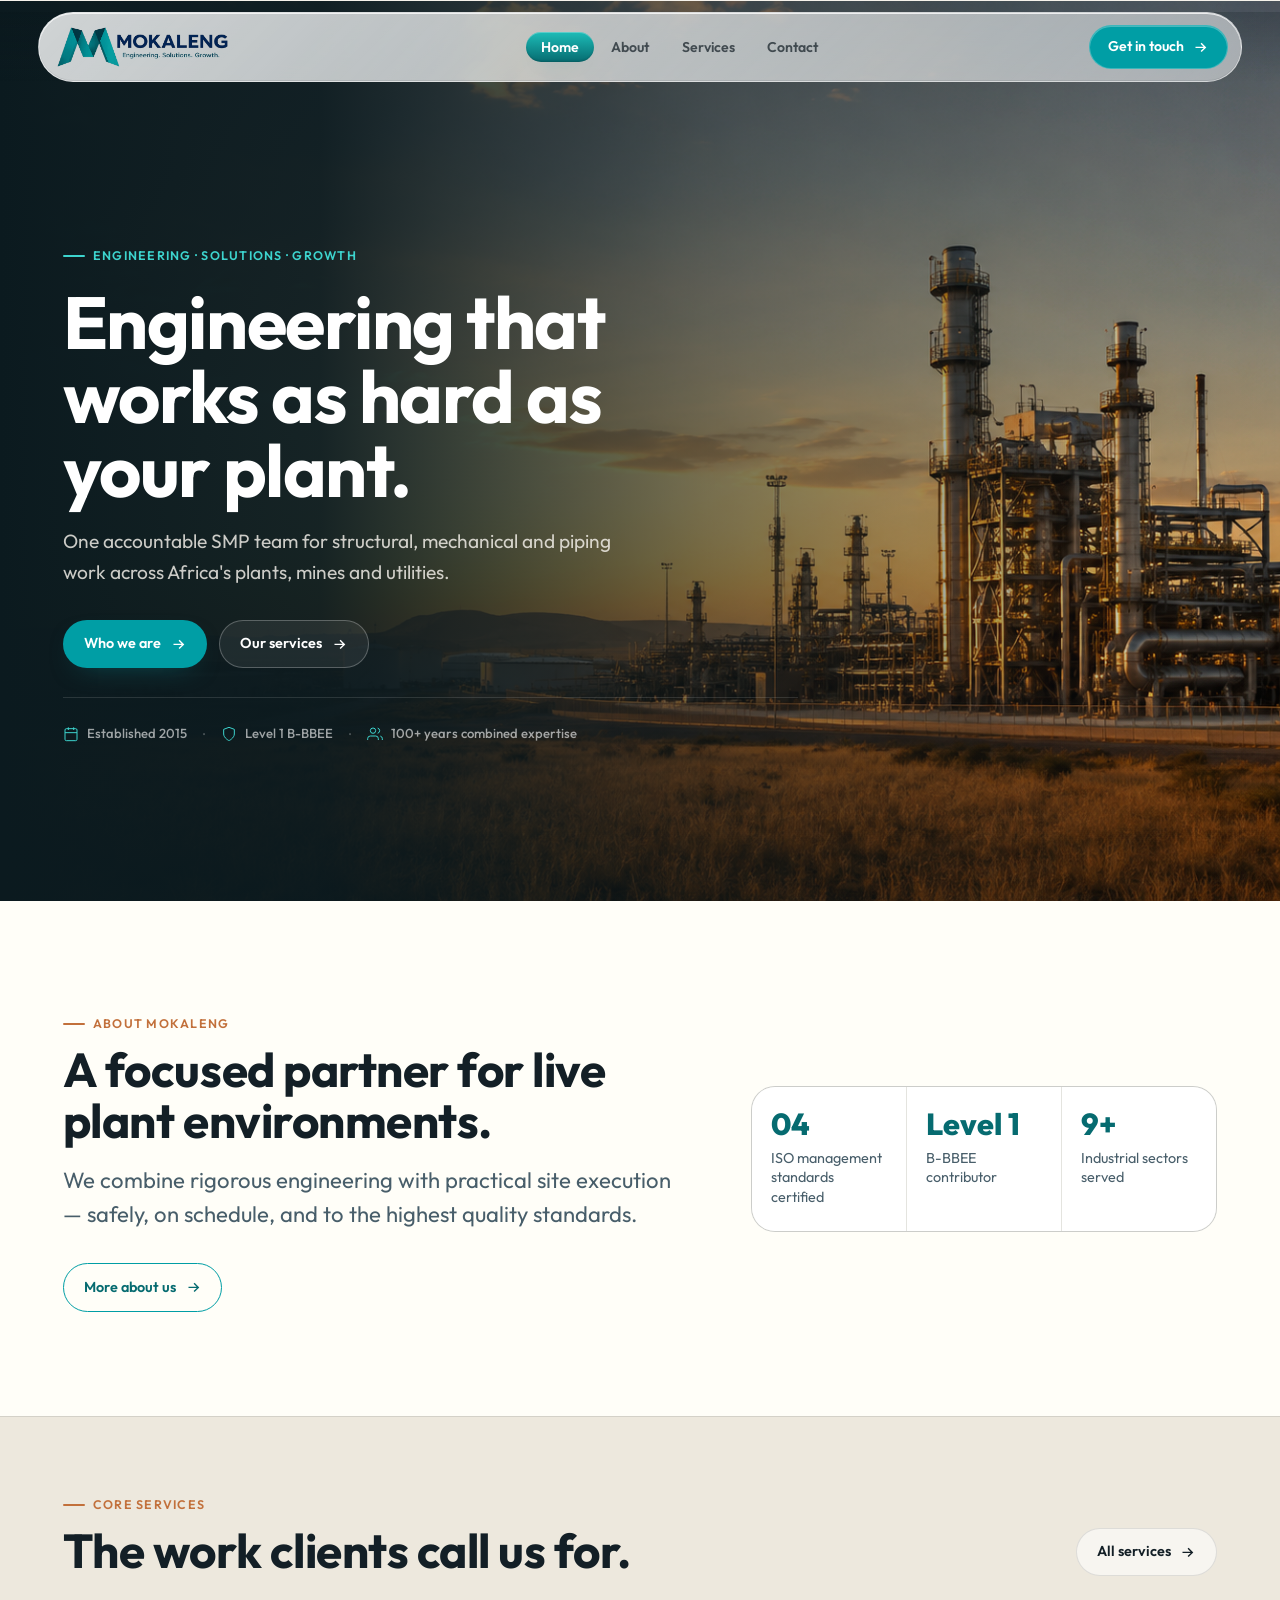
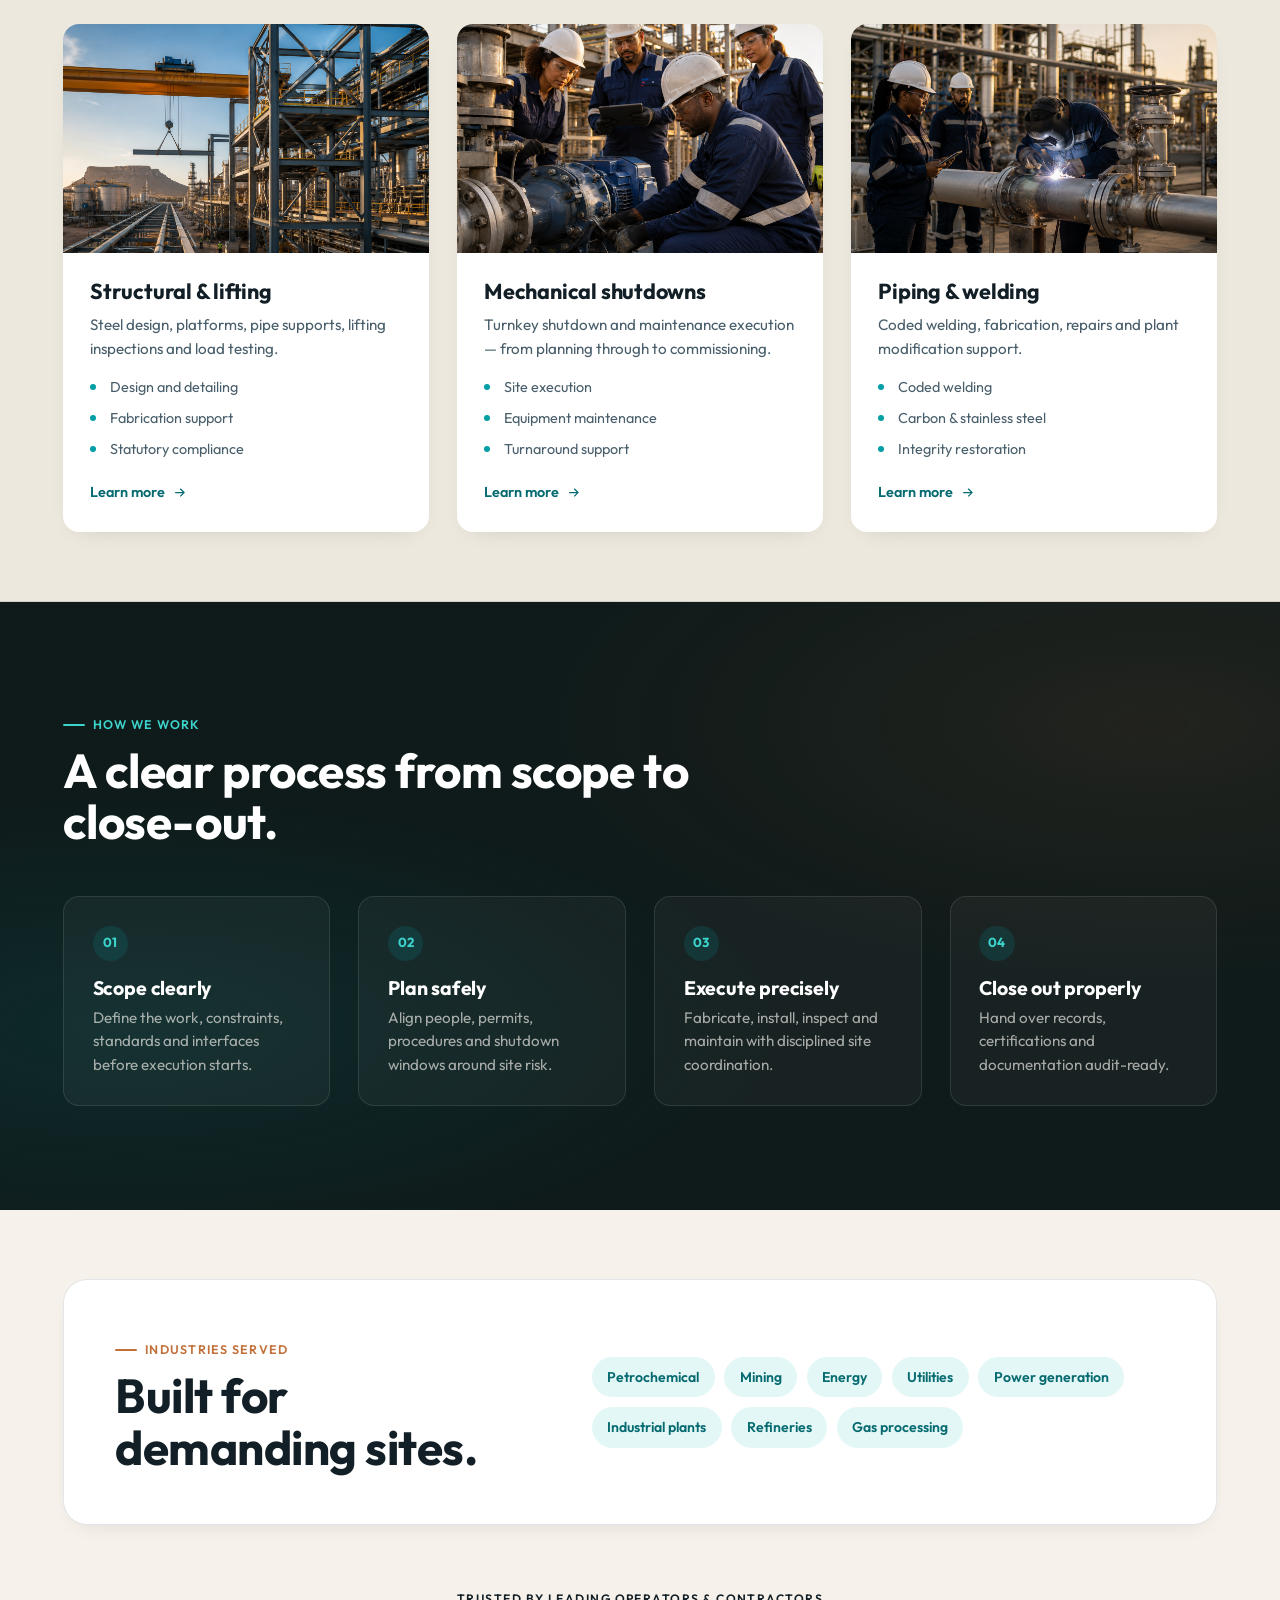
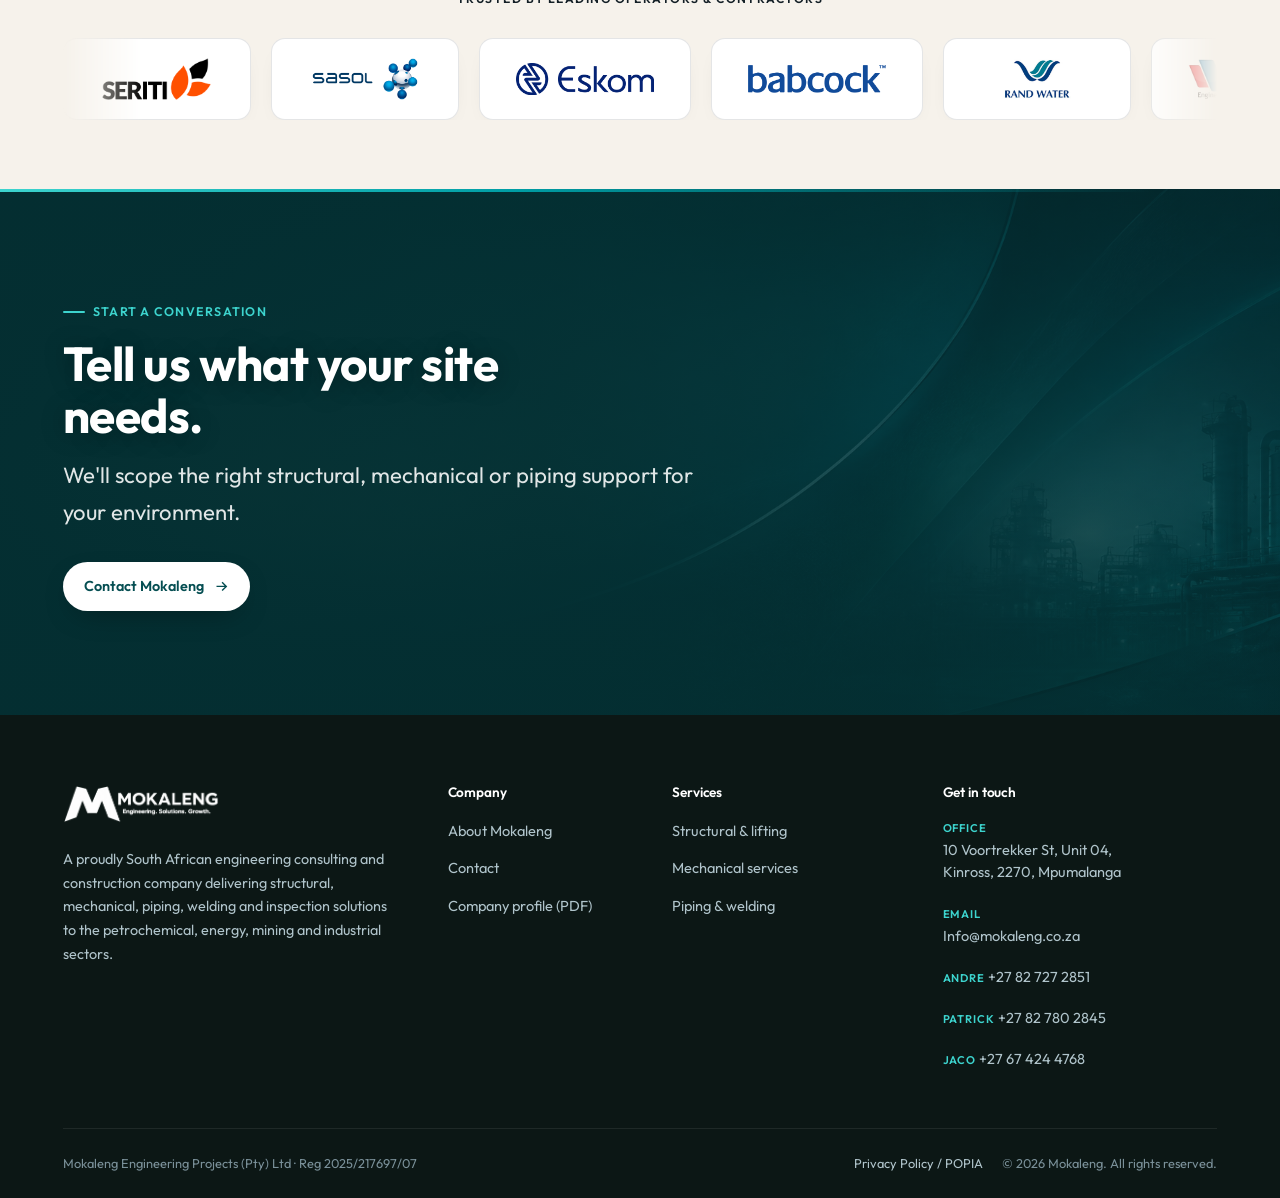
==== commit 53ed0785: "pre prod test" ====
--- a/index.html
+++ b/index.html
@@ -71,11 +71,11 @@
         Engineering that works as hard as your plant.
       </h1>
       <p class="hero__sub reveal" data-delay="2">
-        One accountable SMP team for structural, mechanical and piping work across South Africa's plants, mines and utilities.
+        One accountable SMP team for structural, mechanical and piping work across Africa's plants, mines and utilities.
       </p>
       <div class="hero__actions reveal" data-delay="3">
-        <a class="btn btn--primary" href="contact.html#enquiry">
-          Request a quote
+        <a class="btn btn--primary" href="about.html">
+          Who we are
           <svg viewBox="0 0 24 24" fill="none" stroke="currentColor" stroke-width="2"><path d="M5 12h14M13 6l6 6-6 6"/></svg>
         </a>
         <a class="btn btn--on-dark" href="services.html">
@@ -251,7 +251,7 @@
     <div class="industry-band reveal">
       <div>
         <p class="eyebrow">Industries served</p>
-        <h2 class="heading__title">Built for demanding South African sites.</h2>
+        <h2 class="heading__title">Built for demanding sites.</h2>
       </div>
       <div class="industry-pills">
         <span>Petrochemical</span>
@@ -264,12 +264,38 @@
         <span>Gas processing</span>
       </div>
     </div>
+
+    <!-- Trusted-by marquee -->
+    <div class="trusted reveal">
+      <p class="trusted__label">Trusted by leading operators &amp; contractors</p>
+      <div class="marquee">
+        <div class="marquee__track">
+          <div class="marquee__chip"><img src="assets/img/client-seriti.png" alt="Seriti" /></div>
+          <div class="marquee__chip"><img src="assets/img/client-sasol.png" alt="Sasol" /></div>
+          <div class="marquee__chip"><img src="assets/img/client-eskom.png" alt="Eskom" /></div>
+          <div class="marquee__chip"><img src="assets/img/client-babcock.png" alt="Babcock" /></div>
+          <div class="marquee__chip"><img src="assets/img/client-randwater.png" alt="Rand Water" /></div>
+          <div class="marquee__chip"><img src="assets/img/client-mabro.png" alt="Mabro" /></div>
+          <div class="marquee__chip"><img src="assets/img/client-cooperheat.png" alt="Cooperheat" /></div>
+          <div class="marquee__chip"><img src="assets/img/client-newage.png" alt="New Age" /></div>
+          <!-- duplicate set for seamless loop -->
+          <div class="marquee__chip" aria-hidden="true"><img src="assets/img/client-seriti.png" alt="" /></div>
+          <div class="marquee__chip" aria-hidden="true"><img src="assets/img/client-sasol.png" alt="" /></div>
+          <div class="marquee__chip" aria-hidden="true"><img src="assets/img/client-eskom.png" alt="" /></div>
+          <div class="marquee__chip" aria-hidden="true"><img src="assets/img/client-babcock.png" alt="" /></div>
+          <div class="marquee__chip" aria-hidden="true"><img src="assets/img/client-randwater.png" alt="" /></div>
+          <div class="marquee__chip" aria-hidden="true"><img src="assets/img/client-mabro.png" alt="" /></div>
+          <div class="marquee__chip" aria-hidden="true"><img src="assets/img/client-cooperheat.png" alt="" /></div>
+          <div class="marquee__chip" aria-hidden="true"><img src="assets/img/client-newage.png" alt="" /></div>
+        </div>
+      </div>
+    </div>
   </div>
 </section>
 
 <!-- ── CTA ───────────────────────────────────────────────────────────────── -->
-<!-- <section class="cta">
-  <div class="cta__bg"><img src="assets/img/cta-bg.svg" alt="" aria-hidden="true" /></div>
+<section class="cta">
+  <div class="cta__bg"><img src="assets/img/CTA.png" alt="" aria-hidden="true" /></div>
   <div class="container section">
     <div class="cta__inner reveal">
       <p class="eyebrow on-dark">Start a conversation</p>
@@ -280,11 +306,10 @@
           Contact Mokaleng
           <svg viewBox="0 0 24 24" fill="none" stroke="currentColor" stroke-width="2"><path d="M5 12h14M13 6l6 6-6 6"/></svg>
         </a>
-        <a class="btn btn--on-dark" href="tel:+27827272851">Call us directly</a>
-      </div>
-    </div>
-  </div>
-</section> -->
+      </div>
+    </div>
+  </div>
+</section>
 
 </main>
 
@@ -304,6 +329,7 @@
         <ul>
           <li><a href="about.html">About Mokaleng</a></li>
           <li><a href="contact.html">Contact</a></li>
+          <li><a href="assets/docs/Mokaleng%20Business%20Profile.pdf" target="_blank" rel="noopener">Company profile (PDF)</a></li>
         </ul>
       </div>
 
@@ -341,11 +367,6 @@
   </div>
 </footer>
 
-<!-- WhatsApp float -->
-<a class="wa-float" href="https://wa.me/27827272851?text=Hi%20Mokaleng%2C%20I%27d%20like%20to%20discuss%20a%20project." target="_blank" rel="noopener" aria-label="Chat on WhatsApp">
-  <svg viewBox="0 0 24 24" fill="currentColor" aria-hidden="true"><path d="M.057 24l1.687-6.163a11.867 11.867 0 01-1.587-5.946C.16 5.335 5.495 0 12.05 0a11.817 11.817 0 018.413 3.488 11.824 11.824 0 013.48 8.414c-.003 6.557-5.338 11.892-11.893 11.892a11.9 11.9 0 01-5.688-1.448L.057 24zm6.597-3.807c1.676.995 3.276 1.591 5.392 1.592 5.448 0 9.886-4.434 9.889-9.885.002-5.462-4.415-9.89-9.881-9.892-5.452 0-9.887 4.434-9.889 9.884-.001 2.225.651 3.891 1.746 5.634l-.999 3.648 3.742-.981zm11.387-5.464c-.074-.124-.272-.198-.57-.347-.297-.149-1.758-.868-2.031-.967-.272-.099-.47-.149-.669.149-.198.297-.768.967-.941 1.165-.173.198-.347.223-.644.074-.297-.149-1.255-.462-2.39-1.475-.883-.788-1.48-1.761-1.653-2.059-.173-.297-.018-.458.13-.606.134-.133.297-.347.446-.521.151-.172.2-.296.3-.495.099-.198.05-.372-.025-.521-.075-.148-.669-1.611-.916-2.206-.242-.579-.487-.501-.669-.51l-.57-.01c-.198 0-.52.074-.792.372s-1.04 1.016-1.04 2.479 1.065 2.876 1.213 3.074c.149.198 2.095 3.2 5.076 4.487.709.306 1.263.489 1.694.626.712.226 1.36.194 1.872.118.571-.085 1.758-.719 2.006-1.413.248-.694.248-1.289.173-1.413z"/></svg>
-</a>
-
 <script src="assets/js/main.js"></script>
 </body>
 </html>
--- a/assets/css/style.css
+++ b/assets/css/style.css
@@ -478,8 +478,8 @@
 
 @media (max-width: 1040px) {
   .nav { display: none; }
-  .burger { display: flex; align-items: center; justify-content: center; }
-  .header__cta { margin-left: auto; }
+  .burger { display: flex; align-items: center; justify-content: center; margin-left: auto; }
+  .header__cta { margin-left: 0; }
 }
 
 /* Mobile menu */
@@ -787,7 +787,13 @@
   margin-top: 0.4rem;
   line-height: 1.4;
 }
-.about-feature__cta { margin-top: 2.2rem; align-self: flex-start; }
+.about-feature__actions {
+  margin-top: 2.2rem;
+  display: flex;
+  flex-wrap: wrap;
+  gap: 0.75rem;
+  align-items: center;
+}
 
 @media (max-width: 900px) {
   .about-feature { grid-template-columns: 1fr; }
@@ -1001,44 +1007,117 @@
   font-weight: 600;
 }
 
+/* ── Trusted-by marquee ──────────────────────────────────────────────────── */
+.trusted {
+  margin-top: clamp(2.5rem, 5vw, 4rem);
+}
+.trusted__label {
+  text-align: center;
+  font-size: 0.76rem;
+  font-weight: 600;
+  letter-spacing: 0.12em;
+  text-transform: uppercase;
+  color: var(--muted);
+  margin-bottom: 1.8rem;
+}
+.marquee {
+  position: relative;
+  overflow: hidden;
+  -webkit-mask-image: linear-gradient(90deg, transparent 0, #000 7%, #000 93%, transparent 100%);
+  mask-image: linear-gradient(90deg, transparent 0, #000 7%, #000 93%, transparent 100%);
+}
+.marquee__track {
+  display: flex;
+  align-items: center;
+  gap: 1.25rem;
+  width: max-content;
+  animation: marquee-scroll 36s linear infinite;
+}
+.marquee:hover .marquee__track { animation-play-state: paused; }
+.marquee__chip {
+  flex: none;
+  height: 82px;
+  min-width: 188px;
+  padding: 0 2.25rem;
+  display: grid;
+  place-items: center;
+  background: #fff;
+  border: 1px solid var(--line);
+  border-radius: 14px;
+  box-shadow: var(--shadow-sm);
+  transition: box-shadow var(--speed) var(--ease), transform var(--speed) var(--ease);
+}
+.marquee__chip:hover {
+  box-shadow: 0 12px 30px -16px rgba(0,0,0,0.25);
+  transform: translateY(-3px);
+}
+.marquee__chip img {
+  height: 42px;
+  max-width: 138px;
+  width: auto;
+  object-fit: contain;
+}
+@keyframes marquee-scroll {
+  from { transform: translateX(0); }
+  to   { transform: translateX(calc(-50% - 0.625rem)); }
+}
+@media (prefers-reduced-motion: reduce) {
+  .marquee__track { animation: none; flex-wrap: wrap; justify-content: center; width: auto; }
+  .marquee { -webkit-mask-image: none; mask-image: none; }
+}
+
 /* ── CTA section ─────────────────────────────────────────────────────────── */
 .cta {
   position: relative;
   background: var(--teal-deep);
   overflow: hidden;
 }
+.cta__bg { position: absolute; inset: 0; z-index: 0; }
+.cta__bg img { width: 100%; height: 100%; object-fit: cover; }
+/* Left-weighted scrim keeps text crisp; plant shows through on the right */
 .cta::before {
   content: "";
   position: absolute;
   inset: 0;
+  z-index: 1;
   background:
-    radial-gradient(ellipse at 20% 70%, rgba(194,112,59,0.18), transparent 45%),
-    radial-gradient(ellipse at 78% 40%, rgba(0,158,165,0.2), transparent 50%);
-}
-.cta__bg { position: absolute; inset: 0; z-index: 0; opacity: 0.15; }
-.cta__bg img { width: 100%; height: 100%; object-fit: cover; filter: saturate(0); }
+    linear-gradient(90deg, rgba(4,46,49,0.97) 0%, rgba(4,46,49,0.85) 42%, rgba(4,46,49,0.55) 75%, rgba(4,46,49,0.4) 100%),
+    linear-gradient(0deg, rgba(4,46,49,0.6) 0%, transparent 45%),
+    rgba(4,46,49,0.35);
+}
+/* Thin teal accent bar along the top edge */
+.cta::after {
+  content: "";
+  position: absolute;
+  top: 0; left: 0; right: 0;
+  height: 3px;
+  z-index: 2;
+  background: linear-gradient(90deg, var(--teal-light), var(--teal) 40%, transparent 90%);
+}
 .cta__inner {
   position: relative;
-  z-index: 2;
+  z-index: 3;
   max-width: 60ch;
   color: var(--white);
 }
+.cta__inner .eyebrow { margin-bottom: 1rem; }
 .cta__title {
   font-size: var(--step-3);
   color: var(--white);
   max-width: 18ch;
+  text-shadow: 0 2px 24px rgba(0,0,0,0.3);
 }
 .cta__text {
   margin-top: 1rem;
   font-size: var(--step-1);
-  color: rgba(255,255,255,0.82);
+  color: rgba(255,255,255,0.88);
   max-width: 46ch;
 }
 .cta__actions { margin-top: 2rem; display: flex; flex-wrap: wrap; gap: 0.75rem; }
 .cta .btn--primary {
   background: var(--white);
   color: var(--teal-deep);
-  box-shadow: none;
+  box-shadow: 0 10px 30px -12px rgba(0,0,0,0.4);
 }
 .cta .btn--primary:hover { background: var(--teal-pale); color: var(--teal-dark); }
 
@@ -1364,14 +1443,23 @@
 @media (max-width: 720px) { .clients-grid { grid-template-columns: repeat(2, 1fr); } }
 .clients-grid--compact .client-cell { aspect-ratio: 3/1; }
 .client-cell {
-  background: var(--white);
+  background: #fff;
   aspect-ratio: 3/2;
   display: grid;
   place-items: center;
-  padding: 1.25rem;
-  transition: background var(--speed) var(--ease);
-}
-.client-cell:hover { background: var(--teal-pale); }
+  padding: 1.5rem 1.75rem;
+}
+.client-logo-img {
+  max-width: 72%;
+  max-height: 52px;
+  width: auto;
+  height: auto;
+  object-fit: contain;
+  transition: transform var(--speed) var(--ease);
+}
+.client-cell:hover .client-logo-img {
+  transform: scale(1.05);
+}
 .client-logo {
   font-family: var(--display);
   font-weight: 700;
@@ -1545,23 +1633,6 @@
 .footer__legal a { color: var(--steel-light); }
 .footer__legal a:hover { color: var(--teal-light); }
 .footer__legal span { color: var(--steel); }
-
-/* ── WhatsApp float ──────────────────────────────────────────────────────── */
-.wa-float {
-  position: fixed;
-  bottom: 22px; right: 22px;
-  z-index: 90;
-  width: 56px; height: 56px;
-  border-radius: 50%;
-  background: #25D366;
-  color: #fff;
-  display: grid;
-  place-items: center;
-  box-shadow: 0 10px 28px -8px rgba(0,0,0,0.45);
-  transition: transform var(--speed) var(--ease);
-}
-.wa-float:hover { transform: scale(1.08); }
-.wa-float svg { width: 28px; height: 28px; }
 
 /* ── Reveal animations ───────────────────────────────────────────────────── */
 .reveal {
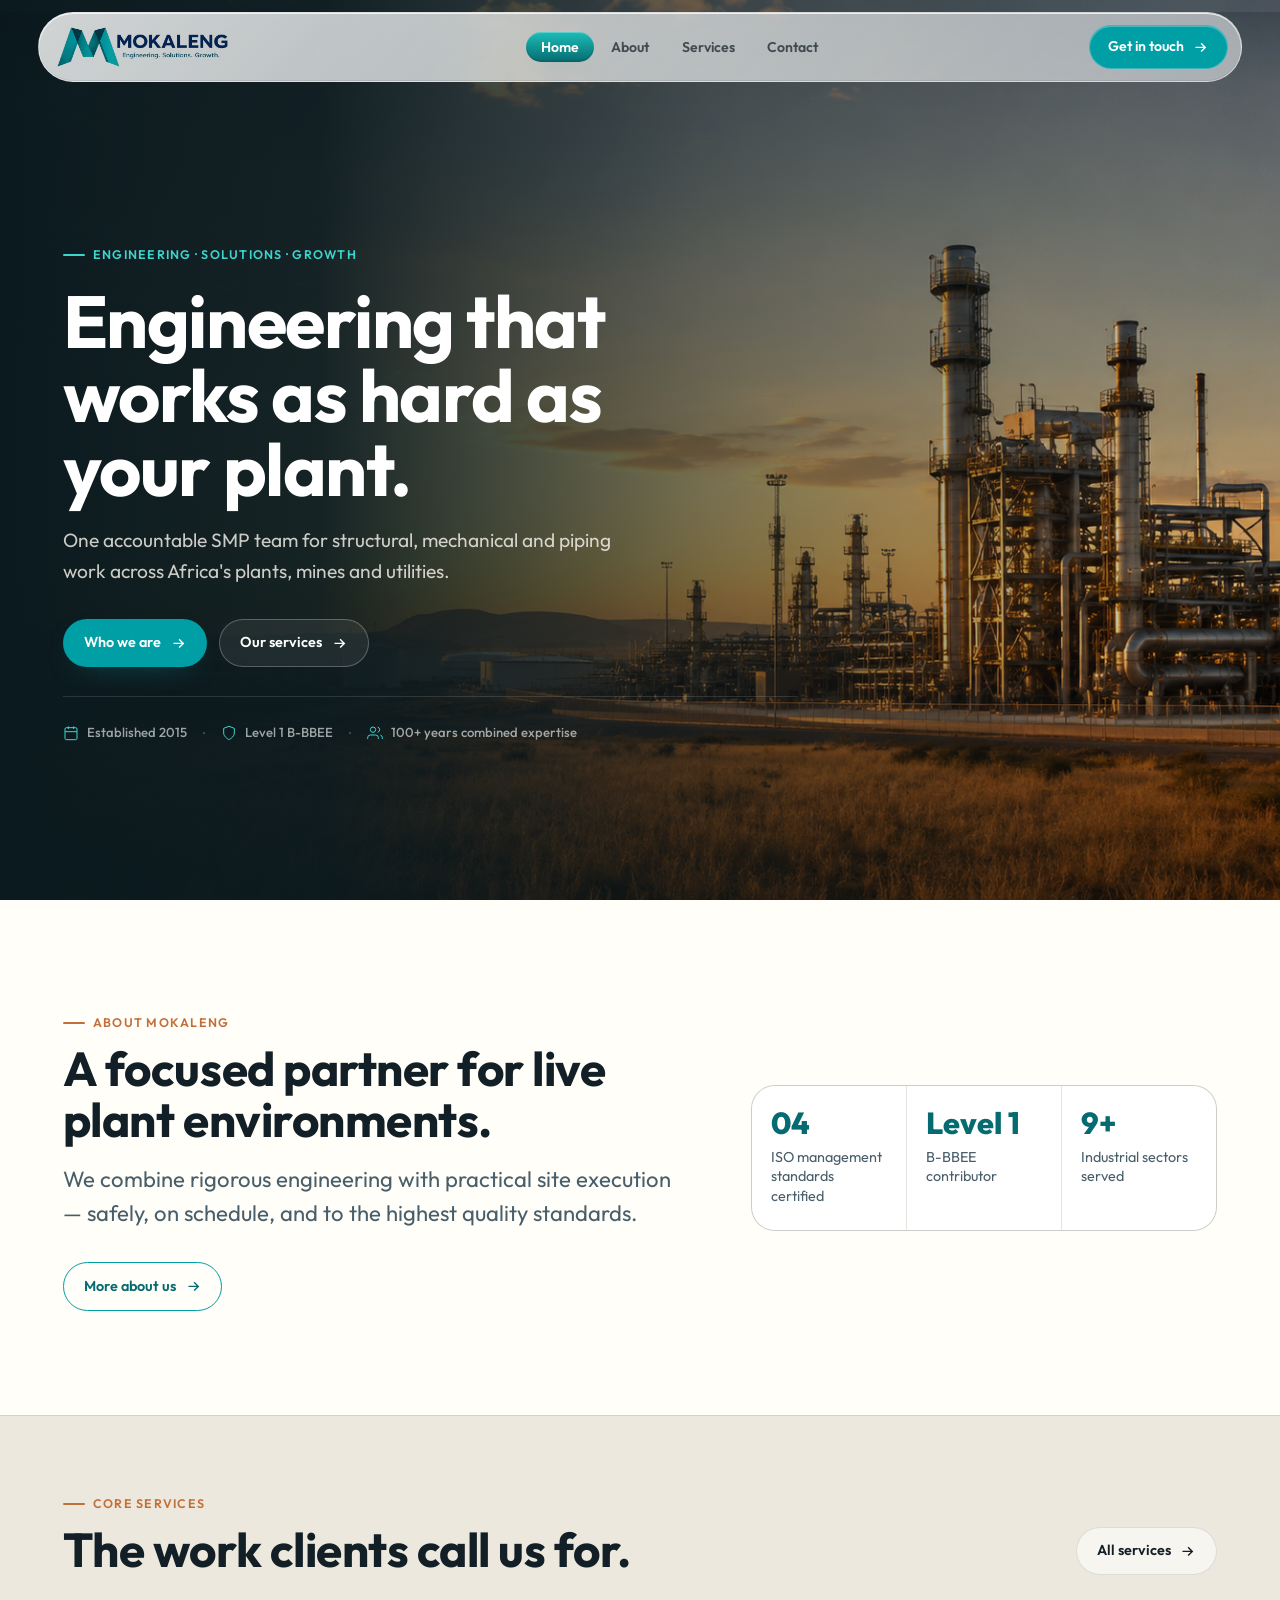
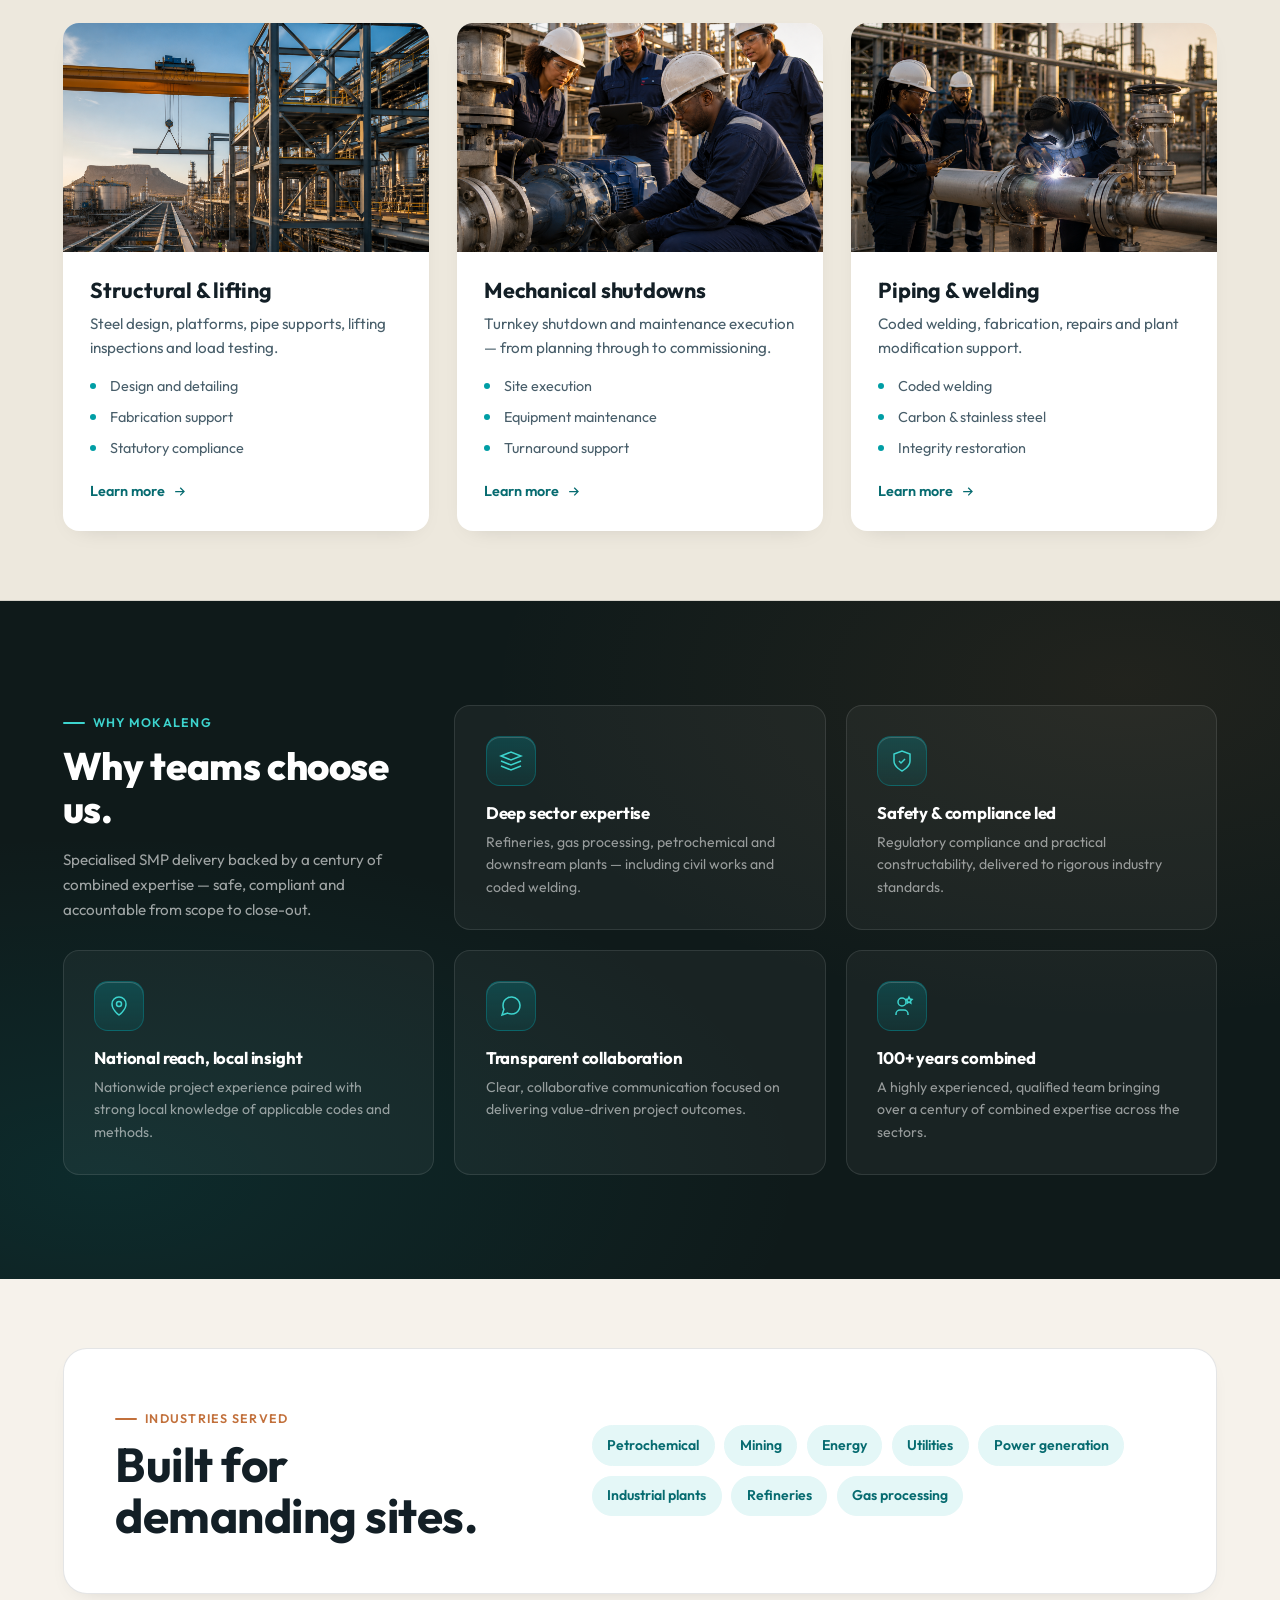
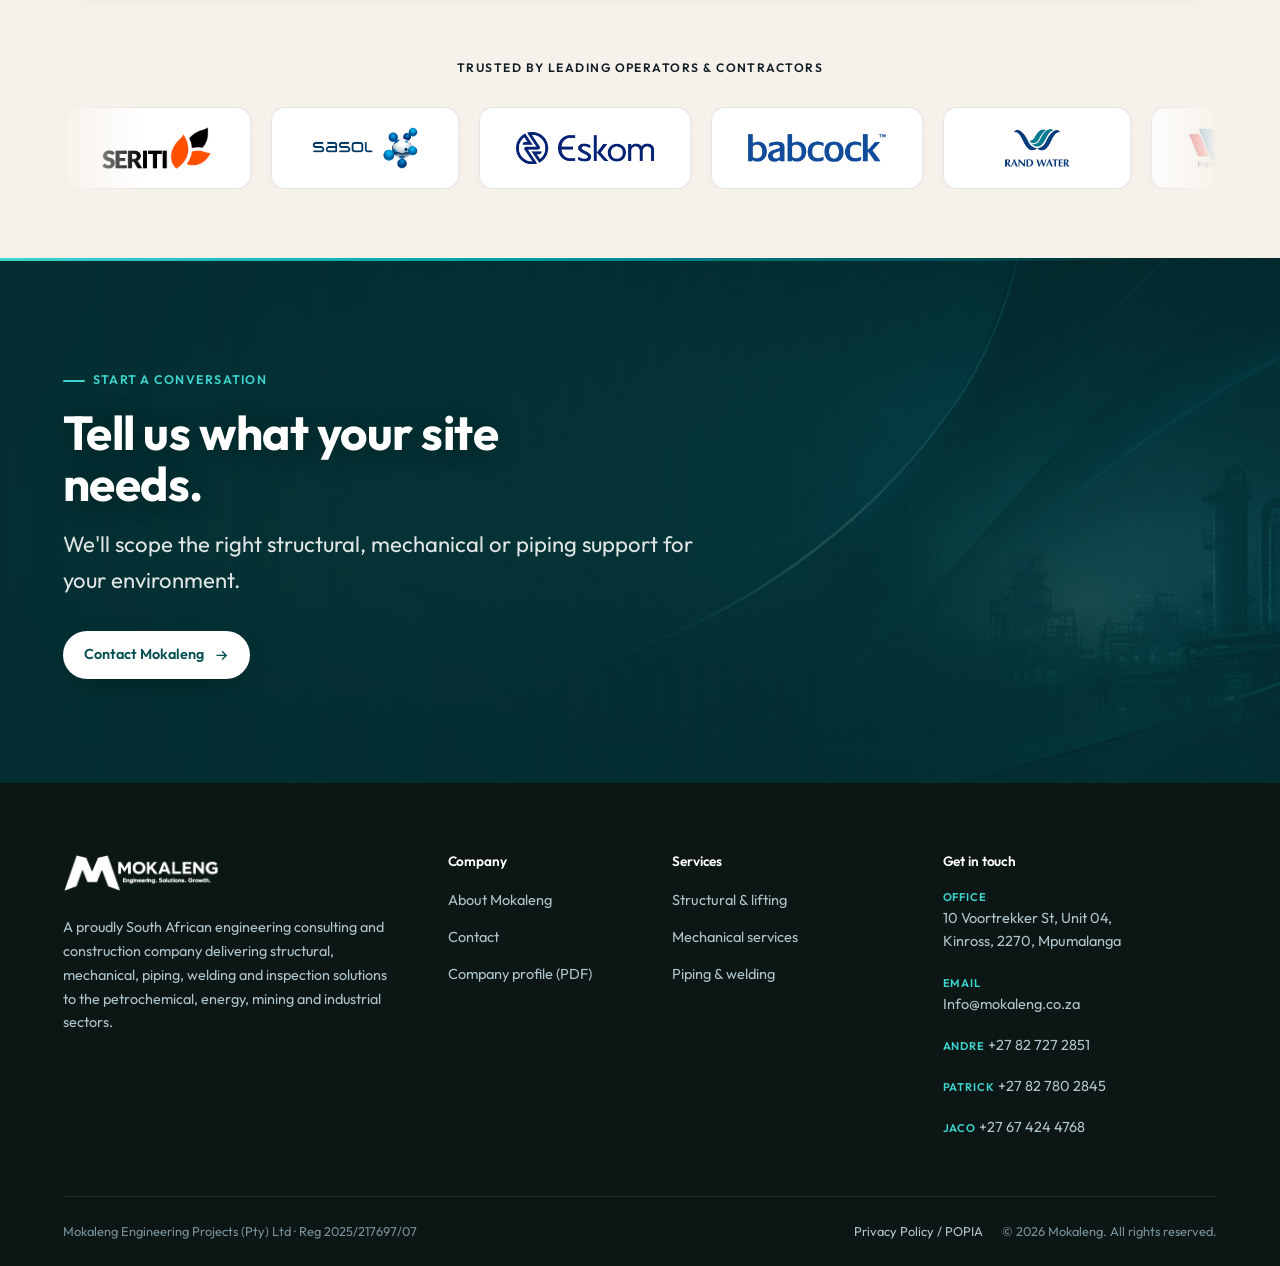
==== commit e1db14ba: "touch ups" ====
--- a/index.html
+++ b/index.html
@@ -211,35 +211,54 @@
   </div>
 </section>
 
-<!-- ── How we work ───────────────────────────────────────────────────────── -->
-<section class="section delivery-system">
+<!-- ── Why Mokaleng ──────────────────────────────────────────────────────── -->
+<section class="section why-choose">
   <div class="container">
-    <div class="section-head reveal">
-      <div class="heading">
-        <p class="eyebrow on-dark">How we work</p>
-        <h2 class="heading__title" style="color:var(--white)">A clear process from scope to close-out.</h2>
-      </div>
-    </div>
-    <div class="grid cols-4 mt-3">
-      <div class="feature reveal">
-        <span class="feature__step">01</span>
-        <h3 class="feature__title">Scope clearly</h3>
-        <p class="feature__text">Define the work, constraints, standards and interfaces before execution starts.</p>
-      </div>
-      <div class="feature reveal" data-delay="1">
-        <span class="feature__step">02</span>
-        <h3 class="feature__title">Plan safely</h3>
-        <p class="feature__text">Align people, permits, procedures and shutdown windows around site risk.</p>
-      </div>
-      <div class="feature reveal" data-delay="2">
-        <span class="feature__step">03</span>
-        <h3 class="feature__title">Execute precisely</h3>
-        <p class="feature__text">Fabricate, install, inspect and maintain with disciplined site coordination.</p>
-      </div>
-      <div class="feature reveal" data-delay="3">
-        <span class="feature__step">04</span>
-        <h3 class="feature__title">Close out properly</h3>
-        <p class="feature__text">Hand over records, certifications and documentation audit-ready.</p>
+    <div class="why-grid">
+      <div class="why-intro reveal">
+        <p class="eyebrow on-dark">Why Mokaleng</p>
+        <h2 class="why-intro__title">Why teams choose us.</h2>
+        <p class="why-intro__text">Specialised SMP delivery backed by a century of combined expertise — safe, compliant and accountable from scope to close-out.</p>
+      </div>
+
+      <div class="why-card reveal" data-delay="1">
+        <div class="why-card__icon">
+          <svg viewBox="0 0 24 24" fill="none" stroke="currentColor" stroke-width="1.5"><path d="M2 7l10-4 10 4-10 4L2 7z"/><path d="M2 12l10 4 10-4M2 17l10 4 10-4"/></svg>
+        </div>
+        <h3 class="why-card__title">Deep sector expertise</h3>
+        <p class="why-card__text">Refineries, gas processing, petrochemical and downstream plants — including civil works and coded welding.</p>
+      </div>
+
+      <div class="why-card reveal" data-delay="2">
+        <div class="why-card__icon">
+          <svg viewBox="0 0 24 24" fill="none" stroke="currentColor" stroke-width="1.5"><path d="M12 22s8-4 8-10V5l-8-3-8 3v7c0 6 8 10 8 10z"/><path d="M9 12l2 2 4-4"/></svg>
+        </div>
+        <h3 class="why-card__title">Safety &amp; compliance led</h3>
+        <p class="why-card__text">Regulatory compliance and practical constructability, delivered to rigorous industry standards.</p>
+      </div>
+
+      <div class="why-card reveal" data-delay="3">
+        <div class="why-card__icon">
+          <svg viewBox="0 0 24 24" fill="none" stroke="currentColor" stroke-width="1.5"><path d="M12 21s-7-5.2-7-11a7 7 0 0114 0c0 5.8-7 11-7 11z"/><circle cx="12" cy="10" r="2.5"/></svg>
+        </div>
+        <h3 class="why-card__title">National reach, local insight</h3>
+        <p class="why-card__text">Nationwide project experience paired with strong local knowledge of applicable codes and methods.</p>
+      </div>
+
+      <div class="why-card reveal" data-delay="1">
+        <div class="why-card__icon">
+          <svg viewBox="0 0 24 24" fill="none" stroke="currentColor" stroke-width="1.5"><path d="M21 11.5a8.38 8.38 0 01-.9 3.8 8.5 8.5 0 01-7.6 4.7 8.38 8.38 0 01-3.8-.9L3 21l1.9-5.7a8.38 8.38 0 01-.9-3.8 8.5 8.5 0 014.7-7.6 8.38 8.38 0 013.8-.9h.5a8.48 8.48 0 018 8v.5z"/></svg>
+        </div>
+        <h3 class="why-card__title">Transparent collaboration</h3>
+        <p class="why-card__text">Clear, collaborative communication focused on delivering value-driven project outcomes.</p>
+      </div>
+
+      <div class="why-card reveal" data-delay="2">
+        <div class="why-card__icon">
+          <svg viewBox="0 0 24 24" fill="none" stroke="currentColor" stroke-width="1.5"><circle cx="12" cy="8" r="4"/><path d="M6 21v-1a4 4 0 014-4h4a4 4 0 014 4v1"/><path d="M19 3l1 2 2 .5-1.5 1.5.3 2L19 8l-1.8 1 .3-2L16 5.5 18 5z"/></svg>
+        </div>
+        <h3 class="why-card__title">100+ years combined</h3>
+        <p class="why-card__text">A highly experienced, qualified team bringing over a century of combined expertise across the sectors.</p>
       </div>
     </div>
   </div>
--- a/assets/css/style.css
+++ b/assets/css/style.css
@@ -322,11 +322,10 @@
   top: 0;
   z-index: 100;
   background: transparent;
-  border-bottom: 1px solid transparent;
   backdrop-filter: none;
   -webkit-backdrop-filter: none;
   box-shadow: none;
-  transition: background 0.45s ease, box-shadow 0.45s ease, border-color 0.45s ease, backdrop-filter 0.45s ease;
+  transition: background 0.45s ease, box-shadow 0.45s ease, backdrop-filter 0.45s ease;
 }
 /* Soft top scrim so the floating controls stay readable over image heroes. */
 .header::before {
@@ -340,7 +339,6 @@
 }
 .header.is-solid {
   background: transparent;
-  border-bottom-color: transparent;
   box-shadow: none;
 }
 .header.is-solid::before { opacity: 0.35; }
@@ -943,6 +941,81 @@
     radial-gradient(ellipse at 90% 20%, rgba(194,112,59,0.1), transparent 38%),
     radial-gradient(ellipse at 10% 70%, rgba(0,158,165,0.12), transparent 40%),
     #0F1A1A;
+}
+
+/* ── Why Mokaleng ────────────────────────────────────────────────────────── */
+.why-choose {
+  background:
+    radial-gradient(ellipse at 88% 12%, rgba(194,112,59,0.1), transparent 40%),
+    radial-gradient(ellipse at 8% 85%, rgba(0,158,165,0.13), transparent 42%),
+    #0F1A1A;
+}
+.why-grid {
+  display: grid;
+  grid-template-columns: repeat(3, 1fr);
+  gap: 1.25rem;
+}
+.why-intro {
+  display: flex;
+  flex-direction: column;
+  justify-content: center;
+  padding: 0.5rem 1rem 0.5rem 0;
+}
+.why-intro__title {
+  color: var(--white);
+  font-size: clamp(1.7rem, 1.3rem + 1.6vw, 2.4rem);
+  font-weight: 800;
+  line-height: 1.12;
+  margin: 0.7rem 0 1rem;
+}
+.why-intro__text {
+  color: rgba(255,255,255,0.6);
+  font-size: 0.95rem;
+  line-height: 1.65;
+  max-width: 36ch;
+}
+.why-card {
+  position: relative;
+  background: rgba(255,255,255,0.045);
+  border: 1px solid rgba(255,255,255,0.1);
+  border-radius: var(--radius-lg);
+  padding: clamp(1.4rem, 1.1rem + 1vw, 1.9rem);
+  transition: border-color var(--speed) var(--ease), background var(--speed) var(--ease), transform var(--speed) var(--ease);
+}
+.why-card:hover {
+  background: rgba(255,255,255,0.07);
+  border-color: rgba(0,158,165,0.45);
+  transform: translateY(-4px);
+}
+.why-card__icon {
+  width: 50px;
+  height: 50px;
+  border-radius: 14px;
+  display: grid;
+  place-items: center;
+  margin-bottom: 1.1rem;
+  background: linear-gradient(180deg, rgba(0,158,165,0.28), rgba(0,158,165,0.12));
+  border: 1px solid rgba(0,158,165,0.35);
+  box-shadow: inset 0 1px 0 rgba(255,255,255,0.18);
+}
+.why-card__icon svg { width: 24px; height: 24px; stroke: var(--teal-light); }
+.why-card__title {
+  color: var(--white);
+  font-size: 1.05rem;
+  font-weight: 700;
+  margin-bottom: 0.55rem;
+}
+.why-card__text {
+  color: rgba(255,255,255,0.55);
+  font-size: 0.88rem;
+  line-height: 1.6;
+}
+@media (max-width: 900px) {
+  .why-grid { grid-template-columns: repeat(2, 1fr); }
+  .why-intro { padding-bottom: 0.5rem; }
+}
+@media (max-width: 560px) {
+  .why-grid { grid-template-columns: 1fr; }
 }
 
 .feature {
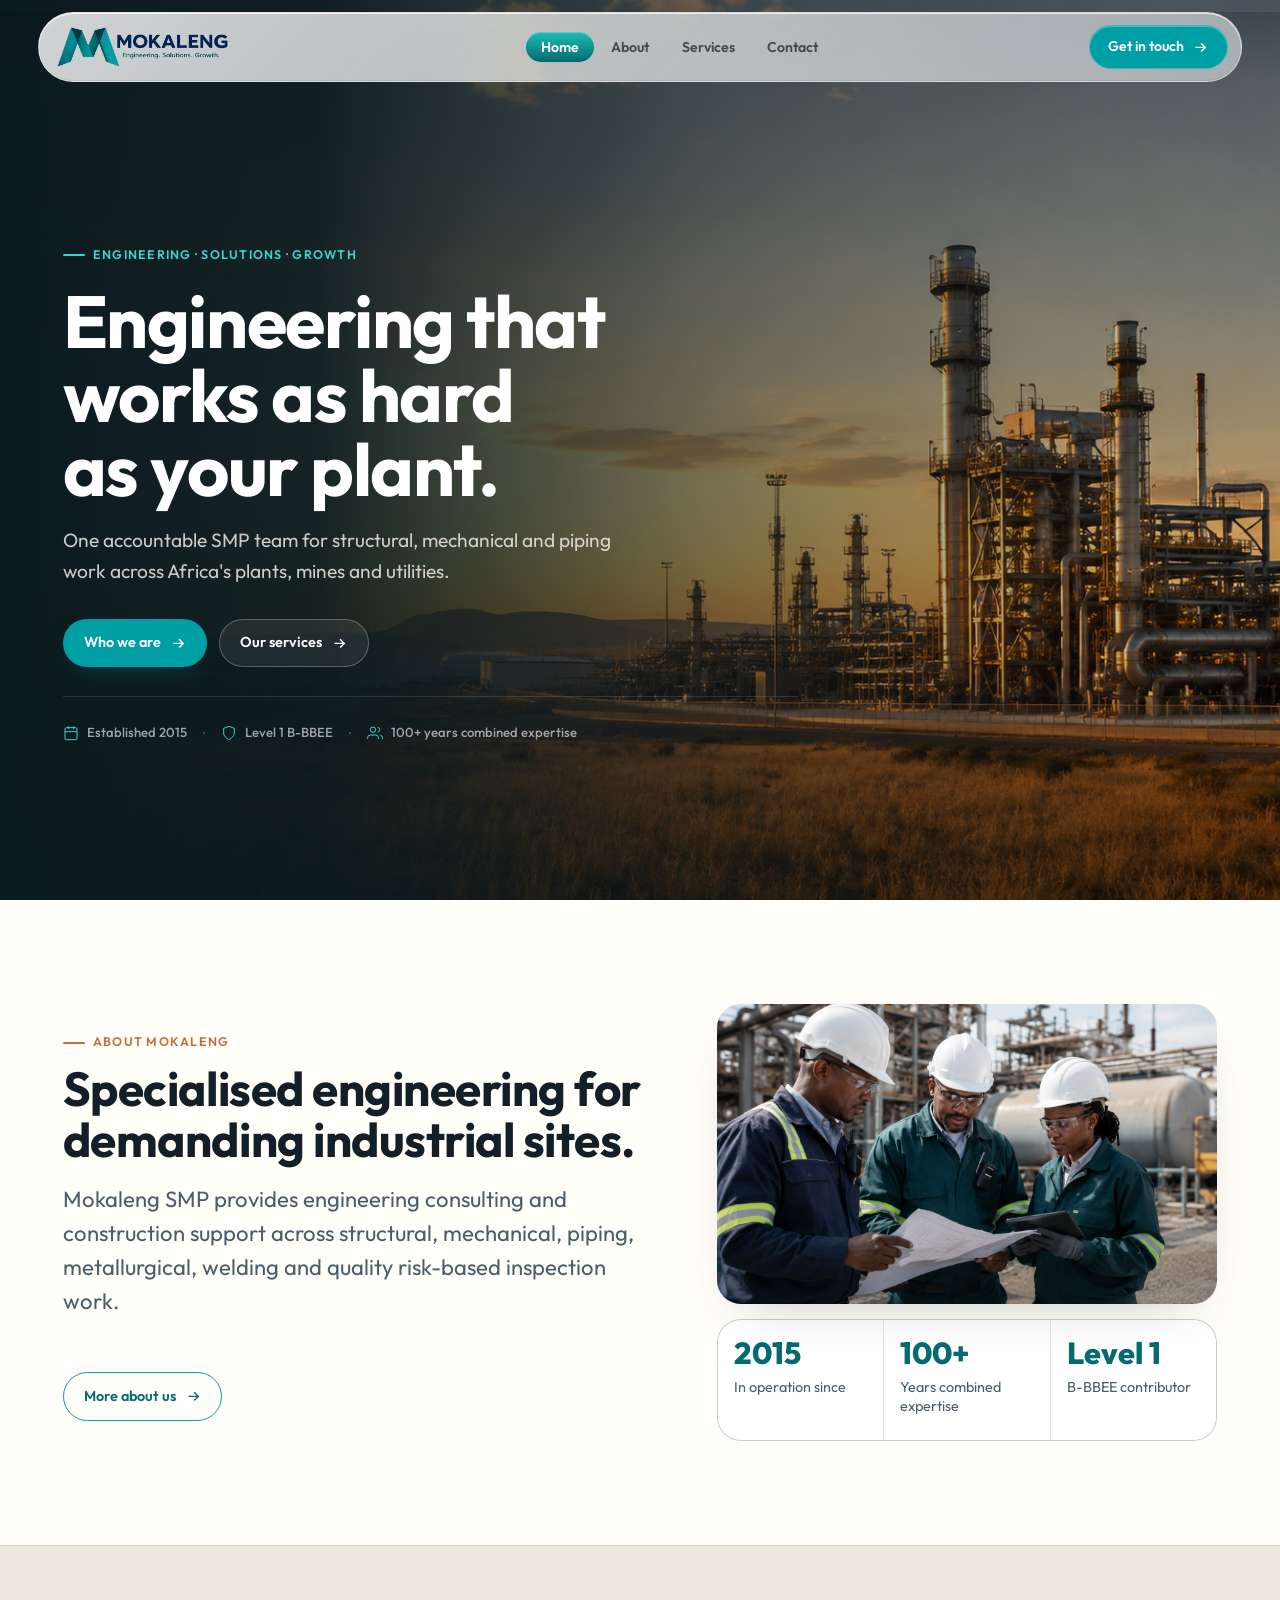
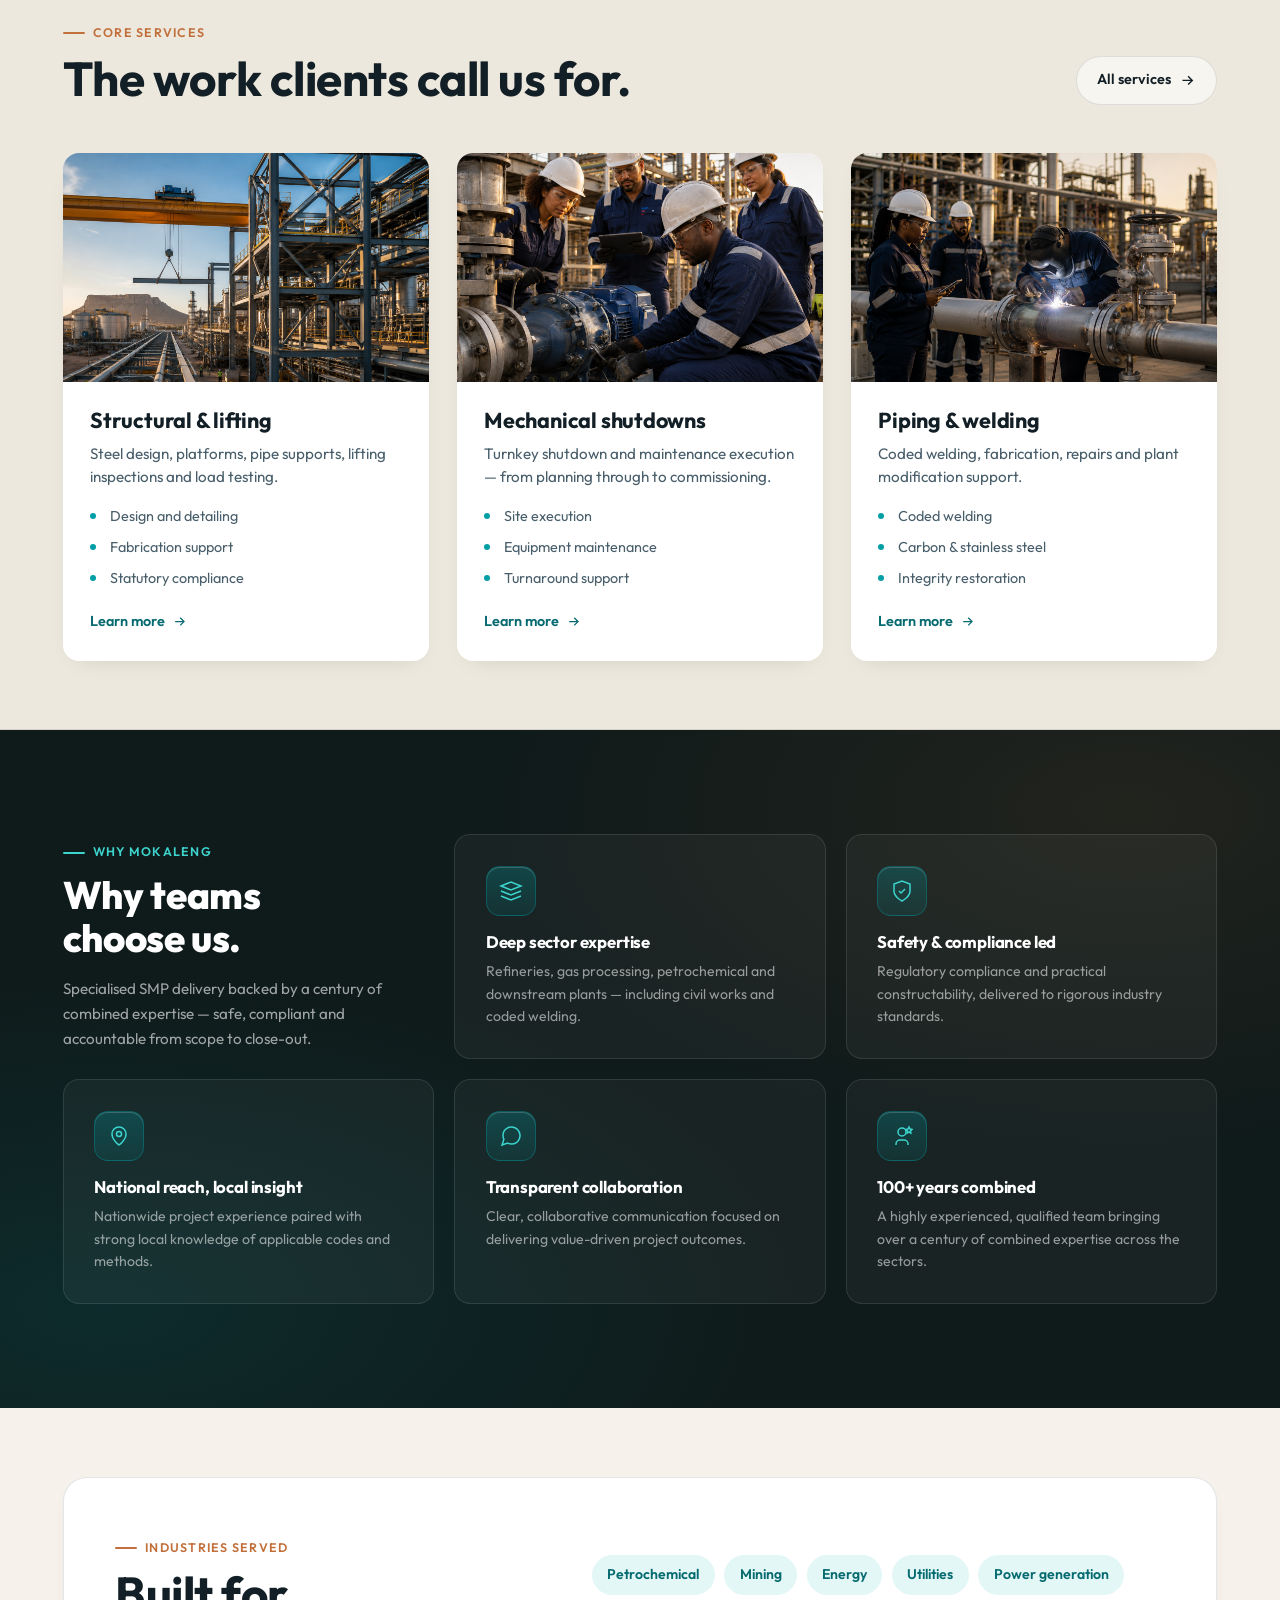
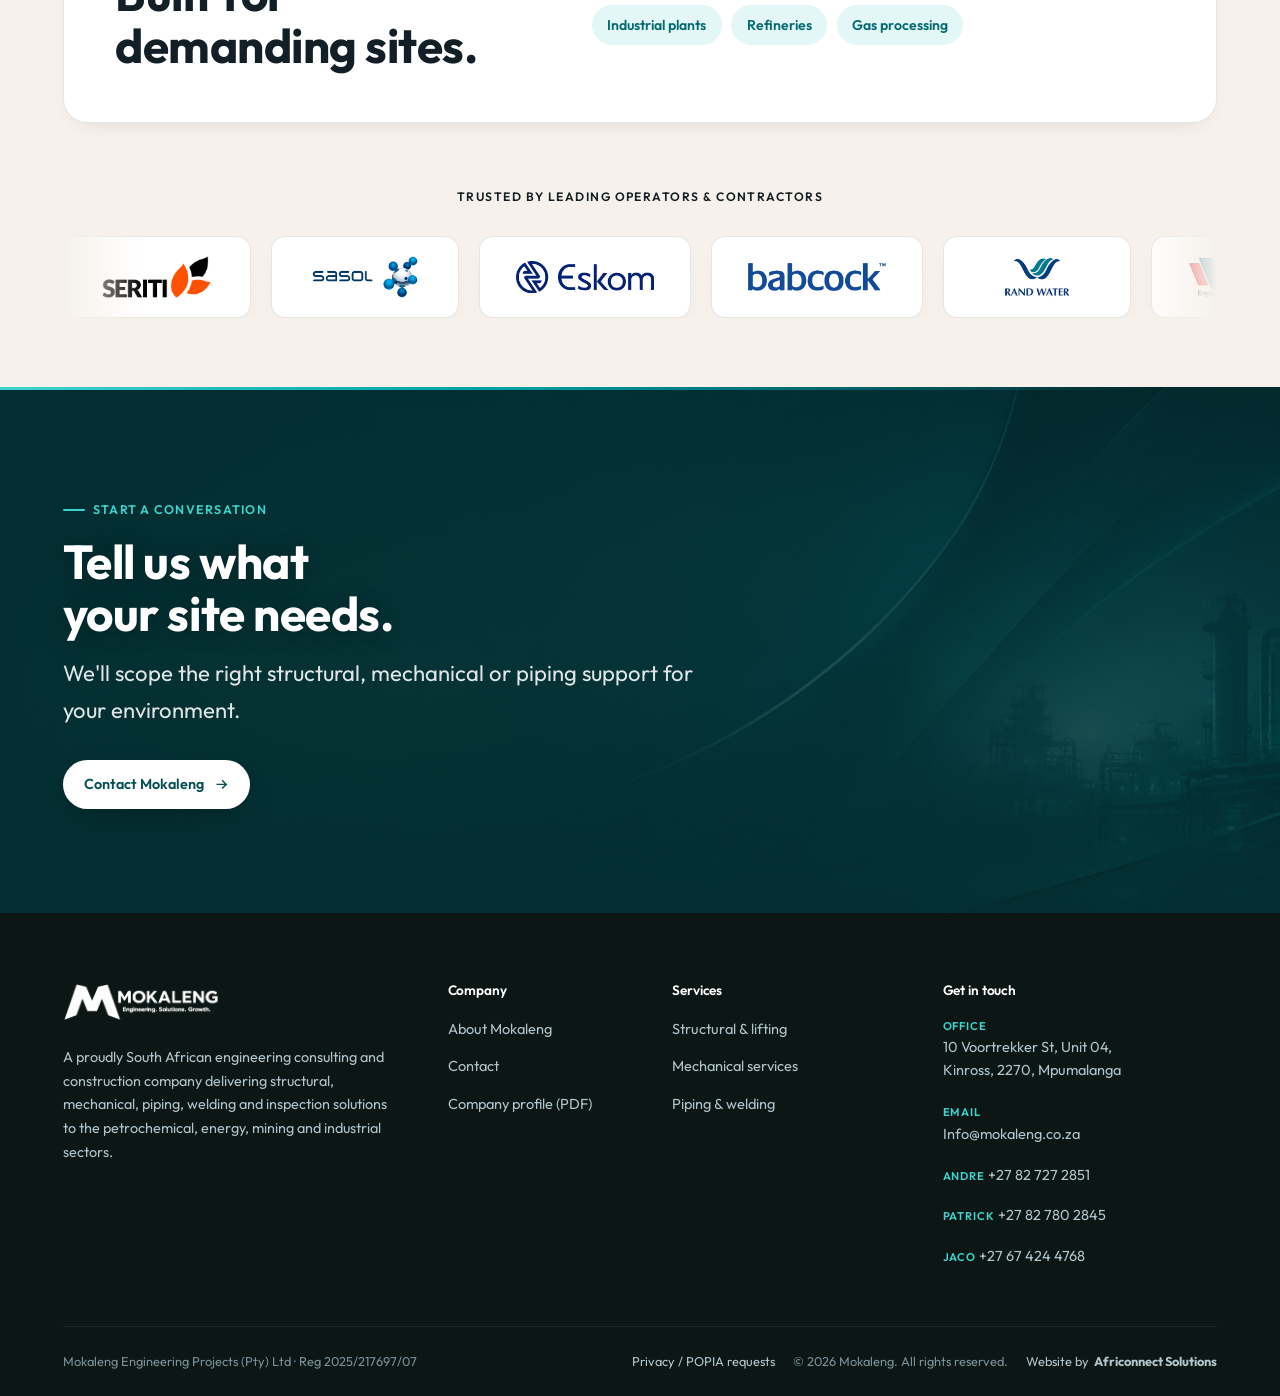
==== commit 577a677f: "test 1" ====
--- a/index.html
+++ b/index.html
@@ -3,12 +3,16 @@
 <head>
 <meta charset="UTF-8" />
 <meta name="viewport" content="width=device-width, initial-scale=1.0" />
+<script>document.documentElement.classList.add("js");</script>
 <meta name="theme-color" content="#009EA5" />
 <link rel="preconnect" href="https://fonts.googleapis.com" />
 <link rel="preconnect" href="https://fonts.gstatic.com" crossorigin />
 <link href="https://fonts.googleapis.com/css2?family=Outfit:wght@300;400;500;600;700;800&display=swap" rel="stylesheet" />
 <link rel="stylesheet" href="assets/css/style.css" />
-<link rel="icon" type="image/png" href="assets/img/logo.png" />
+<link rel="icon" type="image/x-icon" href="assets/img/favicon.ico" />
+<link rel="icon" type="image/png" sizes="32x32" href="assets/img/favicon-32.png" />
+<link rel="icon" type="image/png" sizes="16x16" href="assets/img/favicon-16.png" />
+<link rel="apple-touch-icon" href="assets/img/apple-touch-icon.png" />
 <title>Mokaleng | Structural, Mechanical & Piping Engineering — South Africa</title>
 <meta name="description" content="Mokaleng SMP provides structural, mechanical, piping, welding, fabrication and inspection services for South Africa's petrochemical, energy, mining and industrial sectors." />
 </head>
@@ -106,12 +110,18 @@
 
 
 <!-- ── About intro ───────────────────────────────────────────────────────── -->
-<section class="section landing-intro">
-  <div class="container split">
-    <div class="reveal">
+<section class="section landing-intro" id="about-preview">
+  <div class="container landing-about">
+    <div class="landing-about__copy reveal">
       <p class="eyebrow">About Mokaleng</p>
-      <h2 class="heading__title">A focused partner for live plant environments.</h2>
-      <p class="lead mt-1">We combine rigorous engineering with practical site execution — safely, on schedule, and to the highest quality standards.</p>
+      <h2 class="heading__title">Specialised engineering for demanding industrial sites.</h2>
+      <p class="lead mt-1">Mokaleng SMP provides engineering consulting and construction support across structural, mechanical, piping, metallurgical, welding and quality risk-based inspection work.</p>
+      <!-- <p class="landing-about__text">Since 2015, our team has helped clients fabricate, install, maintain and repair critical plant infrastructure with a practical focus on safety, quality and compliance.</p> -->
+      <div class="landing-about__proof">
+        <!-- <span>Petrochemical</span>
+        <span>Power generation</span>
+        <span>Utilities</span> -->
+      </div>
       <div class="flex-actions mt-2">
         <a class="btn btn--teal-outline" href="about.html">
           More about us
@@ -119,18 +129,24 @@
         </a>
       </div>
     </div>
-    <div class="landing-metrics reveal" data-delay="1">
-      <div>
-        <strong>04</strong>
-        <span>ISO management standards certified</span>
-      </div>
-      <div>
-        <strong>Level 1</strong>
-        <span>B-BBEE contributor</span>
-      </div>
-      <div>
-        <strong>9+</strong>
-        <span>Industrial sectors served</span>
+
+    <div class="landing-about__panel reveal" data-delay="1">
+      <div class="landing-about__media">
+        <img src="assets/img/about-us.png" alt="Mokaleng engineers reviewing site drawings" loading="lazy" decoding="async" />
+      </div>
+      <div class="landing-metrics" aria-label="Company highlights">
+        <div>
+          <strong>2015</strong>
+          <span>In operation since</span>
+        </div>
+        <div>
+          <strong>100+</strong>
+          <span>Years combined expertise</span>
+        </div>
+        <div>
+          <strong>Level 1</strong>
+          <span>B-BBEE contributor</span>
+        </div>
       </div>
     </div>
   </div>
@@ -153,7 +169,7 @@
     <div class="grid cols-3 mt-3">
       <article class="service-card reveal">
         <div class="service-card__media">
-          <img src="assets/img/structural-engineering.png" alt="Structural steel and platform fabrication" />
+          <img src="assets/img/structural-engineering.png" alt="Structural steel and platform fabrication" loading="lazy" decoding="async" />
         </div>
         <div class="service-card__body">
           <h3 class="service-card__title">Structural & lifting</h3>
@@ -172,7 +188,7 @@
 
       <article class="service-card reveal" data-delay="1">
         <div class="service-card__media">
-          <img src="assets/img/mechenical.png" alt="Mechanical equipment maintenance on-site" />
+          <img src="assets/img/mechenical.png" alt="Mechanical equipment maintenance on-site" loading="lazy" decoding="async" />
         </div>
         <div class="service-card__body">
           <h3 class="service-card__title">Mechanical shutdowns</h3>
@@ -191,7 +207,7 @@
 
       <article class="service-card reveal" data-delay="2">
         <div class="service-card__media">
-          <img src="assets/img/piping.png" alt="Coded welding and piping fabrication" />
+          <img src="assets/img/piping.png" alt="Coded welding and piping fabrication" loading="lazy" decoding="async" />
         </div>
         <div class="service-card__body">
           <h3 class="service-card__title">Piping & welding</h3>
@@ -289,23 +305,23 @@
       <p class="trusted__label">Trusted by leading operators &amp; contractors</p>
       <div class="marquee">
         <div class="marquee__track">
-          <div class="marquee__chip"><img src="assets/img/client-seriti.png" alt="Seriti" /></div>
-          <div class="marquee__chip"><img src="assets/img/client-sasol.png" alt="Sasol" /></div>
-          <div class="marquee__chip"><img src="assets/img/client-eskom.png" alt="Eskom" /></div>
-          <div class="marquee__chip"><img src="assets/img/client-babcock.png" alt="Babcock" /></div>
-          <div class="marquee__chip"><img src="assets/img/client-randwater.png" alt="Rand Water" /></div>
-          <div class="marquee__chip"><img src="assets/img/client-mabro.png" alt="Mabro" /></div>
-          <div class="marquee__chip"><img src="assets/img/client-cooperheat.png" alt="Cooperheat" /></div>
-          <div class="marquee__chip"><img src="assets/img/client-newage.png" alt="New Age" /></div>
+          <div class="marquee__chip"><img src="assets/img/client-seriti.png" alt="Seriti" loading="lazy" decoding="async" /></div>
+          <div class="marquee__chip"><img src="assets/img/client-sasol.png" alt="Sasol" loading="lazy" decoding="async" /></div>
+          <div class="marquee__chip"><img src="assets/img/client-eskom.png" alt="Eskom" loading="lazy" decoding="async" /></div>
+          <div class="marquee__chip"><img src="assets/img/client-babcock.png" alt="Babcock" loading="lazy" decoding="async" /></div>
+          <div class="marquee__chip"><img src="assets/img/client-randwater.png" alt="Rand Water" loading="lazy" decoding="async" /></div>
+          <div class="marquee__chip"><img src="assets/img/client-mabro.png" alt="Mabro" loading="lazy" decoding="async" /></div>
+          <div class="marquee__chip"><img src="assets/img/client-cooperheat.png" alt="Cooperheat" loading="lazy" decoding="async" /></div>
+          <div class="marquee__chip"><img src="assets/img/client-newage.png" alt="New Age" loading="lazy" decoding="async" /></div>
           <!-- duplicate set for seamless loop -->
-          <div class="marquee__chip" aria-hidden="true"><img src="assets/img/client-seriti.png" alt="" /></div>
-          <div class="marquee__chip" aria-hidden="true"><img src="assets/img/client-sasol.png" alt="" /></div>
-          <div class="marquee__chip" aria-hidden="true"><img src="assets/img/client-eskom.png" alt="" /></div>
-          <div class="marquee__chip" aria-hidden="true"><img src="assets/img/client-babcock.png" alt="" /></div>
-          <div class="marquee__chip" aria-hidden="true"><img src="assets/img/client-randwater.png" alt="" /></div>
-          <div class="marquee__chip" aria-hidden="true"><img src="assets/img/client-mabro.png" alt="" /></div>
-          <div class="marquee__chip" aria-hidden="true"><img src="assets/img/client-cooperheat.png" alt="" /></div>
-          <div class="marquee__chip" aria-hidden="true"><img src="assets/img/client-newage.png" alt="" /></div>
+          <div class="marquee__chip" aria-hidden="true"><img src="assets/img/client-seriti.png" alt="" loading="lazy" decoding="async" /></div>
+          <div class="marquee__chip" aria-hidden="true"><img src="assets/img/client-sasol.png" alt="" loading="lazy" decoding="async" /></div>
+          <div class="marquee__chip" aria-hidden="true"><img src="assets/img/client-eskom.png" alt="" loading="lazy" decoding="async" /></div>
+          <div class="marquee__chip" aria-hidden="true"><img src="assets/img/client-babcock.png" alt="" loading="lazy" decoding="async" /></div>
+          <div class="marquee__chip" aria-hidden="true"><img src="assets/img/client-randwater.png" alt="" loading="lazy" decoding="async" /></div>
+          <div class="marquee__chip" aria-hidden="true"><img src="assets/img/client-mabro.png" alt="" loading="lazy" decoding="async" /></div>
+          <div class="marquee__chip" aria-hidden="true"><img src="assets/img/client-cooperheat.png" alt="" loading="lazy" decoding="async" /></div>
+          <div class="marquee__chip" aria-hidden="true"><img src="assets/img/client-newage.png" alt="" loading="lazy" decoding="async" /></div>
         </div>
       </div>
     </div>
@@ -314,7 +330,7 @@
 
 <!-- ── CTA ───────────────────────────────────────────────────────────────── -->
 <section class="cta">
-  <div class="cta__bg"><img src="assets/img/CTA.png" alt="" aria-hidden="true" /></div>
+  <div class="cta__bg"><img src="assets/img/CTA.png" alt="" aria-hidden="true" loading="lazy" decoding="async" /></div>
   <div class="container section">
     <div class="cta__inner reveal">
       <p class="eyebrow on-dark">Start a conversation</p>
@@ -379,8 +395,9 @@
     <div class="footer__bottom">
       <span class="reg">Mokaleng Engineering Projects (Pty) Ltd · Reg 2025/217697/07</span>
       <div class="footer__legal">
-        <a href="#">Privacy Policy / POPIA</a>
+        <a href="contact.html#enquiry">Privacy / POPIA requests</a>
         <span>&copy; <span id="year">2026</span> Mokaleng. All rights reserved.</span>
+        <a class="site-signature" href="https://africonnectsolutions.co.za" target="_blank" rel="noopener">Website by <strong>Africonnect Solutions</strong></a>
       </div>
     </div>
   </div>
--- a/assets/css/style.css
+++ b/assets/css/style.css
@@ -95,6 +95,7 @@
 a { color: inherit; text-decoration: none; }
 button { font: inherit; cursor: pointer; border: 0; background: none; }
 ul { list-style: none; padding: 0; }
+h1, h2, h3, h4, p, li, a, span { overflow-wrap: break-word; }
 :focus-visible {
   outline: 2.5px solid var(--teal);
   outline-offset: 3px;
@@ -108,6 +109,7 @@
   line-height: 1.08;
   letter-spacing: -0.01em;
   color: var(--ink);
+  text-wrap: balance;
 }
 
 .eyebrow {
@@ -144,6 +146,7 @@
   max-width: var(--maxw);
   margin-inline: auto;
   padding-inline: var(--pad-x);
+  min-width: 0;
 }
 .section {
   padding-block: var(--sec-y);
@@ -171,6 +174,15 @@
   grid-template-columns: 1fr 1fr;
   gap: clamp(2rem, 1rem + 4vw, 5rem);
   align-items: center;
+}
+.split > *,
+.grid > *,
+.contact-grid > *,
+.about-feature > *,
+.landing-about > *,
+.why-grid > *,
+.industry-band > * {
+  min-width: 0;
 }
 .split--reverse { grid-template-columns: 1fr 1fr; }
 .split--reverse .split__media { order: -1; }
@@ -709,6 +721,7 @@
 .about-feature__media {
   position: relative;
   overflow: hidden;
+  min-width: 0;
 }
 .about-feature__media img {
   width: 100%;
@@ -728,6 +741,7 @@
   display: flex;
   flex-direction: column;
   justify-content: center;
+  min-width: 0;
 }
 .about-feature__eyebrow { color: var(--copper) !important; }
 .about-feature__eyebrow::before { background: var(--copper) !important; }
@@ -806,8 +820,58 @@
 .landing-intro {
   background: #FFFEF8;
 }
-.landing-intro .split {
-  grid-template-columns: minmax(0, 1fr) minmax(320px, 0.75fr);
+.landing-about {
+  display: grid;
+  grid-template-columns: minmax(0, 0.92fr) minmax(320px, 0.78fr);
+  gap: clamp(2rem, 5vw, 5rem);
+  align-items: center;
+}
+.landing-about__copy {
+  max-width: 62ch;
+}
+.landing-about__text {
+  margin-top: 1rem;
+  color: var(--ink-soft);
+  max-width: 56ch;
+}
+.landing-about__proof {
+  display: flex;
+  flex-wrap: wrap;
+  gap: 0.55rem;
+  margin-top: 1.35rem;
+}
+.landing-about__proof span {
+  padding: 0.44rem 0.78rem;
+  border-radius: 999px;
+  border: 1px solid var(--line-teal);
+  background: var(--teal-pale);
+  color: var(--teal-dark);
+  font-size: 0.84rem;
+  font-weight: 600;
+}
+.landing-about__panel {
+  display: grid;
+  gap: 0.9rem;
+}
+.landing-about__media {
+  position: relative;
+  overflow: hidden;
+  border-radius: var(--radius-xl);
+  aspect-ratio: 5/3;
+  background: var(--teal-pale);
+  box-shadow: var(--shadow-md);
+}
+.landing-about__media::after {
+  content: "";
+  position: absolute;
+  inset: 0;
+  background: linear-gradient(180deg, transparent 50%, rgba(11,26,31,0.22));
+  pointer-events: none;
+}
+.landing-about__media img {
+  width: 100%;
+  height: 100%;
+  object-fit: cover;
 }
 
 .landing-metrics {
@@ -820,9 +884,9 @@
   overflow: hidden;
 }
 .landing-metrics div {
-  padding: 1.4rem 1.2rem;
+  padding: 1.15rem 1rem;
   background: var(--white);
-  min-height: 9rem;
+  min-height: 7.5rem;
 }
 .landing-metrics strong {
   display: block;
@@ -1226,7 +1290,7 @@
 .page-hero__title {
   font-size: clamp(2.4rem, 1.8rem + 2.5vw, 4.2rem);
   color: var(--white);
-  max-width: 18ch;
+  max-width: min(18ch, 100%);
   margin-top: 0.7rem;
 }
 .page-hero__text {
@@ -1254,6 +1318,7 @@
 
 /* ── Service detail blocks (services page) ───────────────────────────────── */
 .service-block { scroll-margin-top: 90px; }
+.service-block--lined { border-block: 1px solid var(--line); }
 .service-block__head {
   display: flex;
   align-items: flex-start;
@@ -1298,6 +1363,7 @@
 
 /* Service nav cards (services page top) */
 .svc-nav { background: var(--navy); }
+.svc-nav a.feature { text-decoration: none; }
 .svc-nav .feature__check {
   width: 36px; height: 36px;
   border: 1.5px solid var(--teal-light);
@@ -1323,6 +1389,22 @@
 .value-card__title { font-size: 1.1rem; color: var(--ink); margin-bottom: 0.5rem; }
 .value-card__text { font-size: 0.92rem; color: var(--ink-soft); line-height: 1.55; }
 
+/* ── Vision / mission ───────────────────────────────────────────────────── */
+.vision-media { aspect-ratio: 3/4; }
+.vision-block {
+  border-left: 3px solid var(--teal);
+  padding-left: 1.3rem;
+}
+.vision-block--mission { border-left-color: var(--teal-mid); }
+.vision-block__label {
+  font-size: 0.75rem;
+  font-weight: 700;
+  letter-spacing: 0.1em;
+  text-transform: uppercase;
+  color: var(--teal-dark);
+}
+.vision-block__text { font-size: var(--step-1); }
+
 /* ── Principles strip ────────────────────────────────────────────────────── */
 .principles-strip {
   background:
@@ -1581,9 +1663,11 @@
   display: flex;
   align-items: center;
   gap: 0.8rem;
+  flex-wrap: wrap;
   margin-top: 0.55rem;
   font-size: 0.93rem;
 }
+.info-card__row--top { align-items: flex-start; }
 .info-card__row a { color: var(--ink); font-weight: 500; }
 .info-card__row a:hover { color: var(--teal-dark); }
 .info-card__row .who {
@@ -1592,7 +1676,13 @@
   letter-spacing: 0.08em;
   text-transform: uppercase;
   color: var(--steel);
-  min-width: 50px;
+  min-width: 64px;
+  flex: 0 0 64px;
+}
+.info-card__row a,
+.info-card__row span:not(.who) {
+  min-width: 0;
+  overflow-wrap: anywhere;
 }
 
 .form {
@@ -1601,6 +1691,14 @@
   border-radius: var(--radius-xl);
   padding: clamp(1.5rem, 1rem + 2vw, 2.5rem);
   box-shadow: var(--shadow-md);
+}
+.form__title {
+  font-size: var(--step-2);
+  margin-bottom: 1.4rem;
+}
+.form__submit {
+  width: 100%;
+  justify-content: center;
 }
 .field { margin-bottom: 1rem; }
 .field label {
@@ -1643,7 +1741,7 @@
 .form__status.is-show { display: block; }
 .form__status--ok { background: rgba(0,158,165,0.1); border: 1px solid var(--teal); color: var(--teal-deep); }
 .form__status--err { background: rgba(224,90,26,0.1); border: 1px solid #e05a1a; color: #aa4512; }
-.map-embed { border: 1px solid var(--line); border-radius: var(--radius-lg); overflow: hidden; aspect-ratio: 16/6; margin-top: clamp(2rem, 1.5rem + 2vw, 3rem); }
+.map-embed { border: 1px solid var(--line); border-radius: var(--radius-lg); overflow: hidden; aspect-ratio: 16/6; margin-top: clamp(2rem, 1.5rem + 2vw, 3rem); background: var(--white); }
 .map-embed iframe { width: 100%; height: 100%; border: 0; }
 
 /* ── Footer ──────────────────────────────────────────────────────────────── */
@@ -1694,30 +1792,54 @@
 .footer__bottom {
   border-top: 1px solid rgba(255,255,255,0.08);
   padding-block: 1.5rem;
-  display: flex;
+  display: grid;
+  grid-template-columns: minmax(18rem, 1fr) auto;
+  gap: 0.7rem 1.5rem;
+  align-items: center;
+  font-size: 0.8rem;
+}
+.footer__bottom .reg { color: var(--steel); }
+.footer__legal {
+  display: flex;
+  align-items: center;
+  justify-content: flex-end;
+  gap: 0.85rem 1.15rem;
   flex-wrap: wrap;
-  gap: 0.7rem 1.5rem;
-  justify-content: space-between;
-  align-items: center;
-  font-size: 0.8rem;
-}
-.footer__bottom .reg { color: var(--steel); }
-.footer__legal { display: flex; gap: 1.2rem; flex-wrap: wrap; }
+}
 .footer__legal a { color: var(--steel-light); }
 .footer__legal a:hover { color: var(--teal-light); }
 .footer__legal span { color: var(--steel); }
+.site-signature {
+  display: inline-flex;
+  align-items: center;
+  gap: 0.3rem;
+  color: var(--steel);
+  transition: color var(--speed) var(--ease);
+}
+.site-signature strong {
+  color: var(--steel-light);
+  font-weight: 700;
+}
+.site-signature:hover,
+.site-signature:hover strong {
+  color: var(--teal-light);
+}
 
 /* ── Reveal animations ───────────────────────────────────────────────────── */
 .reveal {
-  opacity: 0;
-  transform: translateY(20px);
+  opacity: 1;
+  transform: none;
   transition: opacity 0.65s var(--ease), transform 0.65s var(--ease);
 }
-.reveal.is-in { opacity: 1; transform: none; }
-.reveal[data-delay="1"] { transition-delay: 0.08s; }
-.reveal[data-delay="2"] { transition-delay: 0.16s; }
-.reveal[data-delay="3"] { transition-delay: 0.24s; }
-.reveal[data-delay="4"] { transition-delay: 0.32s; }
+.js .reveal {
+  opacity: 1;
+  transform: none;
+}
+.js .reveal.is-in { opacity: 1; transform: none; }
+.js .reveal[data-delay="1"] { transition-delay: 0.08s; }
+.js .reveal[data-delay="2"] { transition-delay: 0.16s; }
+.js .reveal[data-delay="3"] { transition-delay: 0.24s; }
+.js .reveal[data-delay="4"] { transition-delay: 0.32s; }
 
 /* ── Utilities ───────────────────────────────────────────────────────────── */
 .mt-1 { margin-top: 1rem; }
@@ -1733,45 +1855,86 @@
   .hero__panel {
     grid-template-columns: repeat(3, 1fr);
   }
+  .landing-about {
+    grid-template-columns: 1fr;
+  }
   .landing-metrics { grid-template-columns: repeat(3, 1fr); }
   .landing-intro .split { grid-template-columns: 1fr; }
+  .footer__bottom {
+    grid-template-columns: 1fr;
+  }
+  .footer__legal {
+    justify-content: flex-start;
+  }
 }
 
 @media (max-width: 640px) {
+  .header {
+    height: 74px;
+  }
   .header__inner {
-    height: 72px;
-    width: calc(100% - 30px);
-    margin: 12px 15px 0;
+    position: fixed;
+    top: 10px;
+    left: 12px;
+    right: 12px;
+    height: 64px;
+    width: auto;
+    max-width: none;
+    margin: 0;
+    padding: 0.42rem 3.6rem 0.42rem 0.55rem;
+    gap: 0.5rem;
+    justify-content: space-between;
   }
   .header.is-solid .header__inner {
-    height: 68px;
+    height: 64px;
   }
   .brand {
-    min-width: 164px;
-    padding-right: 0;
+    min-width: 0;
+    max-width: calc(100% - 54px);
+    flex: 1 1 auto;
+    padding-inline: 0.05rem 0.35rem;
   }
   .header .brand__logo,
   .header.is-solid .brand__logo {
-    height: 32px;
-    max-width: 164px;
+    width: min(150px, 46vw);
+    height: auto;
+    max-height: 32px;
+    max-width: 150px;
   }
   .header__cta {
     display: none;
   }
+  .burger {
+    display: flex !important;
+    align-items: center;
+    justify-content: center;
+    position: absolute;
+    top: 50%;
+    right: 0.55rem;
+    transform: translateY(-50%);
+    width: 42px;
+    height: 42px;
+    margin-left: auto;
+    z-index: 2;
+  }
+  .burger span { left: 10px; right: 10px; }
+  .burger span:nth-child(1) { top: 14px; }
+  .burger span:nth-child(2) { top: 20px; }
+  .burger span:nth-child(3) { top: 26px; }
   .hero {
     min-height: 100svh;
-    margin-top: -84px;
-    padding-top: 84px;
+    margin-top: -74px;
+    padding-top: 74px;
     padding-bottom: 3rem;
   }
   .page-hero {
-    margin-top: -84px;
+    margin-top: -74px;
     padding-top: clamp(7rem, 5rem + 10vw, 8.5rem);
   }
   .hero__title {
-    font-size: clamp(2rem, 1.45rem + 4.5vw, 2.75rem);
+    font-size: clamp(2rem, 1.35rem + 4vw, 2.65rem);
     line-height: 1.05;
-    max-width: 10.5ch;
+    max-width: min(10.5ch, 100%);
   }
   .hero__sub {
     max-width: 30ch;
@@ -1783,9 +1946,55 @@
   .hero__panel { grid-template-columns: 1fr; }
   .landing-metrics { grid-template-columns: 1fr; }
   .landing-metrics div { min-height: auto; }
+  .landing-about__media { aspect-ratio: 4/3; border-radius: var(--radius-lg); }
+  .page-hero__title {
+    font-size: clamp(2rem, 1.35rem + 5vw, 2.8rem);
+    max-width: 100%;
+  }
+  .page-hero__text {
+    font-size: 1rem;
+  }
+  .about-feature {
+    border-radius: var(--radius-lg);
+  }
+  .about-feature__body {
+    padding: 2rem 1.25rem;
+  }
+  .about-feature__stats {
+    grid-template-columns: 1fr;
+    gap: 1rem;
+  }
+  .about-feature__stats div {
+    border-right: 0;
+    border-bottom: 1px solid var(--line);
+    padding: 0 0 1rem;
+  }
+  .about-feature__stats div:last-child {
+    border-bottom: 0;
+    padding-bottom: 0;
+  }
+  .principles-strip {
+    padding: 3.5rem 0;
+  }
+  .industry-band {
+    padding: 1.5rem;
+    border-radius: var(--radius-lg);
+  }
+  .map-embed {
+    aspect-ratio: 4/3;
+  }
   .footer__top { grid-template-columns: 1fr; }
+  .footer__legal {
+    align-items: flex-start;
+    flex-direction: column;
+  }
+  .site-signature {
+    align-self: flex-start;
+  }
   .btn {
     font-size: 0.85rem;
+    white-space: normal;
+    text-align: center;
   }
 }
 
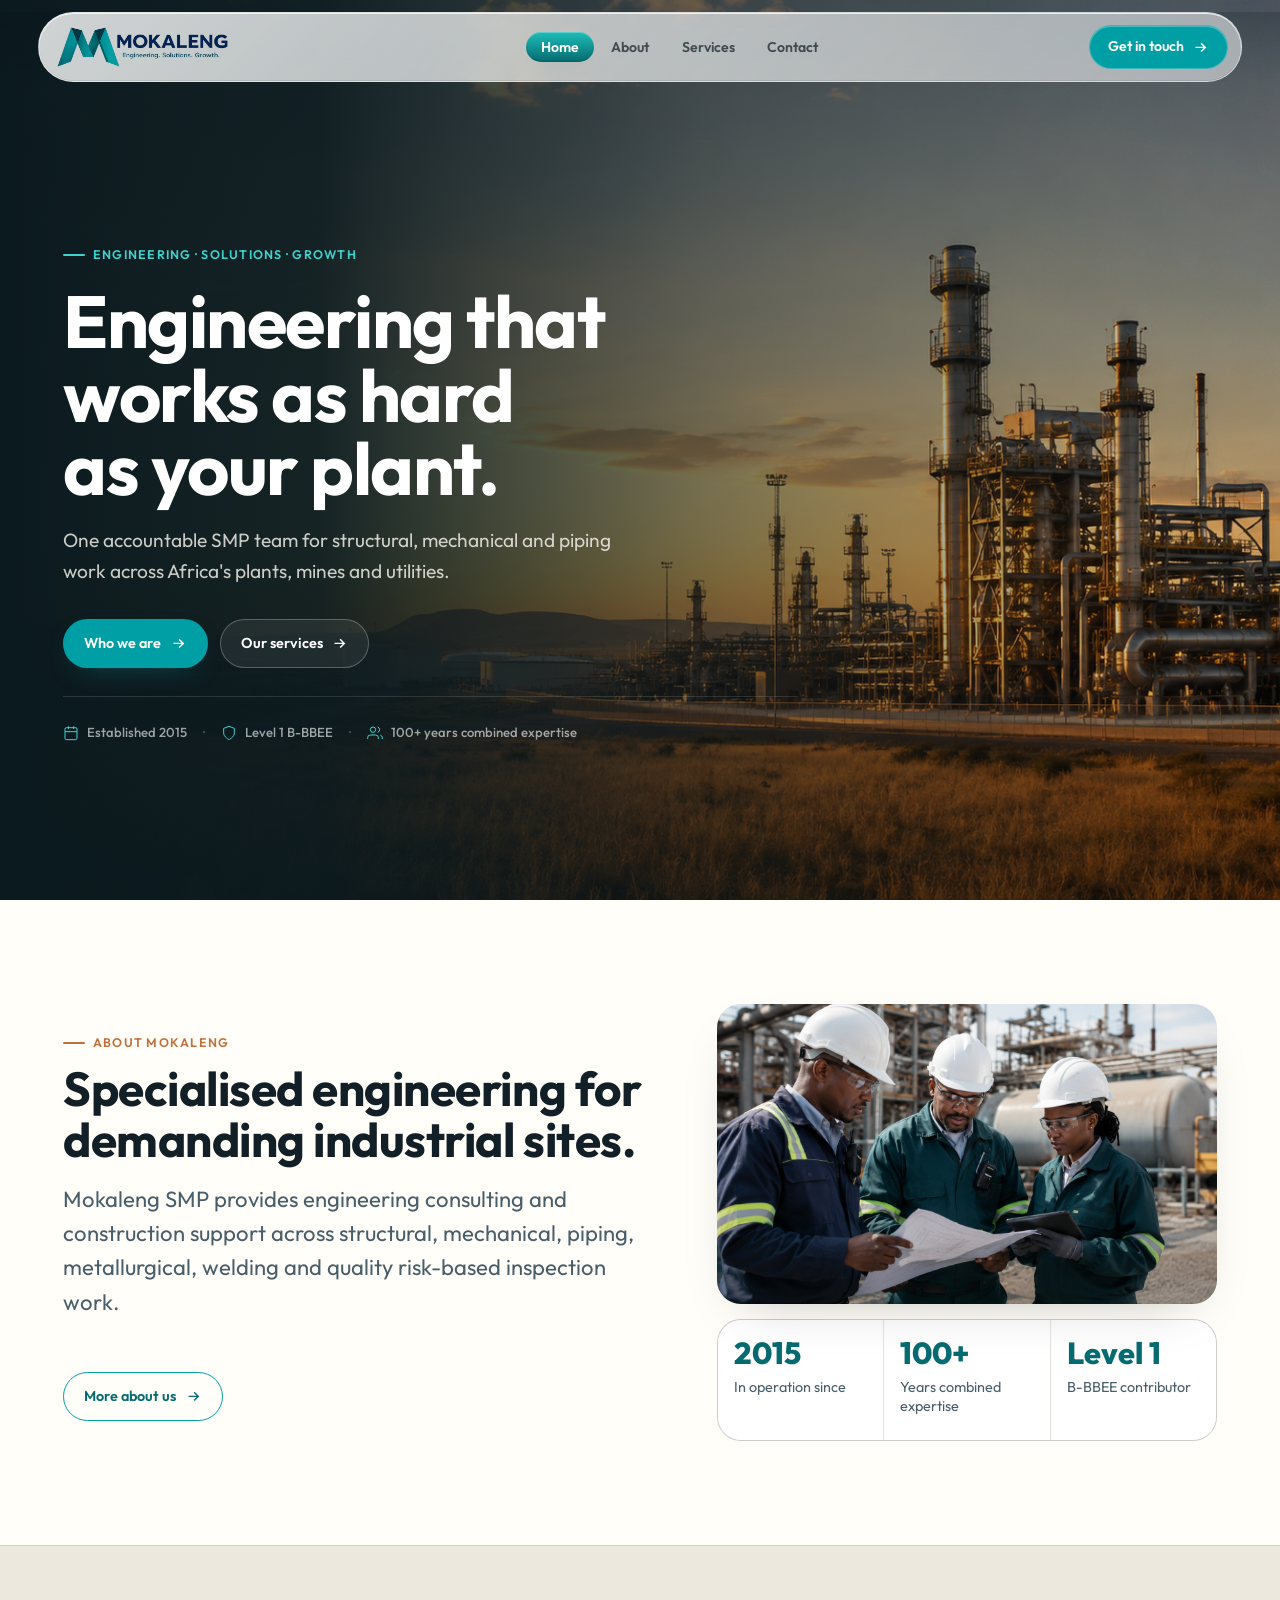
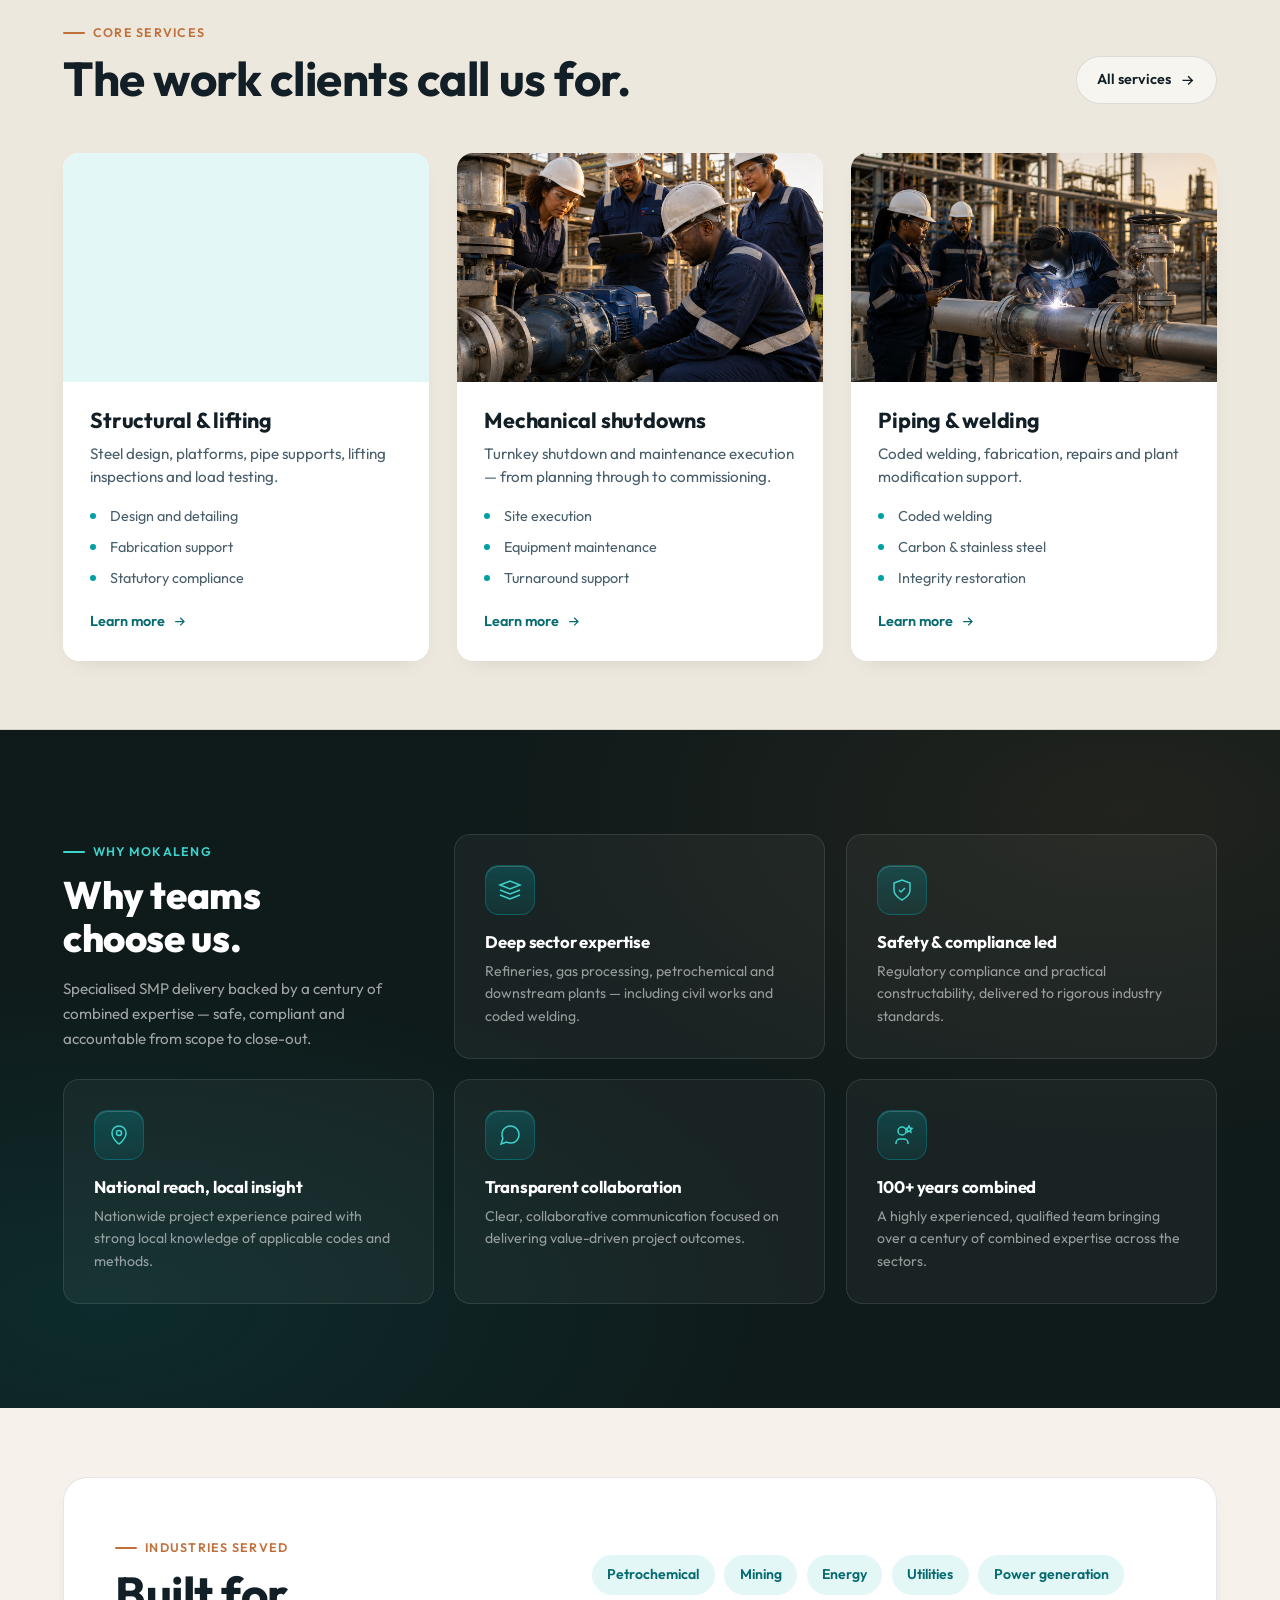
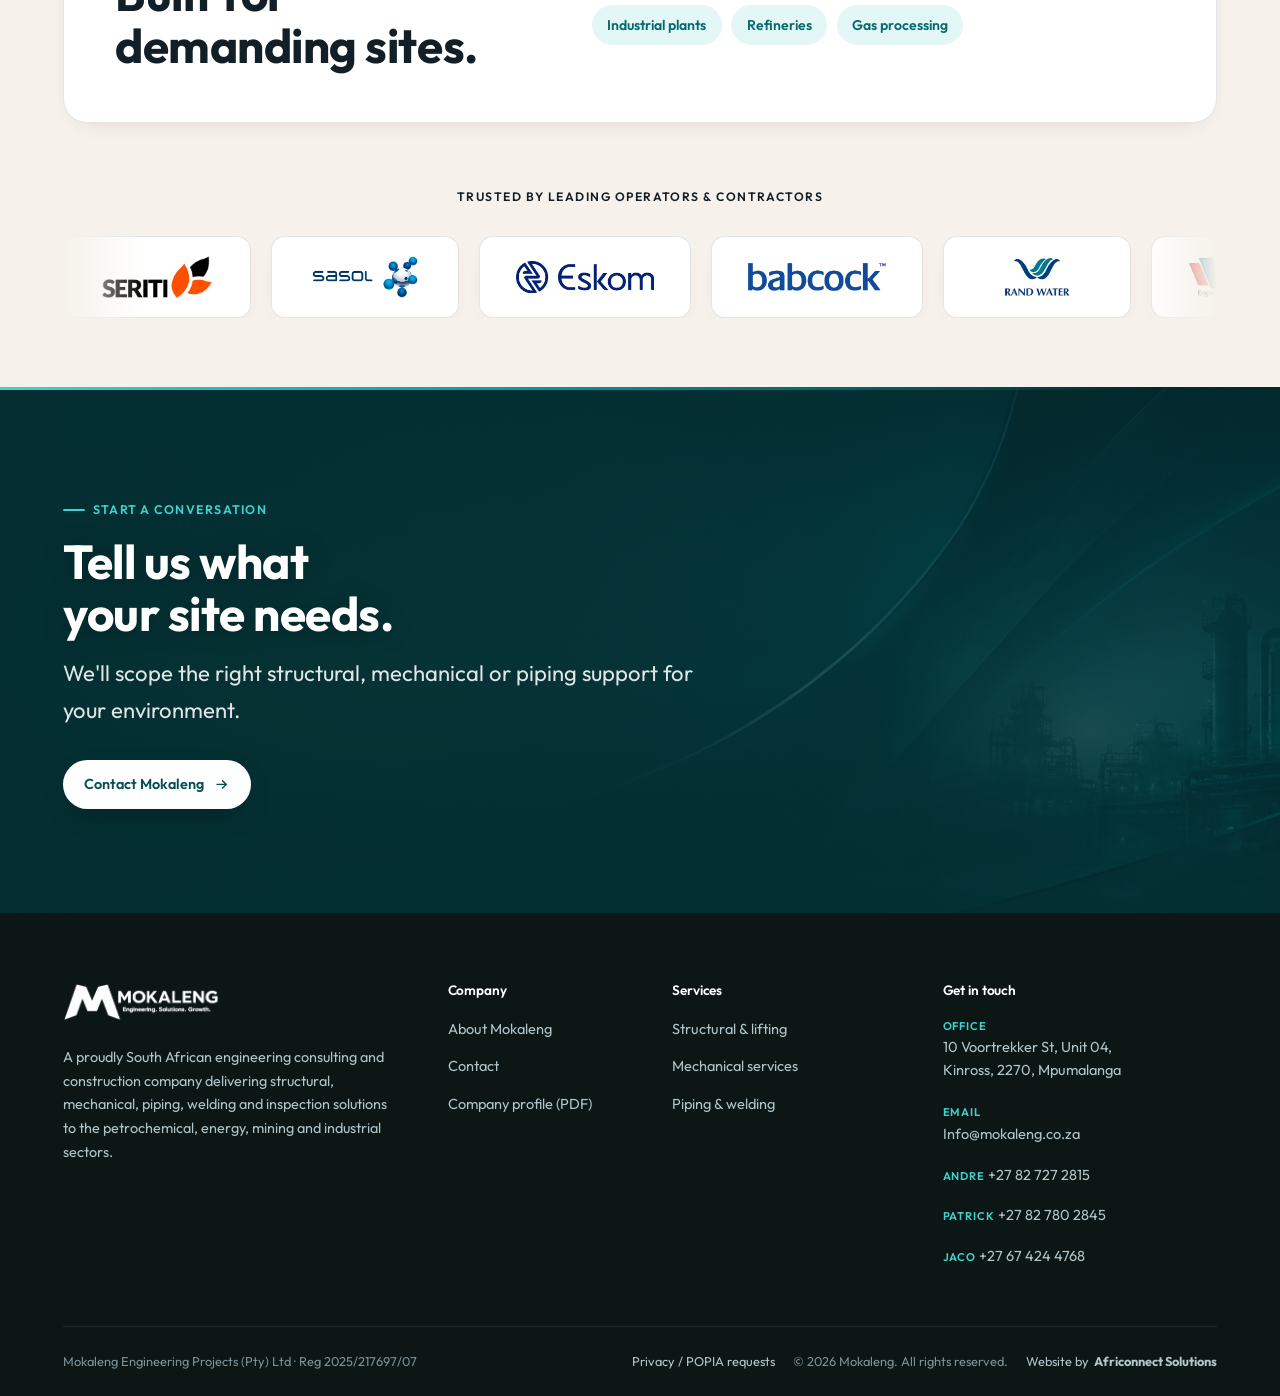
==== commit 0bebd61c: "fix andres number" ====
--- a/index.html
+++ b/index.html
@@ -56,7 +56,7 @@
   </nav>
   <div class="mobile-menu__cta">
     <a class="btn btn--primary" href="contact.html#enquiry">Get in touch</a>
-    <a class="btn btn--on-dark" href="tel:+27827272851">Call us now</a>
+    <a class="btn btn--on-dark" href="tel:+27827272815">Call us now</a>
   </div>
 </div>
 
@@ -385,7 +385,7 @@
             10 Voortrekker St, Unit 04,<br>Kinross, 2270, Mpumalanga
           </li>
           <li><span class="who">Email</span><br><a href="mailto:Info@mokaleng.co.za">Info@mokaleng.co.za</a></li>
-          <li><span class="who">Andre</span> <a href="tel:+27827272851">+27 82 727 2851</a></li>
+          <li><span class="who">Andre</span> <a href="tel:+27827272815">+27 82 727 2815</a></li>
           <li><span class="who">Patrick</span> <a href="tel:+27827802845">+27 82 780 2845</a></li>
           <li><span class="who">Jaco</span> <a href="tel:+27674244768">+27 67 424 4768</a></li>
         </ul>
--- a/assets/css/style.css
+++ b/assets/css/style.css
@@ -1829,17 +1829,30 @@
 .reveal {
   opacity: 1;
   transform: none;
-  transition: opacity 0.65s var(--ease), transform 0.65s var(--ease);
-}
+  transition: opacity 0.7s var(--ease), transform 0.7s var(--ease);
+}
+/* With JS, start hidden + slightly lowered, then reveal on scroll-in. */
 .js .reveal {
+  opacity: 0;
+  transform: translateY(24px);
+  will-change: opacity, transform;
+}
+.js .reveal.is-in {
   opacity: 1;
   transform: none;
 }
-.js .reveal.is-in { opacity: 1; transform: none; }
-.js .reveal[data-delay="1"] { transition-delay: 0.08s; }
-.js .reveal[data-delay="2"] { transition-delay: 0.16s; }
-.js .reveal[data-delay="3"] { transition-delay: 0.24s; }
-.js .reveal[data-delay="4"] { transition-delay: 0.32s; }
+.js .reveal[data-delay="1"] { transition-delay: 0.09s; }
+.js .reveal[data-delay="2"] { transition-delay: 0.18s; }
+.js .reveal[data-delay="3"] { transition-delay: 0.27s; }
+.js .reveal[data-delay="4"] { transition-delay: 0.36s; }
+
+@media (prefers-reduced-motion: reduce) {
+  .js .reveal {
+    opacity: 1;
+    transform: none;
+    transition: none;
+  }
+}
 
 /* ── Utilities ───────────────────────────────────────────────────────────── */
 .mt-1 { margin-top: 1rem; }
